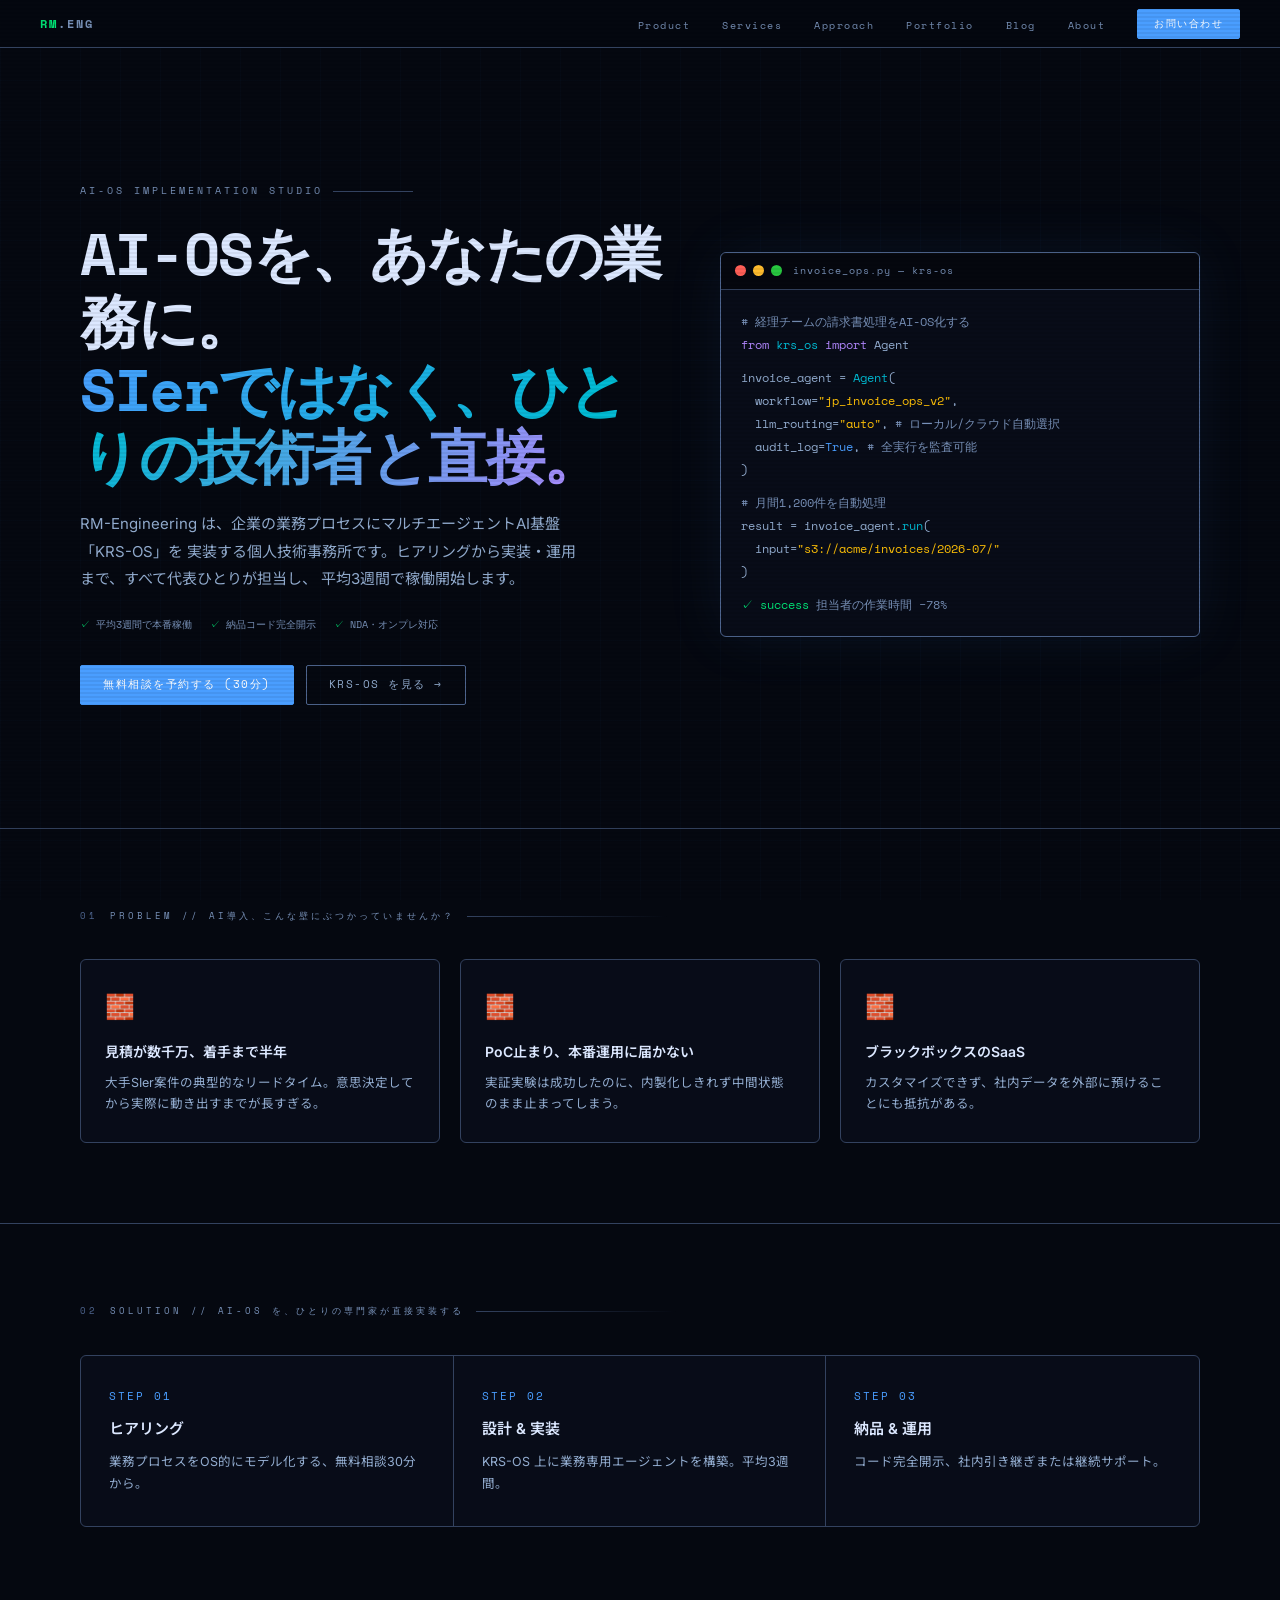
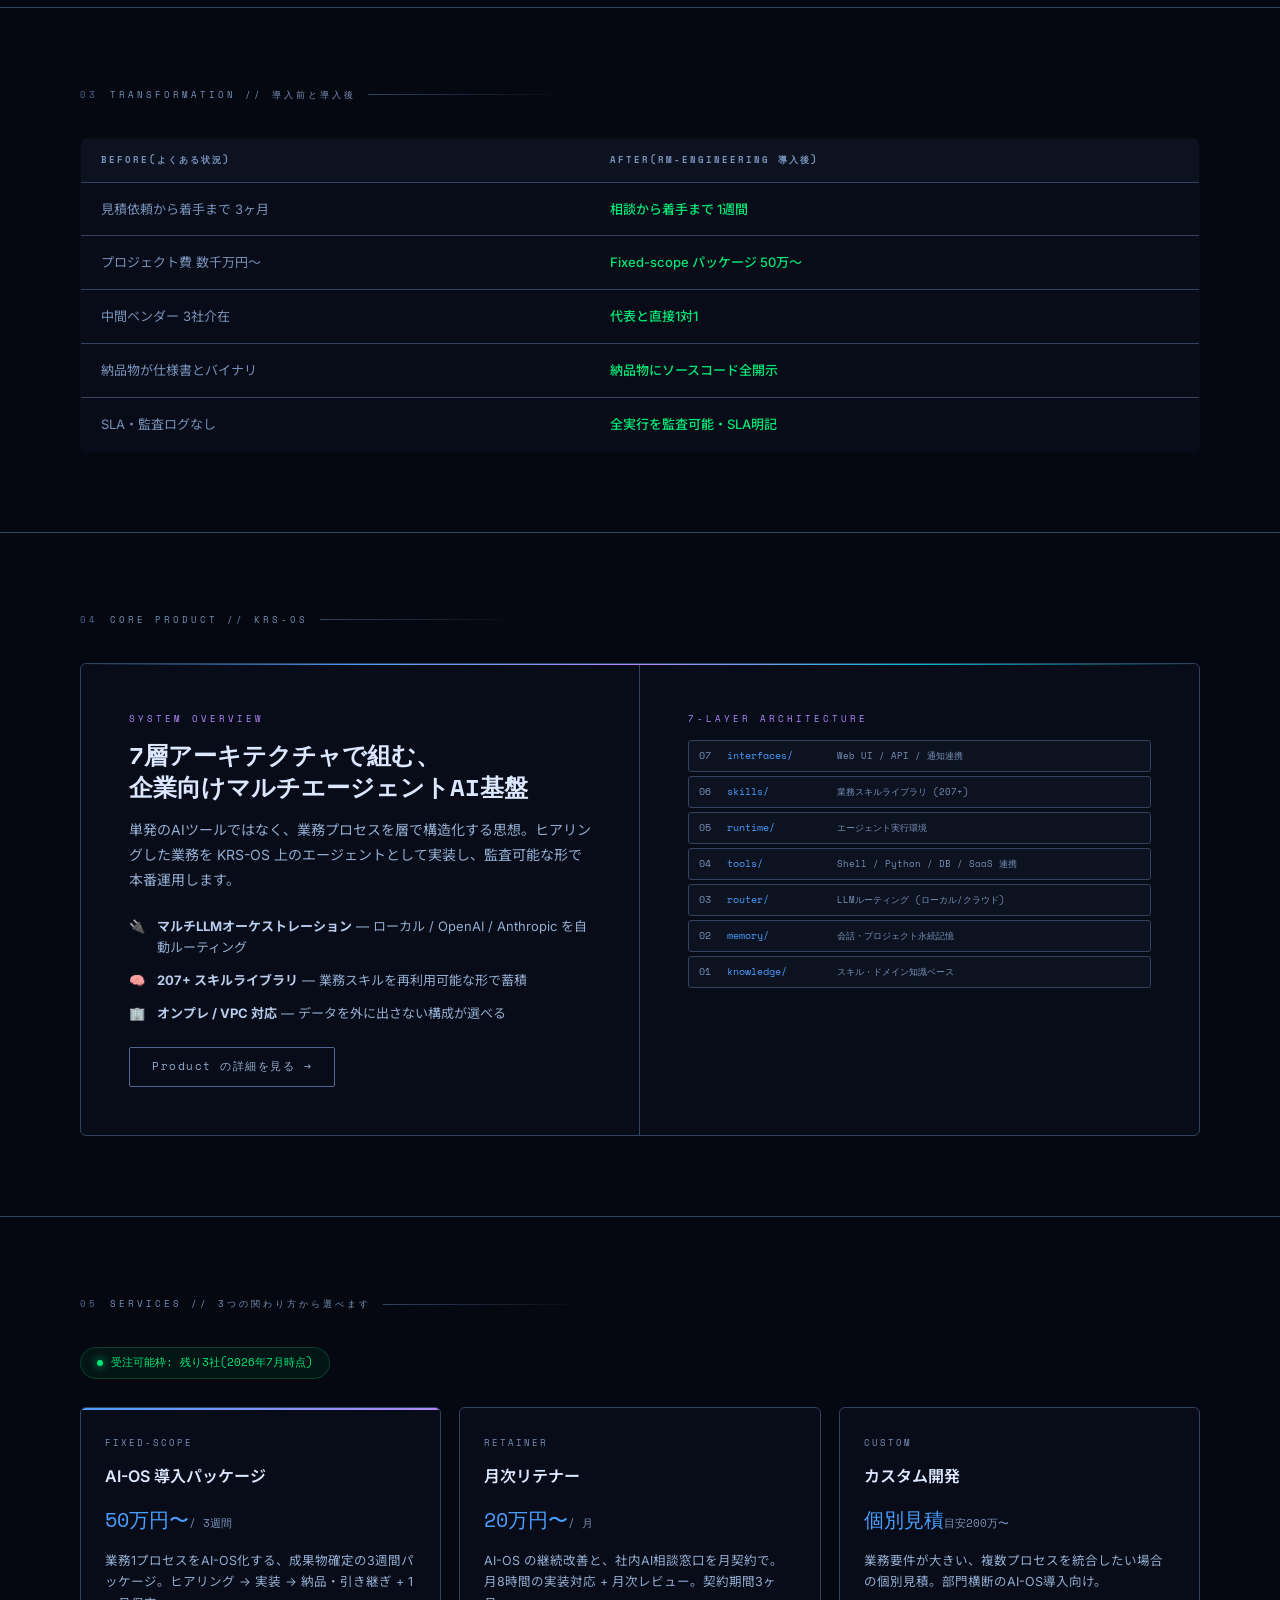
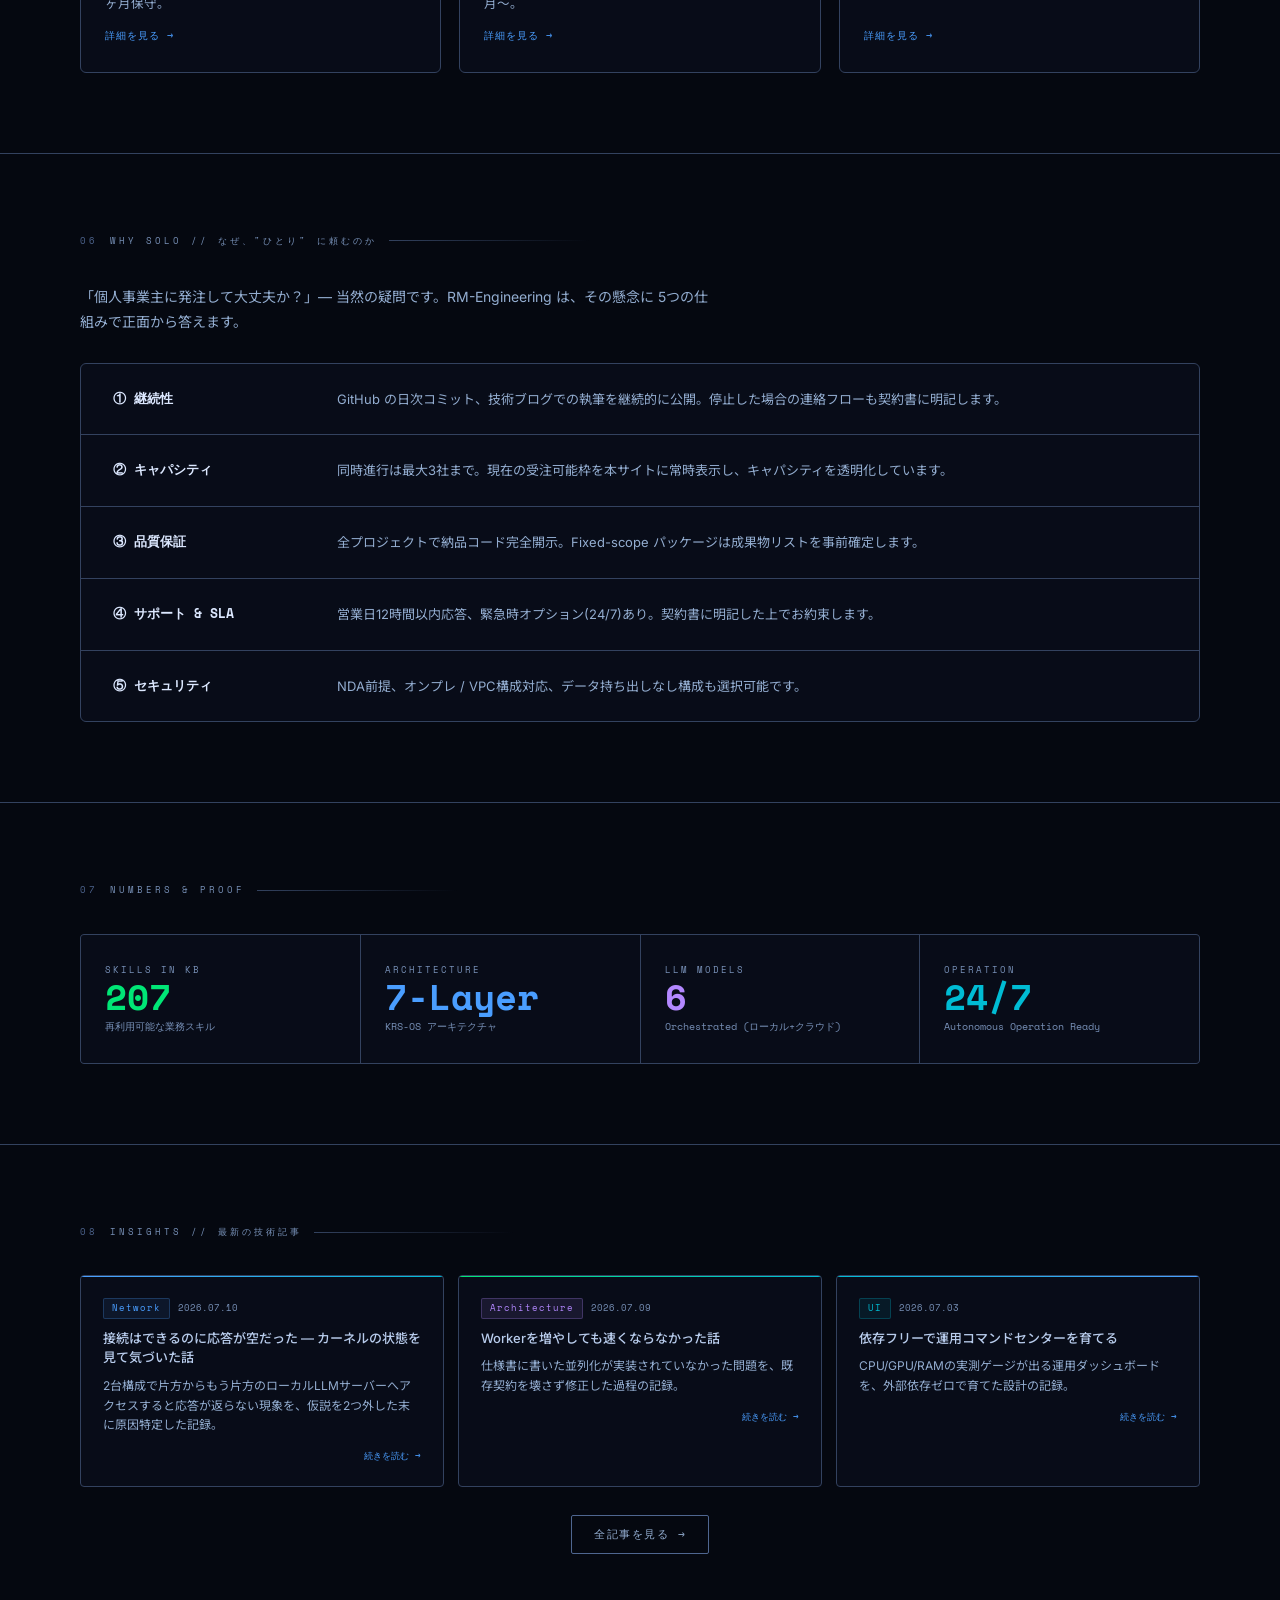
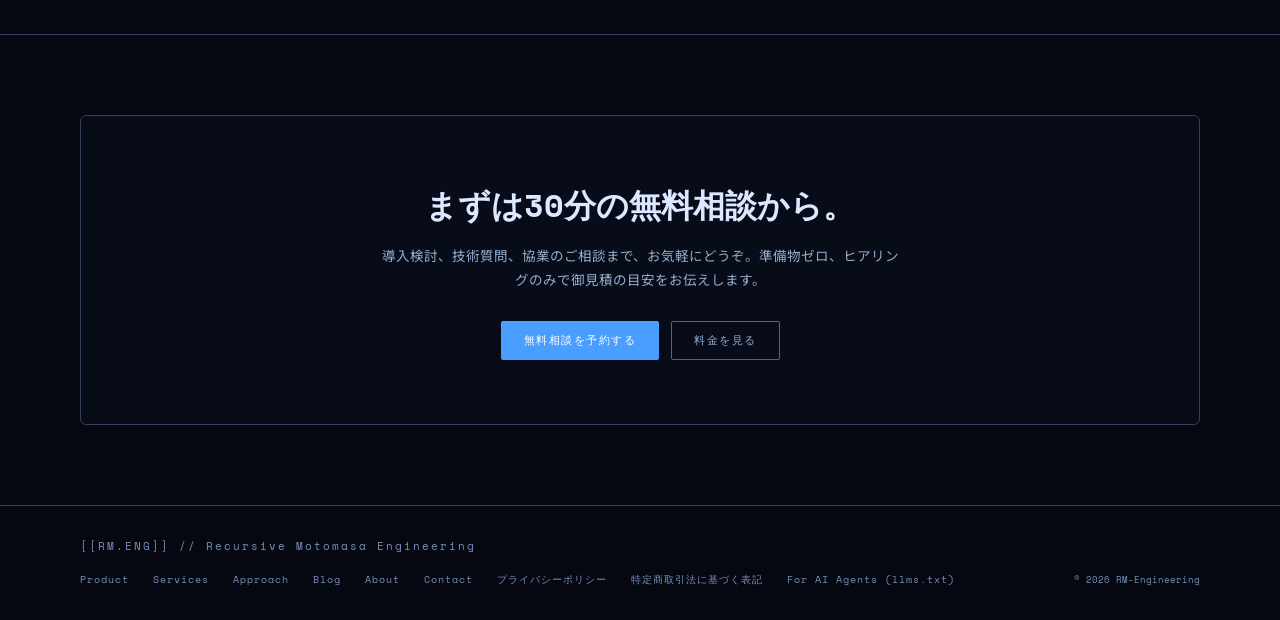
==== index.html @ a0ecfb34 "site: 黄・緑タスク完了 + コントラスト改善(赤=メール開設待ちは保留) - css/site.css: --text3/--text2/--border/--border2 をWCAG AA基" ====
<!DOCTYPE html>
<html lang="ja">
<head>
<meta charset="utf-8">
<meta name="viewport" content="width=device-width, initial-scale=1.0">
<meta name="description" content="RM-Engineering — AI-OS Implementation Studio。SIerに数千万円を払わず、AIエージェント基盤「KRS-OS」を、企業の業務プロセスに直接実装する個人技術事務所。">
<meta name="theme-color" content="#050810">
<meta name="author" content="motomasa-honda">

<!-- Canonical -->
<link rel="canonical" href="https://personal-site-eight-delta.vercel.app/">

<!-- OGP -->
<meta property="og:type" content="website">
<meta property="og:site_name" content="RM-Engineering">
<meta property="og:title" content="RM-Engineering — AI-OSを、あなたの業務に。">
<meta property="og:description" content="SIerではなく、ひとりの技術者と直接。企業向けマルチエージェントAI基盤「KRS-OS」を業務に実装する個人技術事務所。">
<meta property="og:url" content="https://personal-site-eight-delta.vercel.app/">
<meta property="og:image" content="https://personal-site-eight-delta.vercel.app/og.png">
<meta property="og:locale" content="ja_JP">

<!-- Twitter Card -->
<meta name="twitter:card" content="summary_large_image">
<meta name="twitter:title" content="RM-Engineering — AI-OSを、あなたの業務に。">
<meta name="twitter:description" content="SIerに丸投げせず、ひとりの専門家と直接組んでAI-OSを業務に実装する。">
<meta name="twitter:image" content="https://personal-site-eight-delta.vercel.app/og.png">

<!-- JSON-LD -->
<script type="application/ld+json">
{
  "@context": "https://schema.org",
  "@graph": [
    {
      "@type": "ProfessionalService",
      "name": "RM-Engineering",
      "alternateName": "Recursive Motomasa Engineering",
      "url": "https://personal-site-eight-delta.vercel.app/",
      "description": "企業の業務プロセスにマルチエージェントAI基盤「KRS-OS」を実装する個人技術事務所。",
      "areaServed": "JP",
      "sameAs": [
        "https://github.com/motomasa-honda"
      ]
    },
    {
      "@type": "WebSite",
      "url": "https://personal-site-eight-delta.vercel.app/",
      "name": "RM-Engineering",
      "inLanguage": "ja"
    }
  ]
}
</script>

<title>RM-Engineering — AI-OSを、あなたの業務に。</title>
<link rel="preconnect" href="https://fonts.googleapis.com">
<link rel="preconnect" href="https://fonts.gstatic.com" crossorigin>
<link href="https://fonts.googleapis.com/css2?family=Space+Mono:ital,wght@0,400;0,700;1,400&family=Inter:wght@300;400;500;600&family=Noto+Sans+JP:wght@400;500;700&display=swap" rel="stylesheet">

<link rel="stylesheet" href="/css/site.css">
<style>
:root{ --sans: 'Inter', 'Noto Sans JP', sans-serif; }

/* ── BOOT OVERLAY ─────────────────────────── */
#boot{position:fixed;inset:0;z-index:9999;background:var(--bg);
  display:flex;flex-direction:column;justify-content:center;align-items:flex-start;
  padding:60px 80px;font-family:var(--mono);font-size:13px;line-height:2;
  transition:opacity .5s ease}
#boot.hide{opacity:0;pointer-events:none}
.boot-line{color:var(--text3);overflow:hidden;white-space:nowrap;width:0}
.boot-line.ok   > .bl-status{color:var(--green)}
.boot-line.warn > .bl-status{color:var(--amber)}
.bl-label{color:var(--text2)}
.bl-status{margin-left:8px}
#boot-cursor{display:inline-block;width:9px;height:16px;background:var(--green);
  vertical-align:middle;animation:blink .7s step-end infinite}

/* ── HERO ─────────────────────────────────── */
.hero{min-height:92vh;display:grid;grid-template-columns:1fr 480px;
  align-items:center;gap:60px;
  padding:120px 80px 60px;max-width:1400px;margin:0 auto;
  position:relative;z-index:1}
.hero-eyebrow{font-family:var(--mono);font-size:10px;color:var(--text3);
  letter-spacing:3px;text-transform:uppercase;margin-bottom:20px;
  display:flex;align-items:center;gap:10px}
.hero-eyebrow::after{content:'';flex:1;height:1px;background:var(--border);max-width:80px}
.hero-name{font-family:var(--mono);font-size:clamp(32px,4.6vw,62px);font-weight:700;
  line-height:1.15;letter-spacing:-1.5px;color:#dce8ff;margin-bottom:20px}
.hero-name .g{
  background:linear-gradient(120deg,var(--blue) 0%,var(--cyan) 50%,var(--purple) 100%);
  -webkit-background-clip:text;-webkit-text-fill-color:transparent;background-clip:text}
.hero-desc{font-size:15px;color:var(--text2);max-width:500px;line-height:1.85;margin-bottom:24px}
.hero-trustbar{display:flex;gap:18px;flex-wrap:wrap;margin-bottom:32px;
  font-family:var(--mono);font-size:10px;color:var(--text3)}
.hero-trustbar span{color:var(--green)}
.hero-cta{display:flex;gap:12px;flex-wrap:wrap}

/* ── PROBLEM ──────────────────────────────── */
.problem-grid{display:grid;grid-template-columns:repeat(3,1fr);gap:20px}
.problem-card{background:var(--bg1);border:1px solid var(--border);border-radius:var(--radius-lg);
  padding:28px 24px}
.problem-icon{font-size:24px;margin-bottom:14px}
.problem-title{font-size:14px;font-weight:600;color:var(--text-bright);margin-bottom:10px;line-height:1.5}
.problem-desc{font-size:12.5px;color:var(--text2);line-height:1.7}

/* ── SOLUTION STEPS ───────────────────────── */
.steps-wrap{display:grid;grid-template-columns:repeat(3,1fr);gap:0;
  background:var(--bg1);border:1px solid var(--border);border-radius:var(--radius-lg);overflow:hidden}
.step-cell{padding:32px 28px;border-right:1px solid var(--border);position:relative}
.step-cell:last-child{border-right:none}
.step-num{font-family:var(--mono);font-size:11px;color:var(--blue);letter-spacing:2px;margin-bottom:12px}
.step-title{font-size:15px;font-weight:600;color:var(--text-bright);margin-bottom:10px}
.step-desc{font-size:12.5px;color:var(--text2);line-height:1.7}

/* ── TRANSFORMATION TABLE ─────────────────── */
.transform-table{width:100%;border-collapse:collapse;background:var(--bg1);
  border:1px solid var(--border);border-radius:var(--radius-lg);overflow:hidden;font-size:13px}
.transform-table th{font-family:var(--mono);font-size:9px;letter-spacing:2px;text-transform:uppercase;
  color:var(--text3);padding:14px 20px;text-align:left;background:var(--bg2);border-bottom:1px solid var(--border)}
.transform-table td{padding:16px 20px;border-bottom:1px solid var(--border);color:var(--text2);line-height:1.6}
.transform-table tr:last-child td{border-bottom:none}
.transform-table td.after{color:var(--green);font-weight:500}
.transform-table td.before{color:var(--text3)}

/* ── PRODUCT / KRS-OS ─────────────────────── */
.krs-wrapper{background:var(--bg1);border:1px solid var(--border);border-radius:6px;
  overflow:hidden;position:relative}
.krs-wrapper::before{content:'';position:absolute;top:0;left:0;right:0;height:1px;
  background:linear-gradient(90deg,transparent,var(--blue),var(--purple),var(--cyan),transparent)}
.krs-grid{display:grid;grid-template-columns:1fr 1fr;gap:0}
.krs-left{padding:48px;border-right:1px solid var(--border)}
.krs-right{padding:48px}
.krs-eyebrow{font-family:var(--mono);font-size:9px;color:var(--purple);
  letter-spacing:3px;text-transform:uppercase;margin-bottom:14px}
.krs-h{font-size:24px;font-weight:600;color:#dce8ff;line-height:1.3;margin-bottom:14px;
  font-family:var(--mono)}
.krs-desc{font-size:14px;color:var(--text2);line-height:1.8;margin-bottom:24px}
.feature-list{display:flex;flex-direction:column;gap:12px}
.feature-item{display:flex;gap:12px;align-items:flex-start;font-size:13px;color:var(--text2)}
.feature-item .fi{flex-shrink:0}
.feature-item strong{color:var(--text)}
.layer-list{display:flex;flex-direction:column;gap:4px}
.layer-row{display:flex;align-items:center;gap:10px;padding:7px 10px;
  background:var(--bg2);border:1px solid var(--border);border-radius:3px;
  font-family:var(--mono);font-size:10px}
.lr-num{color:var(--text3);width:18px;flex-shrink:0}
.lr-name{color:var(--blue);width:100px;flex-shrink:0}
.lr-desc{color:var(--text3);flex:1;font-size:9px}

/* ── SERVICES CARDS ───────────────────────── */
.services-grid{display:grid;grid-template-columns:repeat(3,1fr);gap:18px}
.svc-card{background:var(--bg1);border:1px solid var(--border);border-radius:var(--radius-lg);
  padding:28px 24px;display:flex;flex-direction:column;gap:14px;position:relative;overflow:hidden}
.svc-card.featured::before{content:'';position:absolute;top:0;left:0;right:0;height:2px;
  background:linear-gradient(90deg,var(--blue),var(--purple))}
.svc-label{font-family:var(--mono);font-size:9px;color:var(--text3);letter-spacing:2px;text-transform:uppercase}
.svc-name{font-size:16px;font-weight:600;color:var(--text-bright)}
.svc-price{font-family:var(--mono);font-size:20px;color:var(--blue)}
.svc-price small{font-size:11px;color:var(--text3)}
.svc-desc{font-size:12.5px;color:var(--text2);line-height:1.7;flex:1}
.svc-link{font-family:var(--mono);font-size:10px;color:var(--blue);letter-spacing:1px}

/* ── CAPACITY BADGE ───────────────────────── */
.capacity-badge{display:inline-flex;align-items:center;gap:8px;
  background:rgba(0,230,118,.06);border:1px solid rgba(0,230,118,.2);border-radius:20px;
  padding:6px 16px;font-family:var(--mono);font-size:11px;color:var(--green);margin-bottom:28px}

/* ── WHY SOLO ─────────────────────────────── */
.whysolo-wrap{background:var(--bg1);border:1px solid var(--border);border-radius:var(--radius-lg);overflow:hidden}
.whysolo-item{display:grid;grid-template-columns:200px 1fr;gap:24px;padding:24px 32px;
  border-bottom:1px solid var(--border)}
.whysolo-item:last-child{border-bottom:none}
.whysolo-title{font-size:13px;font-weight:600;color:var(--text-bright);font-family:var(--mono)}
.whysolo-desc{font-size:13px;color:var(--text2);line-height:1.75}

/* ── STATS (reused) ───────────────────────── */
.stats-grid{display:grid;grid-template-columns:repeat(4,1fr);gap:1px;
  border:1px solid var(--border);border-radius:4px;overflow:hidden;background:var(--border)}
.stat-cell{background:var(--bg1);padding:28px 24px;position:relative}
.stat-n{font-family:var(--mono);font-size:36px;font-weight:700;
  color:var(--acc-color);line-height:1;margin-bottom:4px}
.stat-l{font-family:var(--mono);font-size:9px;color:var(--text3);
  letter-spacing:2px;text-transform:uppercase;margin-bottom:2px}
.stat-s{font-family:var(--mono);font-size:10px;color:var(--text3)}

/* ── BLOG (reused) ────────────────────────── */
.blog-grid{display:grid;grid-template-columns:repeat(3,1fr);gap:14px}
.blog-card{background:var(--bg1);border:1px solid var(--border);border-radius:4px;
  padding:22px;transition:all .12s;display:block;position:relative;overflow:hidden}
.blog-card:hover{border-color:var(--border2);transform:translateY(-2px)}
.blog-card::before{content:'';position:absolute;top:0;left:0;right:0;height:1px;
  background:var(--card-acc,linear-gradient(90deg,var(--blue),var(--purple)))}
.blog-meta{display:flex;align-items:center;gap:8px;margin-bottom:10px;flex-wrap:wrap}
.blog-date{font-family:var(--mono);font-size:9px;color:var(--text3)}
.blog-title{font-size:13px;font-weight:500;color:var(--text);line-height:1.5;margin-bottom:8px}
.blog-excerpt{font-size:12px;color:var(--text2);line-height:1.65;margin-bottom:14px}
.blog-footer{display:flex;justify-content:flex-end;font-family:var(--mono);font-size:9px;color:var(--blue)}

/* ── FINAL CTA ────────────────────────────── */
.final-cta{text-align:center;padding:64px 40px;background:var(--bg1);border:1px solid var(--border);
  border-radius:var(--radius-lg)}
.final-cta h2{font-family:var(--mono);font-size:clamp(22px,3vw,32px);color:var(--text-bright);margin-bottom:14px}
.final-cta p{font-size:13.5px;color:var(--text2);max-width:520px;margin:0 auto 28px;line-height:1.75}
.final-cta .hero-cta{justify-content:center}

/* ── RESPONSIVE ───────────────────────────── */
@media(max-width:1100px){
  .hero{grid-template-columns:1fr;gap:40px;padding:110px 40px 50px}
  .term-card{display:none}
  .krs-grid,.steps-wrap{grid-template-columns:1fr}
  .krs-left,.step-cell{border-right:none;border-bottom:1px solid var(--border)}
  .stats-grid,.problem-grid,.services-grid{grid-template-columns:repeat(2,1fr)}
  .blog-grid{grid-template-columns:1fr}
  .whysolo-item{grid-template-columns:1fr;gap:8px}
  .transform-table{font-size:11.5px}
  .transform-table th,.transform-table td{padding:10px 12px}
}
@media(max-width:640px){
  .stats-grid,.problem-grid,.services-grid{grid-template-columns:1fr}
}
@media(prefers-reduced-motion:reduce){
  #boot{display:none}
}
</style>
</head>
<body>

<div id="boot">
  <div style="font-family:var(--mono);font-size:10px;color:var(--text3);letter-spacing:2px;margin-bottom:24px">
    RM-ENGINEERING — AI-OS IMPLEMENTATION STUDIO
  </div>
  <div id="boot-lines"></div>
  <div style="margin-top:8px"><span id="boot-cursor"></span></div>
</div>

<a class="skip-link" href="#main">Skip to content</a>

<nav aria-label="Primary">
  <a class="nav-logo" href="/" aria-label="RM-Engineering home">RM<em>.ENG</em></a>
  <ul class="nav-links">
    <li><a href="/product.html">Product</a></li>
    <li><a href="/services.html">Services</a></li>
    <li><a href="/approach.html">Approach</a></li>
    <li><a href="/apps.html">Portfolio</a></li>
    <li><a href="/blog.html">Blog</a></li>
    <li><a href="/about.html">About</a></li>
    <li><a href="/contact.html" class="btn btn-primary" style="padding:6px 16px">お問い合わせ</a></li>
  </ul>
  <button class="nav-toggle" data-nav-toggle aria-label="Toggle navigation" aria-expanded="false">≡</button>
</nav>

<main id="main">

<!-- HERO -->
<section class="hero">
  <div class="hero-left">
    <div class="hero-eyebrow">AI-OS Implementation Studio</div>
    <div class="hero-name">
      AI-OSを、あなたの業務に。<br><span class="g">SIerではなく、ひとりの技術者と直接。</span>
    </div>
    <p class="hero-desc">
      RM-Engineering は、企業の業務プロセスにマルチエージェントAI基盤「KRS-OS」を
      実装する個人技術事務所です。ヒアリングから実装・運用まで、すべて代表ひとりが担当し、
      平均3週間で稼働開始します。
    </p>
    <div class="hero-trustbar">
      <div><span>✓</span> 平均3週間で本番稼働</div>
      <div><span>✓</span> 納品コード完全開示</div>
      <div><span>✓</span> NDA・オンプレ対応</div>
    </div>
    <div class="hero-cta">
      <a class="btn btn-primary" href="/contact.html">無料相談を予約する (30分)</a>
      <a class="btn btn-ghost" href="/product.html">KRS-OS を見る →</a>
    </div>
  </div>

  <div class="term-card">
    <div class="term-bar">
      <span class="td td-r"></span>
      <span class="td td-y"></span>
      <span class="td td-g"></span>
      <span class="term-title">invoice_ops.py — krs-os</span>
    </div>
    <div class="term-body">
<span class="t-comment"># 経理チームの請求書処理をAI-OS化する</span>
<br>
<span class="t-kw">from</span> <span class="t-fn">krs_os</span> <span class="t-kw">import</span> Agent
<br>
<span class="t-blank"></span>
invoice_agent = <span class="t-fn">Agent</span>(
<br>
&nbsp;&nbsp;workflow=<span class="t-str">"jp_invoice_ops_v2"</span>,
<br>
&nbsp;&nbsp;llm_routing=<span class="t-str">"auto"</span>,<span class="t-comment">  # ローカル/クラウド自動選択</span>
<br>
&nbsp;&nbsp;audit_log=<span class="t-num">True</span>,<span class="t-comment">      # 全実行を監査可能</span>
<br>
)
<br>
<span class="t-blank"></span>
<span class="t-comment"># 月間1,200件を自動処理</span>
<br>
result = invoice_agent.<span class="t-fn">run</span>(
<br>
&nbsp;&nbsp;input=<span class="t-str">"s3://acme/invoices/2026-07/"</span>
<br>
)
<br>
<span class="t-blank"></span>
<span class="t-ok">✓ success</span> <span class="t-dim">担当者の作業時間 −78%</span>
    </div>
  </div>
</section>

<hr class="divider">

<!-- PROBLEM -->
<section class="section" id="problem">
  <div class="sec-label"><span class="sl-num">01</span> problem // AI導入、こんな壁にぶつかっていませんか？</div>
  <div class="problem-grid">
    <div class="problem-card">
      <div class="problem-icon">🧱</div>
      <div class="problem-title">見積が数千万、着手まで半年</div>
      <div class="problem-desc">大手SIer案件の典型的なリードタイム。意思決定してから実際に動き出すまでが長すぎる。</div>
    </div>
    <div class="problem-card">
      <div class="problem-icon">🧱</div>
      <div class="problem-title">PoC止まり、本番運用に届かない</div>
      <div class="problem-desc">実証実験は成功したのに、内製化しきれず中間状態のまま止まってしまう。</div>
    </div>
    <div class="problem-card">
      <div class="problem-icon">🧱</div>
      <div class="problem-title">ブラックボックスのSaaS</div>
      <div class="problem-desc">カスタマイズできず、社内データを外部に預けることにも抵抗がある。</div>
    </div>
  </div>
</section>

<hr class="divider">

<!-- SOLUTION -->
<section class="section" id="solution">
  <div class="sec-label"><span class="sl-num">02</span> solution // AI-OS を、ひとりの専門家が直接実装する</div>
  <div class="steps-wrap">
    <div class="step-cell">
      <div class="step-num">STEP 01</div>
      <div class="step-title">ヒアリング</div>
      <div class="step-desc">業務プロセスをOS的にモデル化する、無料相談30分から。</div>
    </div>
    <div class="step-cell">
      <div class="step-num">STEP 02</div>
      <div class="step-title">設計 &amp; 実装</div>
      <div class="step-desc">KRS-OS 上に業務専用エージェントを構築。平均3週間。</div>
    </div>
    <div class="step-cell">
      <div class="step-num">STEP 03</div>
      <div class="step-title">納品 &amp; 運用</div>
      <div class="step-desc">コード完全開示、社内引き継ぎまたは継続サポート。</div>
    </div>
  </div>
</section>

<hr class="divider">

<!-- TRANSFORMATION -->
<section class="section" id="transformation">
  <div class="sec-label"><span class="sl-num">03</span> transformation // 導入前と導入後</div>
  <div style="overflow-x:auto">
  <table class="transform-table">
    <thead><tr><th>Before(よくある状況)</th><th>After(RM-Engineering 導入後)</th></tr></thead>
    <tbody>
      <tr><td class="before">見積依頼から着手まで 3ヶ月</td><td class="after">相談から着手まで 1週間</td></tr>
      <tr><td class="before">プロジェクト費 数千万円〜</td><td class="after">Fixed-scope パッケージ 50万〜</td></tr>
      <tr><td class="before">中間ベンダー 3社介在</td><td class="after">代表と直接1対1</td></tr>
      <tr><td class="before">納品物が仕様書とバイナリ</td><td class="after">納品物にソースコード全開示</td></tr>
      <tr><td class="before">SLA・監査ログなし</td><td class="after">全実行を監査可能・SLA明記</td></tr>
    </tbody>
  </table>
  </div>
</section>

<hr class="divider">

<!-- PRODUCT HIGHLIGHT -->
<section class="section" id="krs">
  <div class="sec-label"><span class="sl-num">04</span> core product // KRS-OS</div>
  <div class="krs-wrapper">
    <div class="krs-grid">
      <div class="krs-left">
        <div class="krs-eyebrow">SYSTEM OVERVIEW</div>
        <div class="krs-h">7層アーキテクチャで組む、<br>企業向けマルチエージェントAI基盤</div>
        <p class="krs-desc">
          単発のAIツールではなく、業務プロセスを層で構造化する思想。ヒアリングした業務を
          KRS-OS 上のエージェントとして実装し、監査可能な形で本番運用します。
        </p>
        <div class="feature-list">
          <div class="feature-item"><span class="fi">🔌</span><span><strong>マルチLLMオーケストレーション</strong> — ローカル / OpenAI / Anthropic を自動ルーティング</span></div>
          <div class="feature-item"><span class="fi">🧠</span><span><strong>207+ スキルライブラリ</strong> — 業務スキルを再利用可能な形で蓄積</span></div>
          <div class="feature-item"><span class="fi">🏢</span><span><strong>オンプレ / VPC 対応</strong> — データを外に出さない構成が選べる</span></div>
        </div>
        <div style="margin-top:24px">
          <a class="btn btn-ghost" href="/product.html">Product の詳細を見る →</a>
        </div>
      </div>
      <div class="krs-right">
        <div class="krs-eyebrow">7-LAYER ARCHITECTURE</div>
        <div class="layer-list">
          <div class="layer-row"><span class="lr-num">07</span><span class="lr-name">interfaces/</span><span class="lr-desc">Web UI / API / 通知連携</span></div>
          <div class="layer-row"><span class="lr-num">06</span><span class="lr-name">skills/</span><span class="lr-desc">業務スキルライブラリ (207+)</span></div>
          <div class="layer-row"><span class="lr-num">05</span><span class="lr-name">runtime/</span><span class="lr-desc">エージェント実行環境</span></div>
          <div class="layer-row"><span class="lr-num">04</span><span class="lr-name">tools/</span><span class="lr-desc">Shell / Python / DB / SaaS 連携</span></div>
          <div class="layer-row"><span class="lr-num">03</span><span class="lr-name">router/</span><span class="lr-desc">LLMルーティング (ローカル/クラウド)</span></div>
          <div class="layer-row"><span class="lr-num">02</span><span class="lr-name">memory/</span><span class="lr-desc">会話・プロジェクト永続記憶</span></div>
          <div class="layer-row"><span class="lr-num">01</span><span class="lr-name">knowledge/</span><span class="lr-desc">スキル・ドメイン知識ベース</span></div>
        </div>
      </div>
    </div>
  </div>
</section>

<hr class="divider">

<!-- SERVICES -->
<section class="section" id="services">
  <div class="sec-label"><span class="sl-num">05</span> services // 3つの関わり方から選べます</div>
  <div class="capacity-badge"><span class="pulse" style="width:6px;height:6px;border-radius:50%;background:var(--green)"></span> 受注可能枠: 残り3社(2026年7月時点)</div>
  <div class="services-grid">
    <div class="svc-card featured">
      <div class="svc-label">Fixed-scope</div>
      <div class="svc-name">AI-OS 導入パッケージ</div>
      <div class="svc-price">50万円〜<small>/ 3週間</small></div>
      <div class="svc-desc">業務1プロセスをAI-OS化する、成果物確定の3週間パッケージ。ヒアリング → 実装 → 納品・引き継ぎ + 1ヶ月保守。</div>
      <a class="svc-link" href="/services.html">詳細を見る →</a>
    </div>
    <div class="svc-card">
      <div class="svc-label">Retainer</div>
      <div class="svc-name">月次リテナー</div>
      <div class="svc-price">20万円〜<small>/ 月</small></div>
      <div class="svc-desc">AI-OS の継続改善と、社内AI相談窓口を月契約で。月8時間の実装対応 + 月次レビュー。契約期間3ヶ月〜。</div>
      <a class="svc-link" href="/services.html">詳細を見る →</a>
    </div>
    <div class="svc-card">
      <div class="svc-label">Custom</div>
      <div class="svc-name">カスタム開発</div>
      <div class="svc-price">個別見積<small>目安200万〜</small></div>
      <div class="svc-desc">業務要件が大きい、複数プロセスを統合したい場合の個別見積。部門横断のAI-OS導入向け。</div>
      <a class="svc-link" href="/services.html">詳細を見る →</a>
    </div>
  </div>
</section>

<hr class="divider">

<!-- WHY SOLO -->
<section class="section" id="why-solo">
  <div class="sec-label"><span class="sl-num">06</span> why solo // なぜ、"ひとり" に頼むのか</div>
  <p style="font-size:14px;color:var(--text2);max-width:640px;margin-bottom:28px;line-height:1.8">
    「個人事業主に発注して大丈夫か？」— 当然の疑問です。RM-Engineering は、その懸念に
    5つの仕組みで正面から答えます。
  </p>
  <div class="whysolo-wrap">
    <div class="whysolo-item">
      <div class="whysolo-title">① 継続性</div>
      <div class="whysolo-desc">GitHub の日次コミット、技術ブログでの執筆を継続的に公開。停止した場合の連絡フローも契約書に明記します。</div>
    </div>
    <div class="whysolo-item">
      <div class="whysolo-title">② キャパシティ</div>
      <div class="whysolo-desc">同時進行は最大3社まで。現在の受注可能枠を本サイトに常時表示し、キャパシティを透明化しています。</div>
    </div>
    <div class="whysolo-item">
      <div class="whysolo-title">③ 品質保証</div>
      <div class="whysolo-desc">全プロジェクトで納品コード完全開示。Fixed-scope パッケージは成果物リストを事前確定します。</div>
    </div>
    <div class="whysolo-item">
      <div class="whysolo-title">④ サポート &amp; SLA</div>
      <div class="whysolo-desc">営業日12時間以内応答、緊急時オプション(24/7)あり。契約書に明記した上でお約束します。</div>
    </div>
    <div class="whysolo-item">
      <div class="whysolo-title">⑤ セキュリティ</div>
      <div class="whysolo-desc">NDA前提、オンプレ / VPC構成対応、データ持ち出しなし構成も選択可能です。</div>
    </div>
  </div>
</section>

<hr class="divider">

<!-- PROOF / NUMBERS -->
<section class="section" id="stats">
  <div class="sec-label"><span class="sl-num">07</span> numbers &amp; proof</div>
  <div class="stats-grid">
    <div class="stat-cell" style="--acc-color:var(--green)">
      <div class="stat-l">Skills in KB</div>
      <div class="stat-n">207</div>
      <div class="stat-s">再利用可能な業務スキル</div>
    </div>
    <div class="stat-cell" style="--acc-color:var(--blue)">
      <div class="stat-l">Architecture</div>
      <div class="stat-n">7-Layer</div>
      <div class="stat-s">KRS-OS アーキテクチャ</div>
    </div>
    <div class="stat-cell" style="--acc-color:var(--purple)">
      <div class="stat-l">LLM Models</div>
      <div class="stat-n">6</div>
      <div class="stat-s">Orchestrated (ローカル+クラウド)</div>
    </div>
    <div class="stat-cell" style="--acc-color:var(--cyan)">
      <div class="stat-l">Operation</div>
      <div class="stat-n">24/7</div>
      <div class="stat-s">Autonomous Operation Ready</div>
    </div>
  </div>
</section>

<hr class="divider">

<!-- BLOG -->
<section class="section" id="blog">
  <div class="sec-label"><span class="sl-num">08</span> insights // 最新の技術記事</div>
  <div class="blog-grid">
    <a class="blog-card" href="/post.html?slug=2026-07-10-two-wrong-guesses-before-the-kernel-told-me"
      style="--card-acc:linear-gradient(90deg,var(--blue),var(--cyan))">
      <div class="blog-meta">
        <span class="tag tag-blue">Network</span>
        <span class="blog-date">2026.07.10</span>
      </div>
      <div class="blog-title">接続はできるのに応答が空だった — カーネルの状態を見て気づいた話</div>
      <div class="blog-excerpt">2台構成で片方からもう片方のローカルLLMサーバーへアクセスすると応答が返らない現象を、仮説を2つ外した末に原因特定した記録。</div>
      <div class="blog-footer">続きを読む →</div>
    </a>
    <a class="blog-card" href="/post.html?slug=2026-07-09-more-workers-no-faster"
      style="--card-acc:linear-gradient(90deg,var(--green),var(--cyan))">
      <div class="blog-meta">
        <span class="tag tag-purple">Architecture</span>
        <span class="blog-date">2026.07.09</span>
      </div>
      <div class="blog-title">Workerを増やしても速くならなかった話</div>
      <div class="blog-excerpt">仕様書に書いた並列化が実装されていなかった問題を、既存契約を壊さず修正した過程の記録。</div>
      <div class="blog-footer">続きを読む →</div>
    </a>
    <a class="blog-card" href="/post.html?slug=2026-07-03-growing-a-dependency-free-command-center"
      style="--card-acc:linear-gradient(90deg,var(--cyan),var(--blue))">
      <div class="blog-meta">
        <span class="tag tag-cyan">UI</span>
        <span class="blog-date">2026.07.03</span>
      </div>
      <div class="blog-title">依存フリーで運用コマンドセンターを育てる</div>
      <div class="blog-excerpt">CPU/GPU/RAMの実測ゲージが出る運用ダッシュボードを、外部依存ゼロで育てた設計の記録。</div>
      <div class="blog-footer">続きを読む →</div>
    </a>
  </div>
  <div style="text-align:center;margin-top:28px">
    <a href="/blog.html" class="btn btn-ghost">全記事を見る →</a>
  </div>
</section>

<hr class="divider">

<!-- FINAL CTA -->
<section class="section">
  <div class="final-cta">
    <h2>まずは30分の無料相談から。</h2>
    <p>導入検討、技術質問、協業のご相談まで、お気軽にどうぞ。準備物ゼロ、ヒアリングのみで御見積の目安をお伝えします。</p>
    <div class="hero-cta">
      <a class="btn btn-primary" href="/contact.html">無料相談を予約する</a>
      <a class="btn btn-ghost" href="/services.html">料金を見る</a>
    </div>
  </div>
</section>

</main>

<footer>
  <div class="foot-logo">[[RM.ENG]] // Recursive Motomasa Engineering</div>
  <div class="foot-links">
    <a href="/product.html">Product</a>
    <a href="/services.html">Services</a>
    <a href="/approach.html">Approach</a>
    <a href="/blog.html">Blog</a>
    <a href="/about.html">About</a>
    <a href="/contact.html">Contact</a>
    <a href="/privacy.html">プライバシーポリシー</a>
    <a href="/tokushoho.html">特定商取引法に基づく表記</a>
    <a href="/llms.txt">For AI Agents (llms.txt)</a>
  </div>
  <div class="foot-copy">© 2026 RM-Engineering</div>
</footer>

<script src="/js/main.js" defer></script>
<script>
const BOOT_LINES = [
  { label: 'system',      msg: 'RM-Engineering AI-OS Studio', cls: 'ok', delay: 0   },
  { label: 'router',      msg: 'multi-LLM routing — ready',    cls: 'ok', delay: 180 },
  { label: 'skill_lib',   msg: '207 skills loaded',            cls: 'ok', delay: 360 },
  { label: 'audit_log',   msg: 'enabled — all runs traceable', cls: 'ok', delay: 540 },
  { label: 'capacity',    msg: 'accepting new engagements',    cls: 'ok', delay: 720 },
  { label: 'system',      msg: 'all systems nominal',          cls: 'ok', delay: 900 },
];
const container = document.getElementById('boot-lines');
BOOT_LINES.forEach(({ label, msg, cls, delay }) => {
  setTimeout(() => {
    const div = document.createElement('div');
    div.className = `boot-line ${cls}`;
    div.innerHTML = `<span class="bl-label">[${label.padEnd(12,' ')}]</span><span class="bl-status">${msg}</span>`;
    container.appendChild(div);
    requestAnimationFrame(() => {
      div.style.transition = 'width .35s ease';
      div.style.width = '100%';
    });
  }, delay);
});
setTimeout(() => {
  const boot = document.getElementById('boot');
  boot.classList.add('hide');
  setTimeout(() => boot.style.display = 'none', 600);
}, 1500);
</script>
</body>
</html>
---- css/site.css ----
/* ============================================================
   RM-Engineering — Design System (Site-wide SSOT)
   ============================================================
   設計方針:
   - cyber-terminal テーマを全ページ共通化
   - 配色: blue (#050810) 基調 + 5 アクセントカラー
   - フォント: Inter (sans) + Space Mono (mono)
   - スキャンライン + グリッド bg はサイト全体の前景/背景演出
   ============================================================ */

/* ── DESIGN TOKENS ────────────────────────── */
:root {
  /* Background scale (dark → light) */
  --bg:      #050810;
  --bg1:     #080c18;
  --bg2:     #0c1220;
  --bg3:     #101828;

  /* Borders (raised for visibility — WCAG non-text contrast ~3:1, was ~1.2:1) */
  --border:  #33425f;
  --border2: #4f6690;

  /* Text scale (bright → dim). All three now meet WCAG AA (4.5:1) for normal text
     against --bg; previously --text3 was 2.29:1 (unreadable, was designed as
     decorative-only but got reused as real content color across the site). */
  --text-bright: #dce8ff;
  --text:        #b8ccec;
  --text2:       #93add0;
  --text3:       #7891b8;

  /* Accent palette (5 colors) */
  --green:   #00e676;
  --blue:    #4a9eff;
  --cyan:    #00bcd4;
  --purple:  #b388ff;
  --amber:   #ffc107;
  --red:     #ff5252;

  /* Typography */
  --mono: 'Space Mono', 'SFMono-Regular', Menlo, Consolas, monospace;
  --sans: 'Inter', -apple-system, BlinkMacSystemFont, 'Segoe UI', sans-serif;

  /* Spacing / radius */
  --radius-sm: 2px;
  --radius:    4px;
  --radius-lg: 6px;
  --max-w:     1400px;
}

/* ── RESET ────────────────────────────────── */
*, *::before, *::after { box-sizing: border-box; margin: 0; padding: 0; }
html { scroll-behavior: smooth; }
body {
  background: var(--bg);
  color: var(--text);
  font-family: var(--sans);
  line-height: 1.6;
  overflow-x: hidden;
  -webkit-font-smoothing: antialiased;
  -moz-osx-font-smoothing: grayscale;
  min-height: 100vh;
}

img, svg { max-width: 100%; display: block; }
a { color: inherit; text-decoration: none; }
button { font: inherit; cursor: pointer; }

/* ── FOREGROUND TEXTURES (scanlines + grid) ──── */
body::after {
  content: '';
  position: fixed; inset: 0;
  pointer-events: none;
  z-index: 9000;
  background: repeating-linear-gradient(
    0deg, transparent, transparent 2px,
    rgba(0, 0, 0, .15) 2px, rgba(0, 0, 0, .15) 4px
  );
  opacity: .4;
}
body::before {
  content: '';
  position: fixed; inset: 0;
  pointer-events: none;
  z-index: 0;
  background-image:
    linear-gradient(rgba(74, 158, 255, .025) 1px, transparent 1px),
    linear-gradient(90deg, rgba(74, 158, 255, .025) 1px, transparent 1px);
  background-size: 40px 40px;
}

/* ── NAV (fixed top) ──────────────────────── */
nav {
  position: fixed; top: 0; left: 0; right: 0;
  z-index: 100;
  height: 48px;
  padding: 0 40px;
  display: flex; align-items: center;
  background: rgba(5, 8, 16, .9);
  border-bottom: 1px solid var(--border);
  backdrop-filter: blur(16px);
  -webkit-backdrop-filter: blur(16px);
}
.nav-logo {
  font-family: var(--mono);
  font-size: 12px;
  font-weight: 700;
  color: var(--green);
  margin-right: auto;
  letter-spacing: 2px;
}
.nav-logo em { color: var(--text3); font-style: normal; }

.nav-links { display: flex; gap: 32px; list-style: none; align-items: center; }
.nav-links a {
  font-family: var(--mono);
  font-size: 10px;
  color: var(--text3);
  letter-spacing: 1.5px;
  transition: color .12s;
  padding: 4px 0;
}
.nav-links a:hover,
.nav-links a:focus-visible,
.nav-links a.active { color: var(--text); outline: none; }
.nav-links a.active { color: var(--blue); }

/* CTA button inside nav must win over .nav-links a's color rule (was invisible:
   --text3 text on a --blue button background, since ".nav-links a.active" and
   ".btn-primary" tied in specificity and source order picked the wrong one). */
nav .nav-links a.btn-primary,
nav .nav-links a.btn-primary:hover,
nav .nav-links a.btn-primary.active { color: #fff; }

.nav-pill {
  display: inline-flex; align-items: center; gap: 5px;
  margin-left: 32px;
  background: rgba(0, 230, 118, .06);
  border: 1px solid rgba(0, 230, 118, .18);
  border-radius: 20px;
  padding: 3px 10px 3px 8px;
  font-family: var(--mono);
  font-size: 9px;
  color: var(--green);
  letter-spacing: 1px;
}
.pulse {
  width: 6px; height: 6px;
  border-radius: 50%;
  background: var(--green);
  box-shadow: 0 0 8px var(--green);
  animation: pulse 2.4s ease infinite;
}
.nav-toggle {
  display: none;
  background: none; border: 1px solid var(--border2);
  color: var(--text); font-size: 14px;
  padding: 4px 10px;
  border-radius: var(--radius-sm);
}

/* ── PAGE HERO (sub pages) ────────────────── */
.page-hero {
  padding: 140px 40px 60px;
  max-width: var(--max-w);
  margin: 0 auto;
  position: relative;
  z-index: 1;
}
.page-eyebrow {
  font-family: var(--mono);
  font-size: 10px;
  color: var(--text3);
  letter-spacing: 3px;
  text-transform: uppercase;
  margin-bottom: 20px;
  display: flex; align-items: center; gap: 10px;
}
.page-eyebrow::after {
  content: '';
  flex: 1; height: 1px;
  background: var(--border);
  max-width: 120px;
}
.page-title {
  font-family: var(--mono);
  font-size: clamp(36px, 5vw, 64px);
  font-weight: 700;
  color: var(--text-bright);
  letter-spacing: -2px;
  line-height: 1;
  margin-bottom: 16px;
}
.page-title .g {
  background: linear-gradient(120deg, var(--blue), var(--cyan) 50%, var(--purple));
  -webkit-background-clip: text;
  -webkit-text-fill-color: transparent;
  background-clip: text;
}
.page-desc {
  font-size: 15px;
  color: var(--text2);
  max-width: 640px;
  line-height: 1.75;
}

/* ── SECTION COMMON ───────────────────────── */
.section {
  padding: 80px 80px;
  max-width: var(--max-w);
  margin: 0 auto;
  position: relative;
  z-index: 1;
}
.sec-label {
  font-family: var(--mono);
  font-size: 9px;
  color: var(--text3);
  letter-spacing: 3px;
  text-transform: uppercase;
  margin-bottom: 36px;
  display: flex; align-items: center; gap: 12px;
}
.sec-label .sl-num { color: var(--border2); }
.sec-label::after {
  content: '';
  flex: 1; height: 1px;
  background: linear-gradient(90deg, var(--border), transparent);
  max-width: 200px;
}

.divider {
  border: none;
  border-top: 1px solid var(--border);
  max-width: var(--max-w);
  margin: 0 auto;
  position: relative; z-index: 1;
}

/* ── BUTTONS ──────────────────────────────── */
.btn {
  font-family: var(--mono);
  font-size: 11px;
  padding: 10px 22px;
  border-radius: var(--radius-sm);
  letter-spacing: 1.5px;
  transition: all .12s;
  display: inline-flex; align-items: center; gap: 8px;
  border: 1px solid;
}
.btn:focus-visible {
  outline: 2px solid var(--blue);
  outline-offset: 2px;
}
.btn-primary {
  background: var(--blue);
  color: #fff;
  border-color: var(--blue);
}
.btn-primary:hover {
  background: #6ab8ff;
  box-shadow: 0 0 24px rgba(74, 158, 255, .35);
}
.btn-ghost {
  background: transparent;
  color: var(--text2);
  border-color: var(--border2);
}
.btn-ghost:hover {
  border-color: var(--blue);
  color: var(--text);
}

/* ── FOOTER ───────────────────────────────── */
footer {
  border-top: 1px solid var(--border);
  padding: 32px 80px;
  display: flex;
  align-items: center;
  justify-content: space-between;
  gap: 16px;
  position: relative;
  z-index: 1;
  flex-wrap: wrap;
}
.foot-logo {
  font-family: var(--mono);
  font-size: 11px;
  color: var(--text3);
  letter-spacing: 2px;
}
.foot-links { display: flex; gap: 24px; flex-wrap: wrap; }
.foot-links a {
  font-family: var(--mono);
  font-size: 10px;
  color: var(--text3);
  letter-spacing: 1px;
  transition: color .12s;
}
.foot-links a:hover,
.foot-links a:focus-visible { color: var(--text); outline: none; }
.foot-copy {
  font-family: var(--mono);
  font-size: 9px;
  color: var(--text3);
}

/* ── TERMINAL CARD (shared component) ─────── */
.term-card {
  background: var(--bg1);
  border: 1px solid var(--border2);
  border-radius: var(--radius-lg);
  overflow: hidden;
  font-family: var(--mono);
  font-size: 11.5px;
  box-shadow:
    0 0 60px rgba(74, 158, 255, .08),
    inset 0 1px 0 rgba(255, 255, 255, .03);
}
.term-bar {
  display: flex; align-items: center; gap: 7px;
  padding: 10px 14px;
  background: rgba(0, 0, 0, .4);
  border-bottom: 1px solid var(--border);
}
.td { width: 11px; height: 11px; border-radius: 50%; }
.td-r { background: #ff5f57; }
.td-y { background: #febc2e; }
.td-g { background: #28c840; }
.term-title {
  font-size: 10px;
  color: var(--text3);
  margin-left: 4px;
  letter-spacing: 1px;
}
.term-body { padding: 20px; line-height: 2; color: var(--text2); }

/* Syntax tokens (used inside term-body) */
.t-prompt  { color: var(--text3); }
.t-cmd     { color: var(--green); }
.t-kw      { color: var(--purple); }
.t-fn      { color: var(--cyan); }
.t-str     { color: var(--amber); }
.t-num     { color: var(--blue); }
.t-comment { color: var(--text3); }
.t-ok      { color: var(--green); }
.t-dim     { color: var(--text3); }
.t-err     { color: var(--red); }
.t-blank   { display: block; height: 10px; }

/* ── TAG / BADGE (shared) ─────────────────── */
.tag {
  font-family: var(--mono);
  font-size: 9px;
  padding: 2px 8px;
  border-radius: var(--radius-sm);
  letter-spacing: 1px;
  border: 1px solid var(--border);
  color: var(--text3);
}
.tag-blue   { color: var(--blue);   border-color: rgba(74,158,255,.25);  background: rgba(74,158,255,.08); }
.tag-green  { color: var(--green);  border-color: rgba(0,230,118,.25);   background: rgba(0,230,118,.08); }
.tag-purple { color: var(--purple); border-color: rgba(179,136,255,.25); background: rgba(179,136,255,.1); }
.tag-cyan   { color: var(--cyan);   border-color: rgba(0,188,212,.25);   background: rgba(0,188,212,.08); }
.tag-amber  { color: var(--amber);  border-color: rgba(255,193,7,.25);   background: rgba(255,193,7,.08); }

/* ── ANIMATIONS ───────────────────────────── */
@keyframes pulse {
  0%, 100% { transform: scale(1);  opacity: 1; }
  50%      { transform: scale(.7); opacity: .5; }
}
@keyframes blink {
  0%, 100% { opacity: 1; }
  50%      { opacity: 0; }
}
@keyframes fadeUp {
  from { opacity: 0; transform: translateY(20px); }
  to   { opacity: 1; transform: translateY(0); }
}

/* ── RESPONSIVE ───────────────────────────── */
@media (max-width: 1100px) {
  .section { padding: 60px 40px; }
  .site-footer { padding: 24px 40px; }
  .page-hero { padding: 120px 40px 48px; }
}
@media (max-width: 768px) {
  .nav { padding: 0 20px; }
  .nav-pill { display: none; }
  .nav-links { gap: 18px; }
  .section { padding: 48px 20px; }
  .site-footer {
    padding: 24px 20px;
    flex-direction: column;
    text-align: center;
  }
  .page-hero { padding: 100px 20px 40px; }
}
@media (max-width: 480px) {
  .nav-links a { font-size: 9px; }
}

/* ── A11Y ────────────────────────────────── */
@media (prefers-reduced-motion: reduce) {
  *, *::before, *::after {
    animation-duration: .01ms !important;
    animation-iteration-count: 1 !important;
    transition-duration: .01ms !important;
    scroll-behavior: auto !important;
  }
}

/* Skip link */
.skip-link {
  position: absolute;
  left: -9999px;
  top: 0;
  z-index: 200;
  background: var(--bg1);
  color: var(--blue);
  padding: 8px 16px;
  font-family: var(--mono);
  font-size: 11px;
  border: 1px solid var(--blue);
  border-radius: var(--radius-sm);
}
.skip-link:focus {
  left: 16px;
  top: 8px;
  outline: 2px solid var(--blue);
}

/* Visually-hidden but accessible */
.sr-only {
  position: absolute;
  width: 1px; height: 1px;
  padding: 0; margin: -1px;
  overflow: hidden;
  clip: rect(0, 0, 0, 0);
  white-space: nowrap;
  border: 0;
}
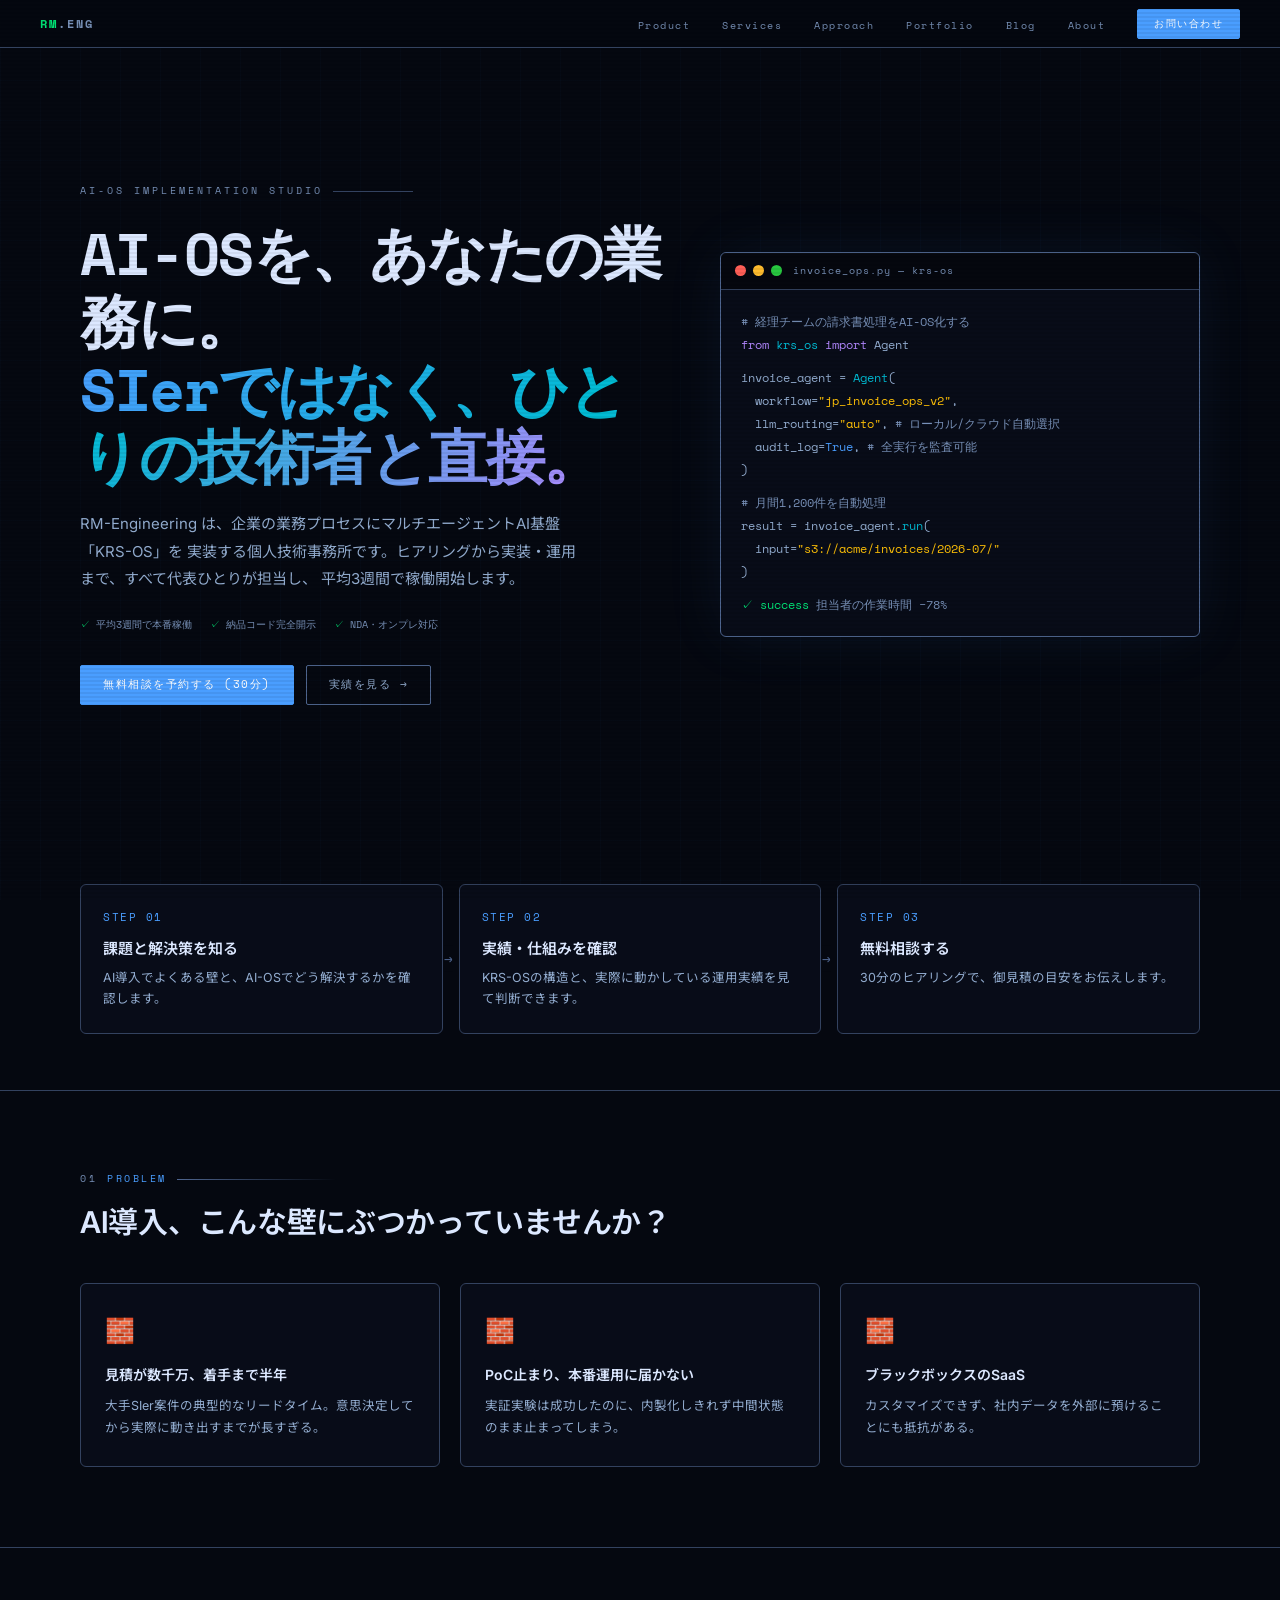
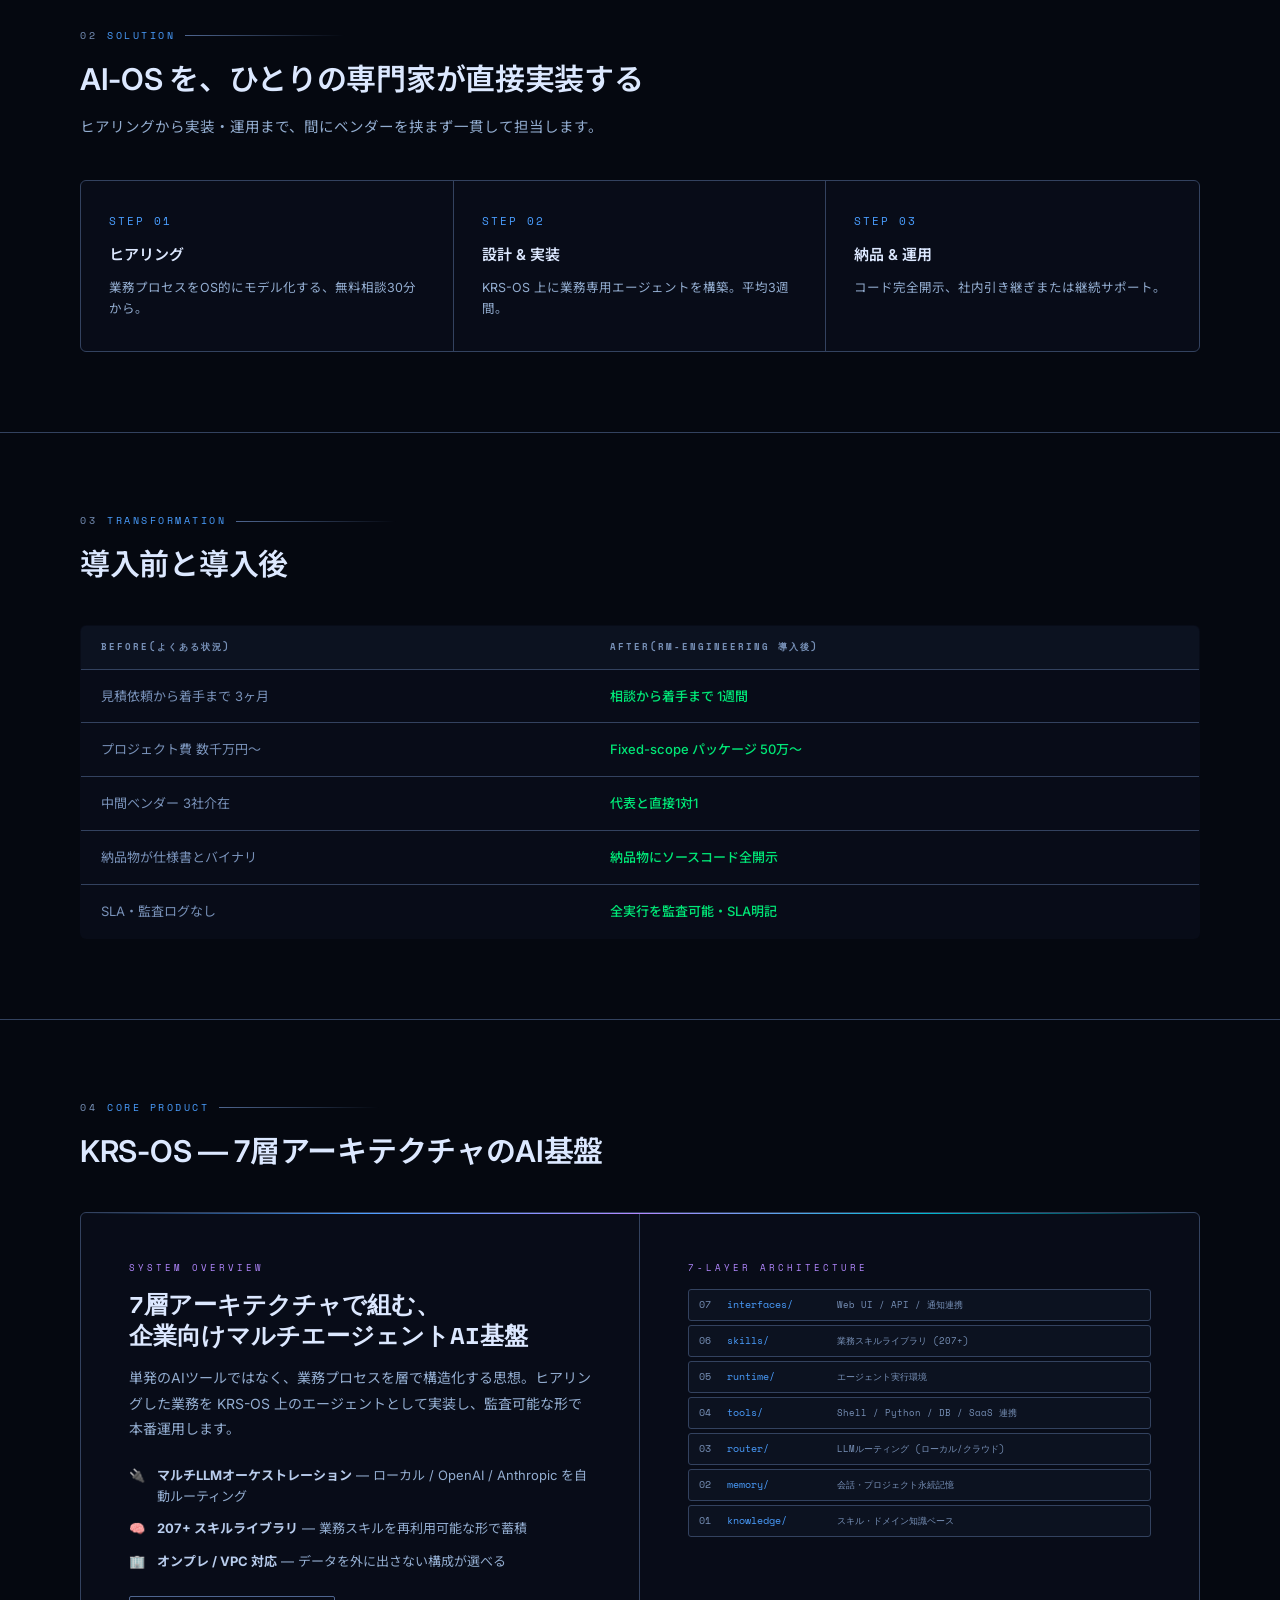
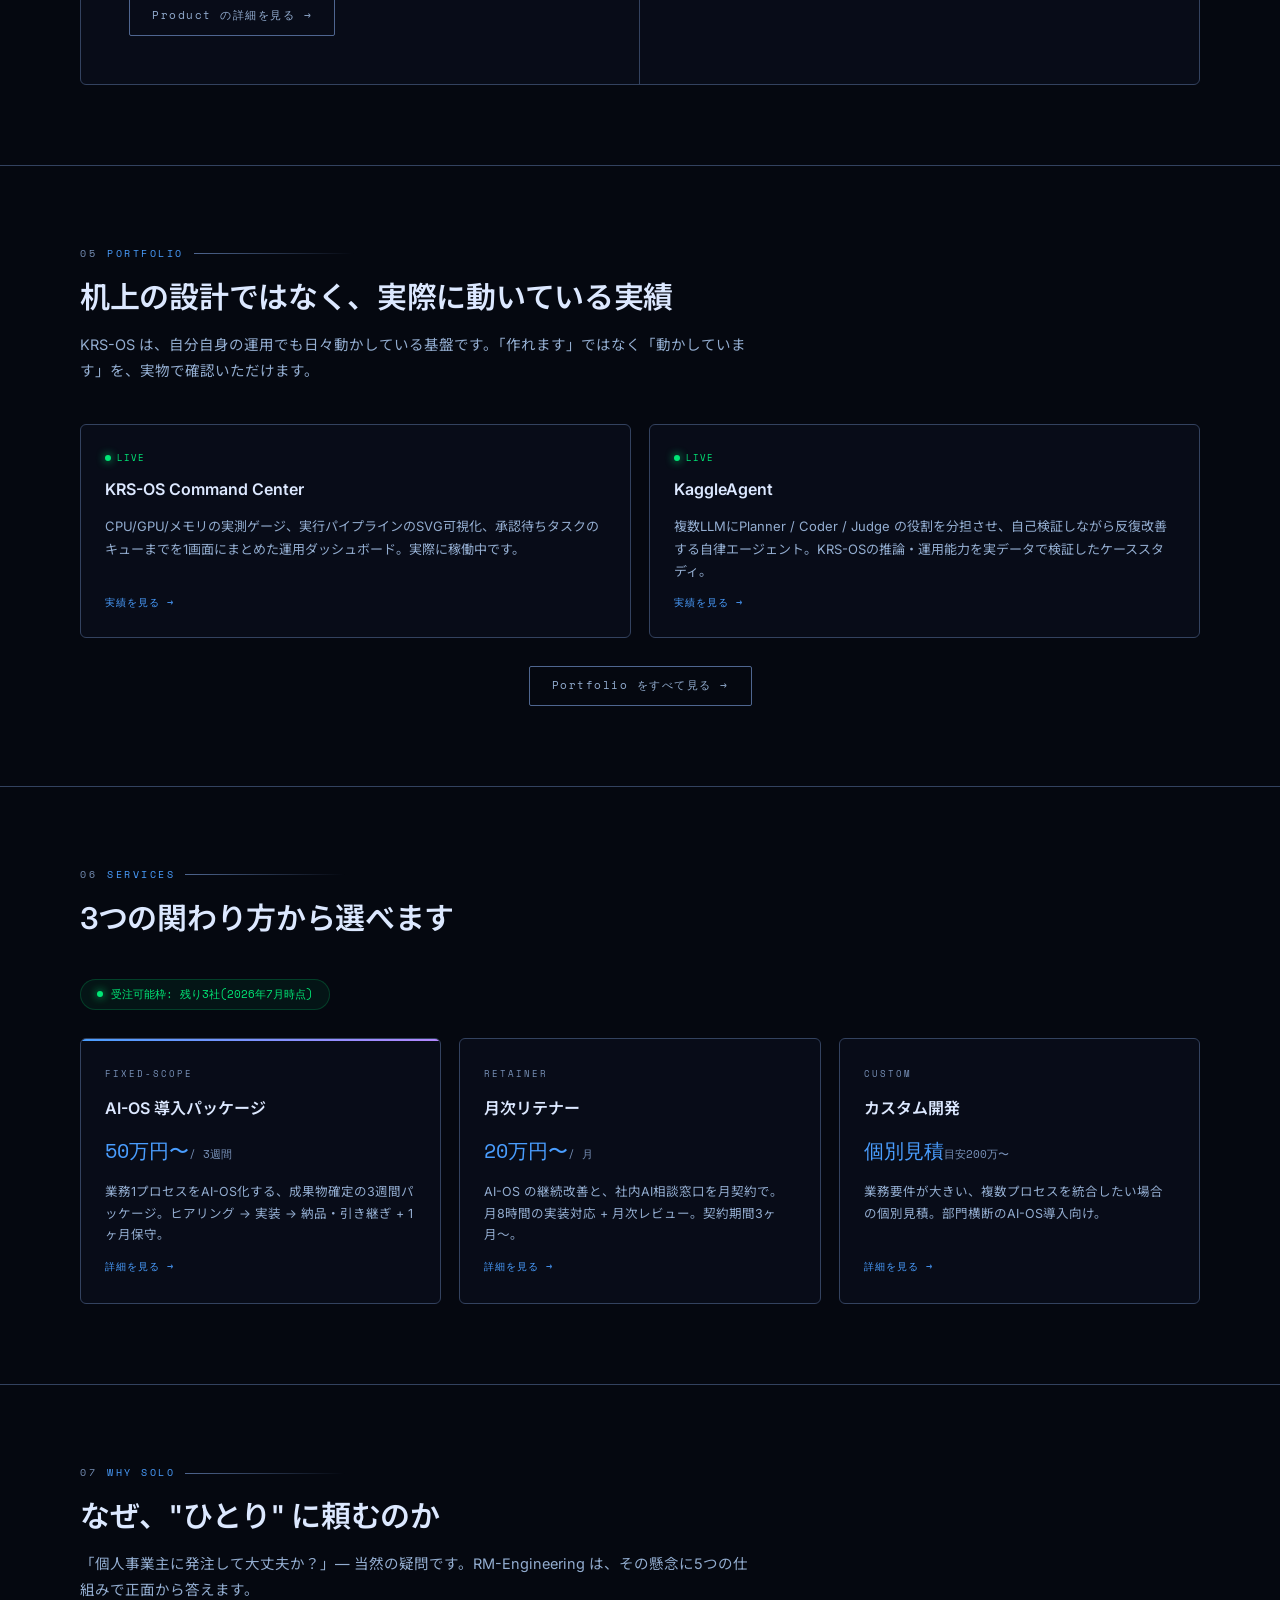
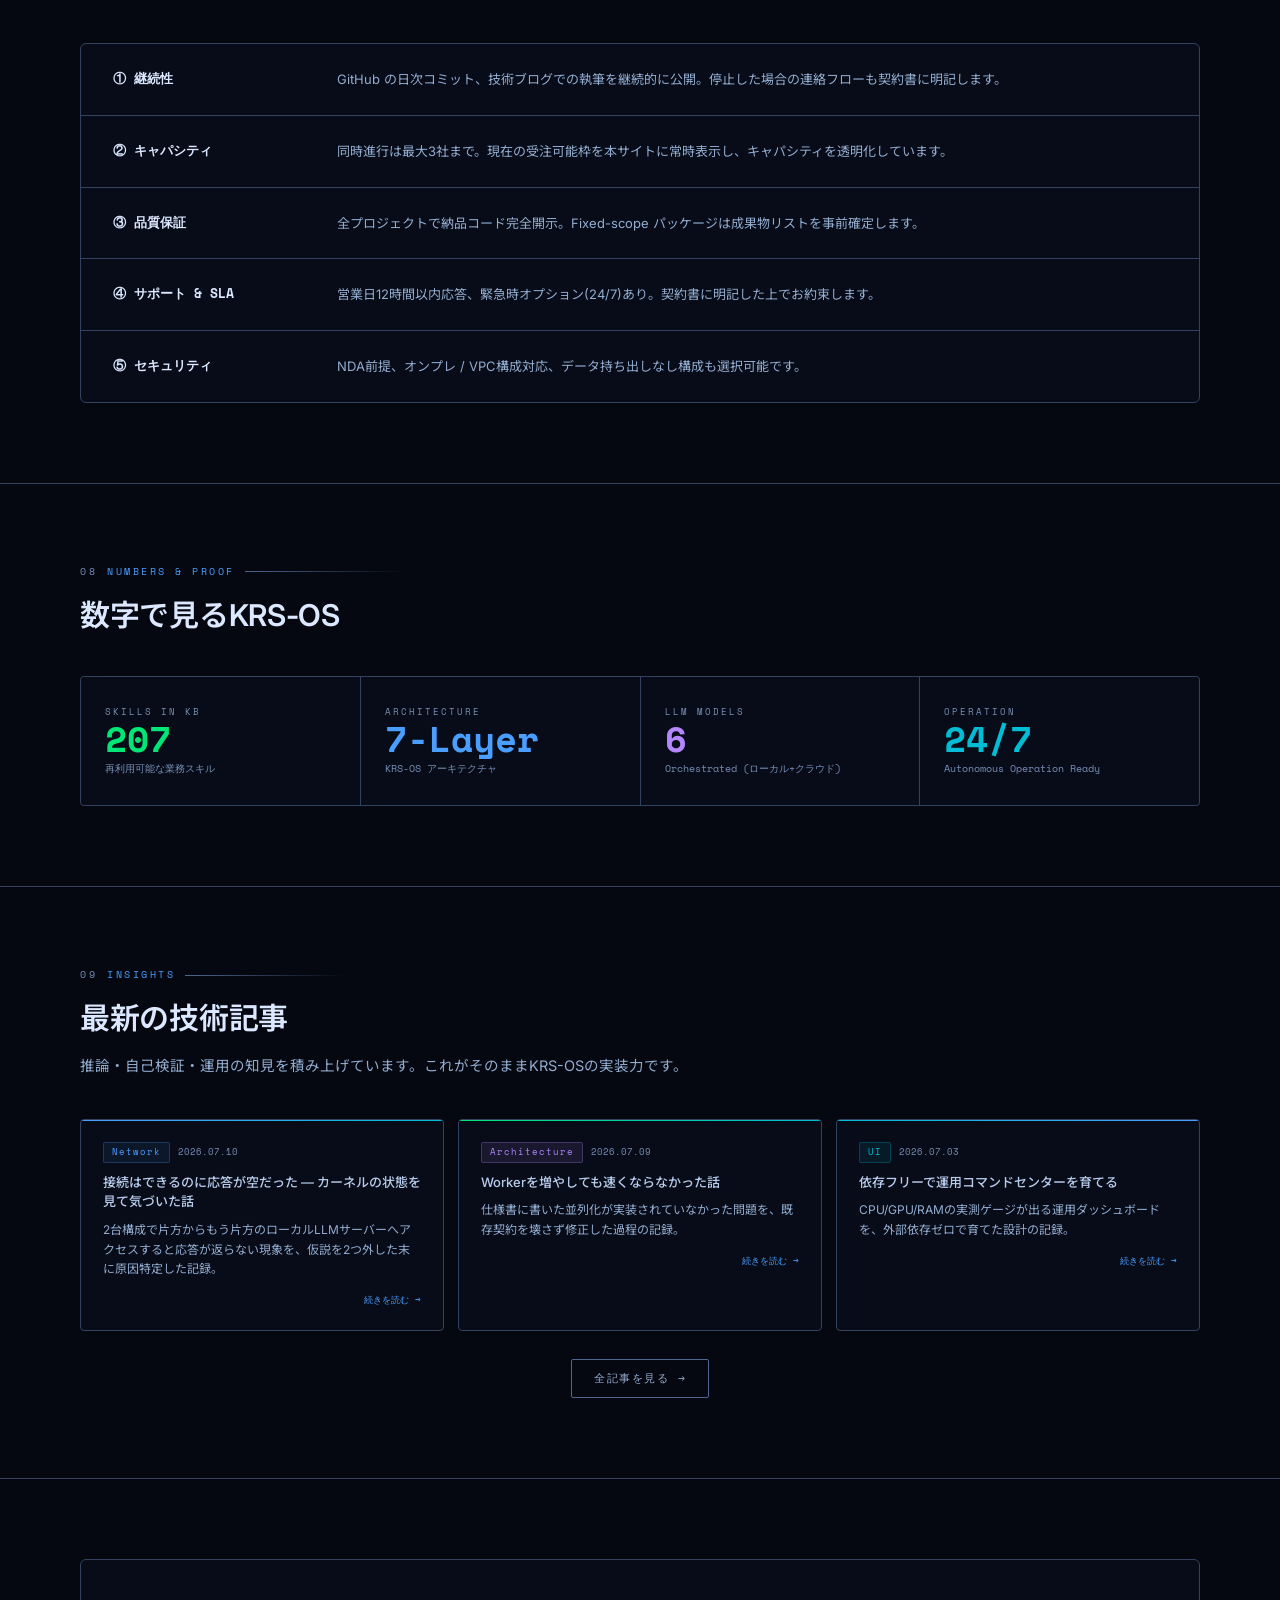
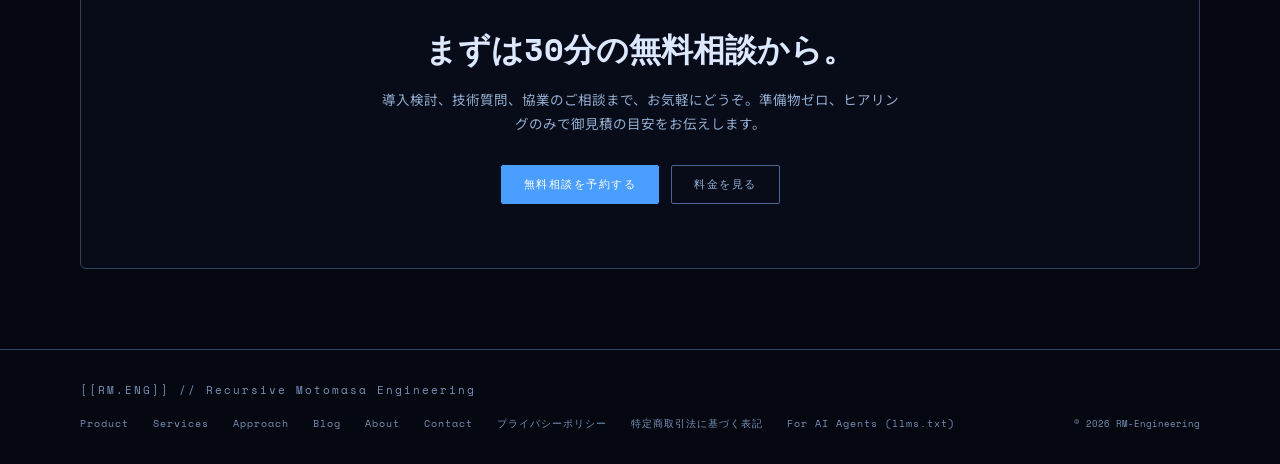
==== commit a89ff306: "site: セクション見出しを読みやすく刷新 + 動線(閲覧→実績→問い合わせ)を強化 見出しの可読性: - 旧 .sec-label は日本語の見出し文を9pxのモノ文字に押し込んでいて読めなかった" ====
--- a/index.html
+++ b/index.html
@@ -269,7 +269,7 @@
     </div>
     <div class="hero-cta">
       <a class="btn btn-primary" href="/contact.html">無料相談を予約する (30分)</a>
-      <a class="btn btn-ghost" href="/product.html">KRS-OS を見る →</a>
+      <a class="btn btn-ghost" href="/apps.html">実績を見る →</a>
     </div>
   </div>
 
@@ -311,11 +311,35 @@
   </div>
 </section>
 
+<!-- JOURNEY STEPPER -->
+<div class="journey" style="margin:56px auto 56px">
+  <div class="journey-step">
+    <span class="js-arrow">→</span>
+    <div class="js-num">STEP 01</div>
+    <div class="js-title">課題と解決策を知る</div>
+    <div class="js-desc">AI導入でよくある壁と、AI-OSでどう解決するかを確認します。</div>
+  </div>
+  <div class="journey-step">
+    <span class="js-arrow">→</span>
+    <div class="js-num">STEP 02</div>
+    <div class="js-title">実績・仕組みを確認</div>
+    <div class="js-desc">KRS-OSの構造と、実際に動かしている運用実績を見て判断できます。</div>
+  </div>
+  <div class="journey-step">
+    <div class="js-num">STEP 03</div>
+    <div class="js-title">無料相談する</div>
+    <div class="js-desc">30分のヒアリングで、御見積の目安をお伝えします。</div>
+  </div>
+</div>
+
 <hr class="divider">
 
 <!-- PROBLEM -->
 <section class="section" id="problem">
-  <div class="sec-label"><span class="sl-num">01</span> problem // AI導入、こんな壁にぶつかっていませんか？</div>
+  <div class="sec-head">
+    <div class="sec-eyebrow"><span class="sl-num">01</span> PROBLEM</div>
+    <h2 class="sec-title">AI導入、こんな壁にぶつかっていませんか？</h2>
+  </div>
   <div class="problem-grid">
     <div class="problem-card">
       <div class="problem-icon">🧱</div>
@@ -339,7 +363,11 @@
 
 <!-- SOLUTION -->
 <section class="section" id="solution">
-  <div class="sec-label"><span class="sl-num">02</span> solution // AI-OS を、ひとりの専門家が直接実装する</div>
+  <div class="sec-head">
+    <div class="sec-eyebrow"><span class="sl-num">02</span> SOLUTION</div>
+    <h2 class="sec-title">AI-OS を、ひとりの専門家が直接実装する</h2>
+    <p class="sec-sub">ヒアリングから実装・運用まで、間にベンダーを挟まず一貫して担当します。</p>
+  </div>
   <div class="steps-wrap">
     <div class="step-cell">
       <div class="step-num">STEP 01</div>
@@ -363,7 +391,10 @@
 
 <!-- TRANSFORMATION -->
 <section class="section" id="transformation">
-  <div class="sec-label"><span class="sl-num">03</span> transformation // 導入前と導入後</div>
+  <div class="sec-head">
+    <div class="sec-eyebrow"><span class="sl-num">03</span> TRANSFORMATION</div>
+    <h2 class="sec-title">導入前と導入後</h2>
+  </div>
   <div style="overflow-x:auto">
   <table class="transform-table">
     <thead><tr><th>Before(よくある状況)</th><th>After(RM-Engineering 導入後)</th></tr></thead>
@@ -382,7 +413,10 @@
 
 <!-- PRODUCT HIGHLIGHT -->
 <section class="section" id="krs">
-  <div class="sec-label"><span class="sl-num">04</span> core product // KRS-OS</div>
+  <div class="sec-head">
+    <div class="sec-eyebrow"><span class="sl-num">04</span> CORE PRODUCT</div>
+    <h2 class="sec-title">KRS-OS — 7層アーキテクチャのAI基盤</h2>
+  </div>
   <div class="krs-wrapper">
     <div class="krs-grid">
       <div class="krs-left">
@@ -419,9 +453,40 @@
 
 <hr class="divider">
 
+<!-- PORTFOLIO / 実績 PREVIEW -->
+<section class="section" id="portfolio-preview">
+  <div class="sec-head">
+    <div class="sec-eyebrow"><span class="sl-num">05</span> PORTFOLIO</div>
+    <h2 class="sec-title">机上の設計ではなく、実際に動いている実績</h2>
+    <p class="sec-sub">KRS-OS は、自分自身の運用でも日々動かしている基盤です。「作れます」ではなく「動かしています」を、実物で確認いただけます。</p>
+  </div>
+  <div class="proof-preview">
+    <a class="proof-card" href="/apps.html">
+      <span class="pc-tag"><span class="pulse" style="width:6px;height:6px;border-radius:50%;background:var(--green)"></span> LIVE</span>
+      <div class="pc-title">KRS-OS Command Center</div>
+      <div class="pc-desc">CPU/GPU/メモリの実測ゲージ、実行パイプラインのSVG可視化、承認待ちタスクのキューまでを1画面にまとめた運用ダッシュボード。実際に稼働中です。</div>
+      <span class="pc-link">実績を見る →</span>
+    </a>
+    <a class="proof-card" href="/apps.html">
+      <span class="pc-tag"><span class="pulse" style="width:6px;height:6px;border-radius:50%;background:var(--green)"></span> LIVE</span>
+      <div class="pc-title">KaggleAgent</div>
+      <div class="pc-desc">複数LLMにPlanner / Coder / Judge の役割を分担させ、自己検証しながら反復改善する自律エージェント。KRS-OSの推論・運用能力を実データで検証したケーススタディ。</div>
+      <span class="pc-link">実績を見る →</span>
+    </a>
+  </div>
+  <div style="text-align:center;margin-top:28px">
+    <a href="/apps.html" class="btn btn-ghost">Portfolio をすべて見る →</a>
+  </div>
+</section>
+
+<hr class="divider">
+
 <!-- SERVICES -->
 <section class="section" id="services">
-  <div class="sec-label"><span class="sl-num">05</span> services // 3つの関わり方から選べます</div>
+  <div class="sec-head">
+    <div class="sec-eyebrow"><span class="sl-num">06</span> SERVICES</div>
+    <h2 class="sec-title">3つの関わり方から選べます</h2>
+  </div>
   <div class="capacity-badge"><span class="pulse" style="width:6px;height:6px;border-radius:50%;background:var(--green)"></span> 受注可能枠: 残り3社(2026年7月時点)</div>
   <div class="services-grid">
     <div class="svc-card featured">
@@ -452,11 +517,11 @@
 
 <!-- WHY SOLO -->
 <section class="section" id="why-solo">
-  <div class="sec-label"><span class="sl-num">06</span> why solo // なぜ、"ひとり" に頼むのか</div>
-  <p style="font-size:14px;color:var(--text2);max-width:640px;margin-bottom:28px;line-height:1.8">
-    「個人事業主に発注して大丈夫か？」— 当然の疑問です。RM-Engineering は、その懸念に
-    5つの仕組みで正面から答えます。
-  </p>
+  <div class="sec-head">
+    <div class="sec-eyebrow"><span class="sl-num">07</span> WHY SOLO</div>
+    <h2 class="sec-title">なぜ、"ひとり" に頼むのか</h2>
+    <p class="sec-sub">「個人事業主に発注して大丈夫か？」— 当然の疑問です。RM-Engineering は、その懸念に5つの仕組みで正面から答えます。</p>
+  </div>
   <div class="whysolo-wrap">
     <div class="whysolo-item">
       <div class="whysolo-title">① 継続性</div>
@@ -485,7 +550,10 @@
 
 <!-- PROOF / NUMBERS -->
 <section class="section" id="stats">
-  <div class="sec-label"><span class="sl-num">07</span> numbers &amp; proof</div>
+  <div class="sec-head">
+    <div class="sec-eyebrow"><span class="sl-num">08</span> NUMBERS &amp; PROOF</div>
+    <h2 class="sec-title">数字で見るKRS-OS</h2>
+  </div>
   <div class="stats-grid">
     <div class="stat-cell" style="--acc-color:var(--green)">
       <div class="stat-l">Skills in KB</div>
@@ -514,7 +582,11 @@
 
 <!-- BLOG -->
 <section class="section" id="blog">
-  <div class="sec-label"><span class="sl-num">08</span> insights // 最新の技術記事</div>
+  <div class="sec-head">
+    <div class="sec-eyebrow"><span class="sl-num">09</span> INSIGHTS</div>
+    <h2 class="sec-title">最新の技術記事</h2>
+    <p class="sec-sub">推論・自己検証・運用の知見を積み上げています。これがそのままKRS-OSの実装力です。</p>
+  </div>
   <div class="blog-grid">
     <a class="blog-card" href="/post.html?slug=2026-07-10-two-wrong-guesses-before-the-kernel-told-me"
       style="--card-acc:linear-gradient(90deg,var(--blue),var(--cyan))">
--- a/css/site.css
+++ b/css/site.css
@@ -228,6 +228,95 @@
   max-width: 200px;
 }
 
+/* ── SECTION HEADER (readable two-part) ─────
+   .sec-eyebrow = small mono tag (英字ラベル), .sec-title = 大きく読める日本語見出し.
+   旧 .sec-label は日本語の文章を 9px に押し込んでいて読みにくかったため分離。 */
+.sec-head { margin-bottom: 40px; }
+.sec-eyebrow {
+  font-family: var(--mono);
+  font-size: 10px;
+  color: var(--blue);
+  letter-spacing: 2.5px;
+  text-transform: uppercase;
+  display: flex; align-items: center; gap: 10px;
+  margin-bottom: 14px;
+}
+.sec-eyebrow .sl-num { color: var(--text3); }
+.sec-eyebrow::after {
+  content: '';
+  flex: 1; height: 1px;
+  background: linear-gradient(90deg, var(--border2), transparent);
+  max-width: 160px;
+}
+.sec-title {
+  font-family: var(--sans);
+  font-size: clamp(22px, 3vw, 30px);
+  font-weight: 600;
+  color: var(--text-bright);
+  line-height: 1.4;
+  letter-spacing: -.3px;
+}
+.sec-sub {
+  font-size: 14.5px;
+  color: var(--text2);
+  line-height: 1.8;
+  max-width: 680px;
+  margin-top: 14px;
+}
+
+/* ── JOURNEY STEPPER ──────────────────────── */
+.journey {
+  display: grid;
+  grid-template-columns: repeat(3, 1fr);
+  gap: 16px;
+  max-width: var(--max-w);
+  margin: 0 auto;
+  padding: 0 80px;
+  position: relative;
+  z-index: 1;
+}
+.journey-step {
+  background: var(--bg1);
+  border: 1px solid var(--border);
+  border-radius: var(--radius-lg);
+  padding: 24px 22px;
+  position: relative;
+}
+.journey-step .js-num {
+  font-family: var(--mono);
+  font-size: 11px;
+  color: var(--blue);
+  letter-spacing: 1.5px;
+  margin-bottom: 10px;
+}
+.journey-step .js-title {
+  font-size: 15px; font-weight: 600; color: var(--text-bright);
+  margin-bottom: 6px;
+}
+.journey-step .js-desc { font-size: 12.5px; color: var(--text2); line-height: 1.7; }
+.journey-step .js-arrow {
+  position: absolute; right: -11px; top: 50%; transform: translateY(-50%);
+  color: var(--border2); font-family: var(--mono); font-size: 14px; z-index: 2;
+  background: var(--bg); padding: 2px 0;
+}
+
+/* ── PROOF / PORTFOLIO PREVIEW (homepage) ──── */
+.proof-preview { display: grid; grid-template-columns: 1fr 1fr; gap: 18px; }
+.proof-card {
+  background: var(--bg1); border: 1px solid var(--border);
+  border-radius: var(--radius-lg); padding: 26px 24px;
+  display: flex; flex-direction: column; gap: 12px;
+  transition: border-color .12s, transform .12s;
+}
+.proof-card:hover { border-color: var(--border2); transform: translateY(-2px); }
+.proof-card .pc-tag {
+  display: inline-flex; align-items: center; gap: 6px;
+  font-family: var(--mono); font-size: 9px; color: var(--green); letter-spacing: 1px;
+}
+.proof-card .pc-title { font-size: 16px; font-weight: 600; color: var(--text-bright); }
+.proof-card .pc-desc { font-size: 13px; color: var(--text2); line-height: 1.75; flex: 1; }
+.proof-card .pc-link { font-family: var(--mono); font-size: 10px; color: var(--blue); letter-spacing: 1px; }
+
 .divider {
   border: none;
   border-top: 1px solid var(--border);
@@ -382,12 +471,19 @@
   .section { padding: 60px 40px; }
   .site-footer { padding: 24px 40px; }
   .page-hero { padding: 120px 40px 48px; }
+  .journey { padding: 0 40px; }
+}
+@media (max-width: 900px) {
+  .journey { grid-template-columns: 1fr; }
+  .journey-step .js-arrow { display: none; }
+  .proof-preview { grid-template-columns: 1fr; }
 }
 @media (max-width: 768px) {
   .nav { padding: 0 20px; }
   .nav-pill { display: none; }
   .nav-links { gap: 18px; }
   .section { padding: 48px 20px; }
+  .journey { padding: 0 20px; }
   .site-footer {
     padding: 24px 20px;
     flex-direction: column;
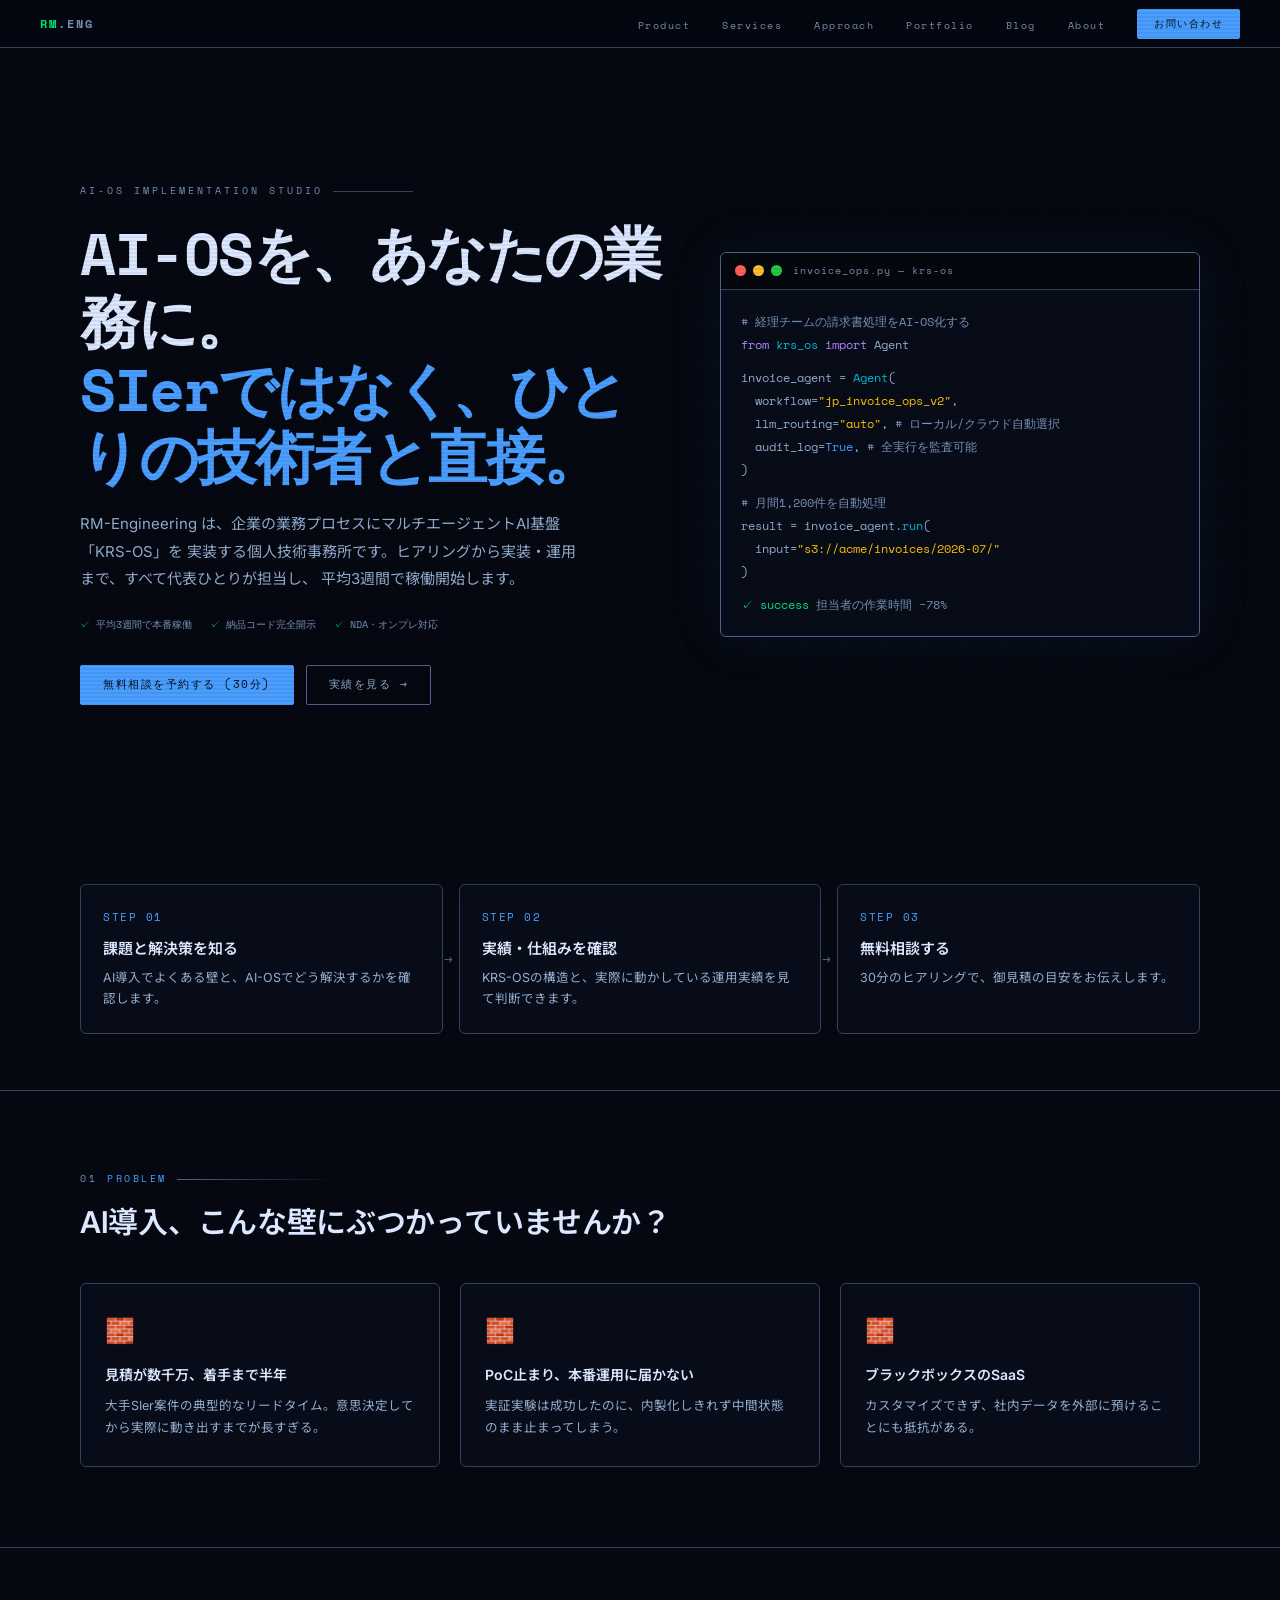
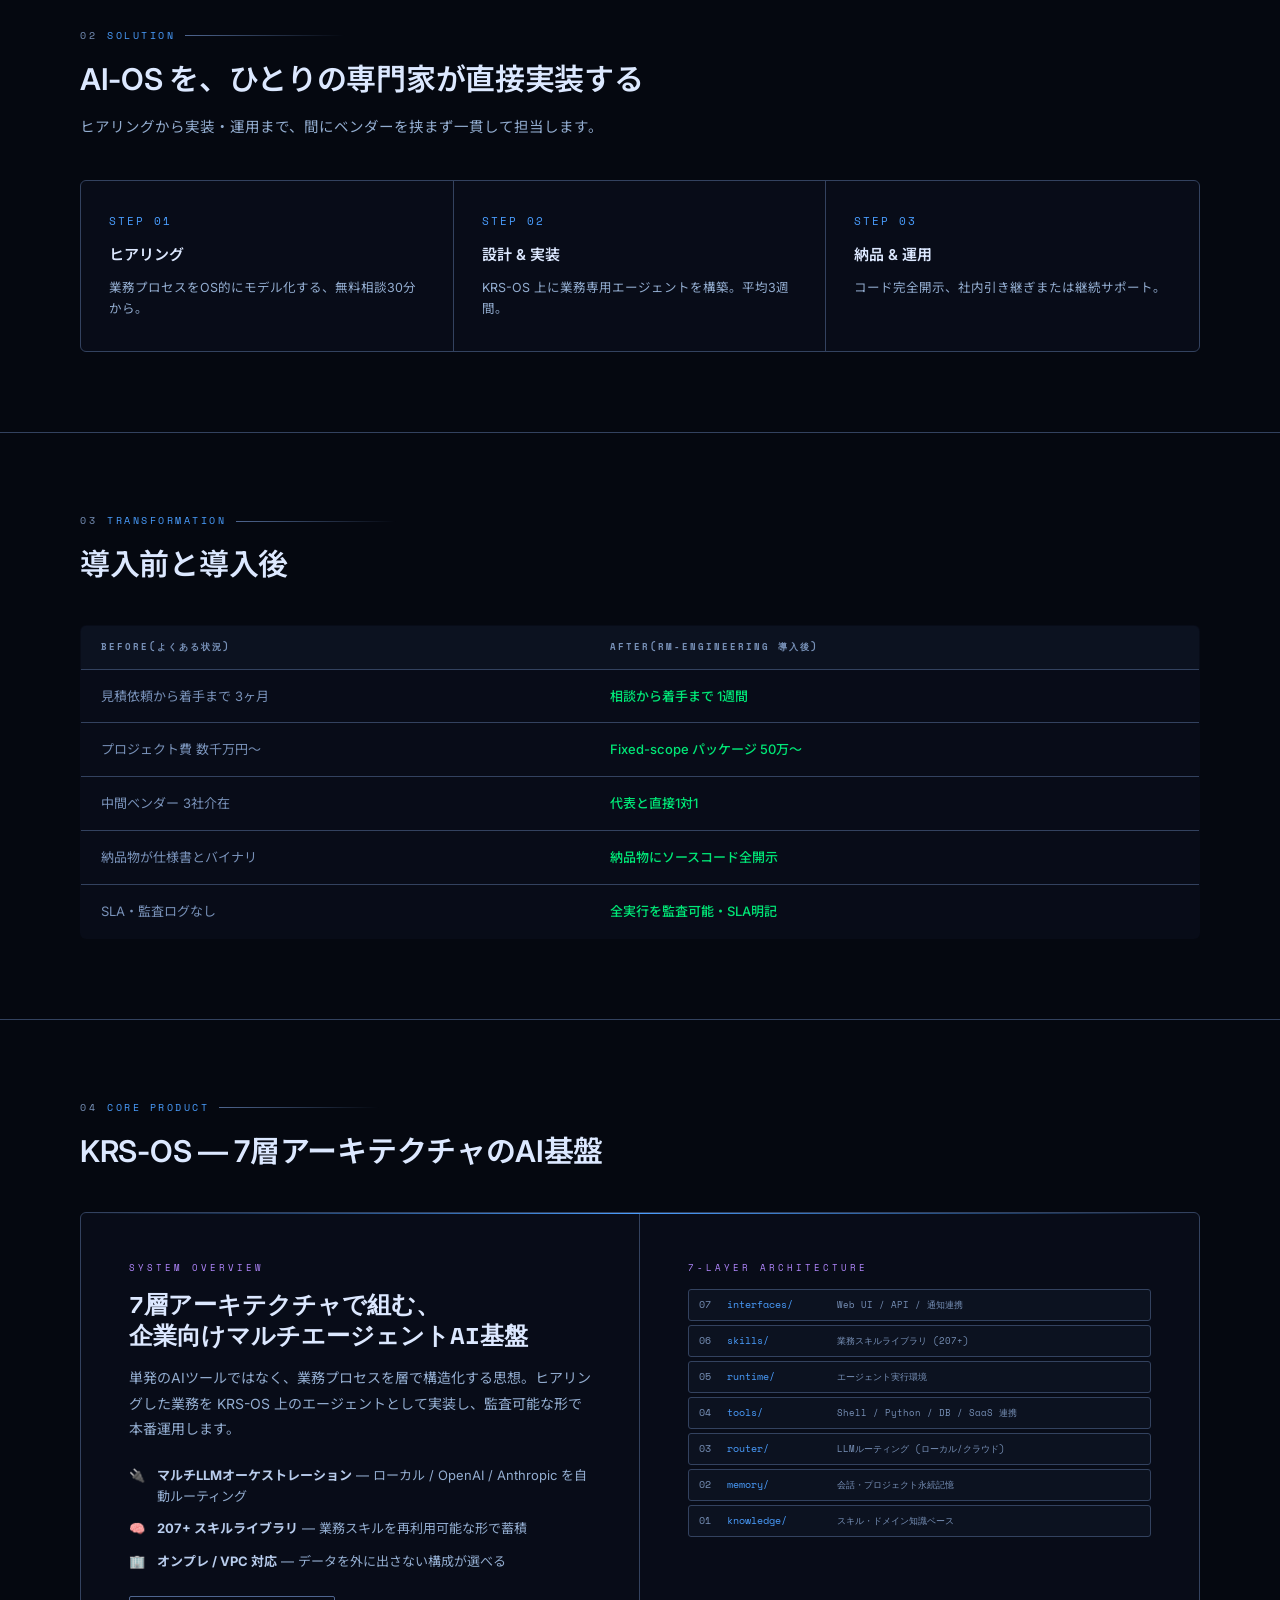
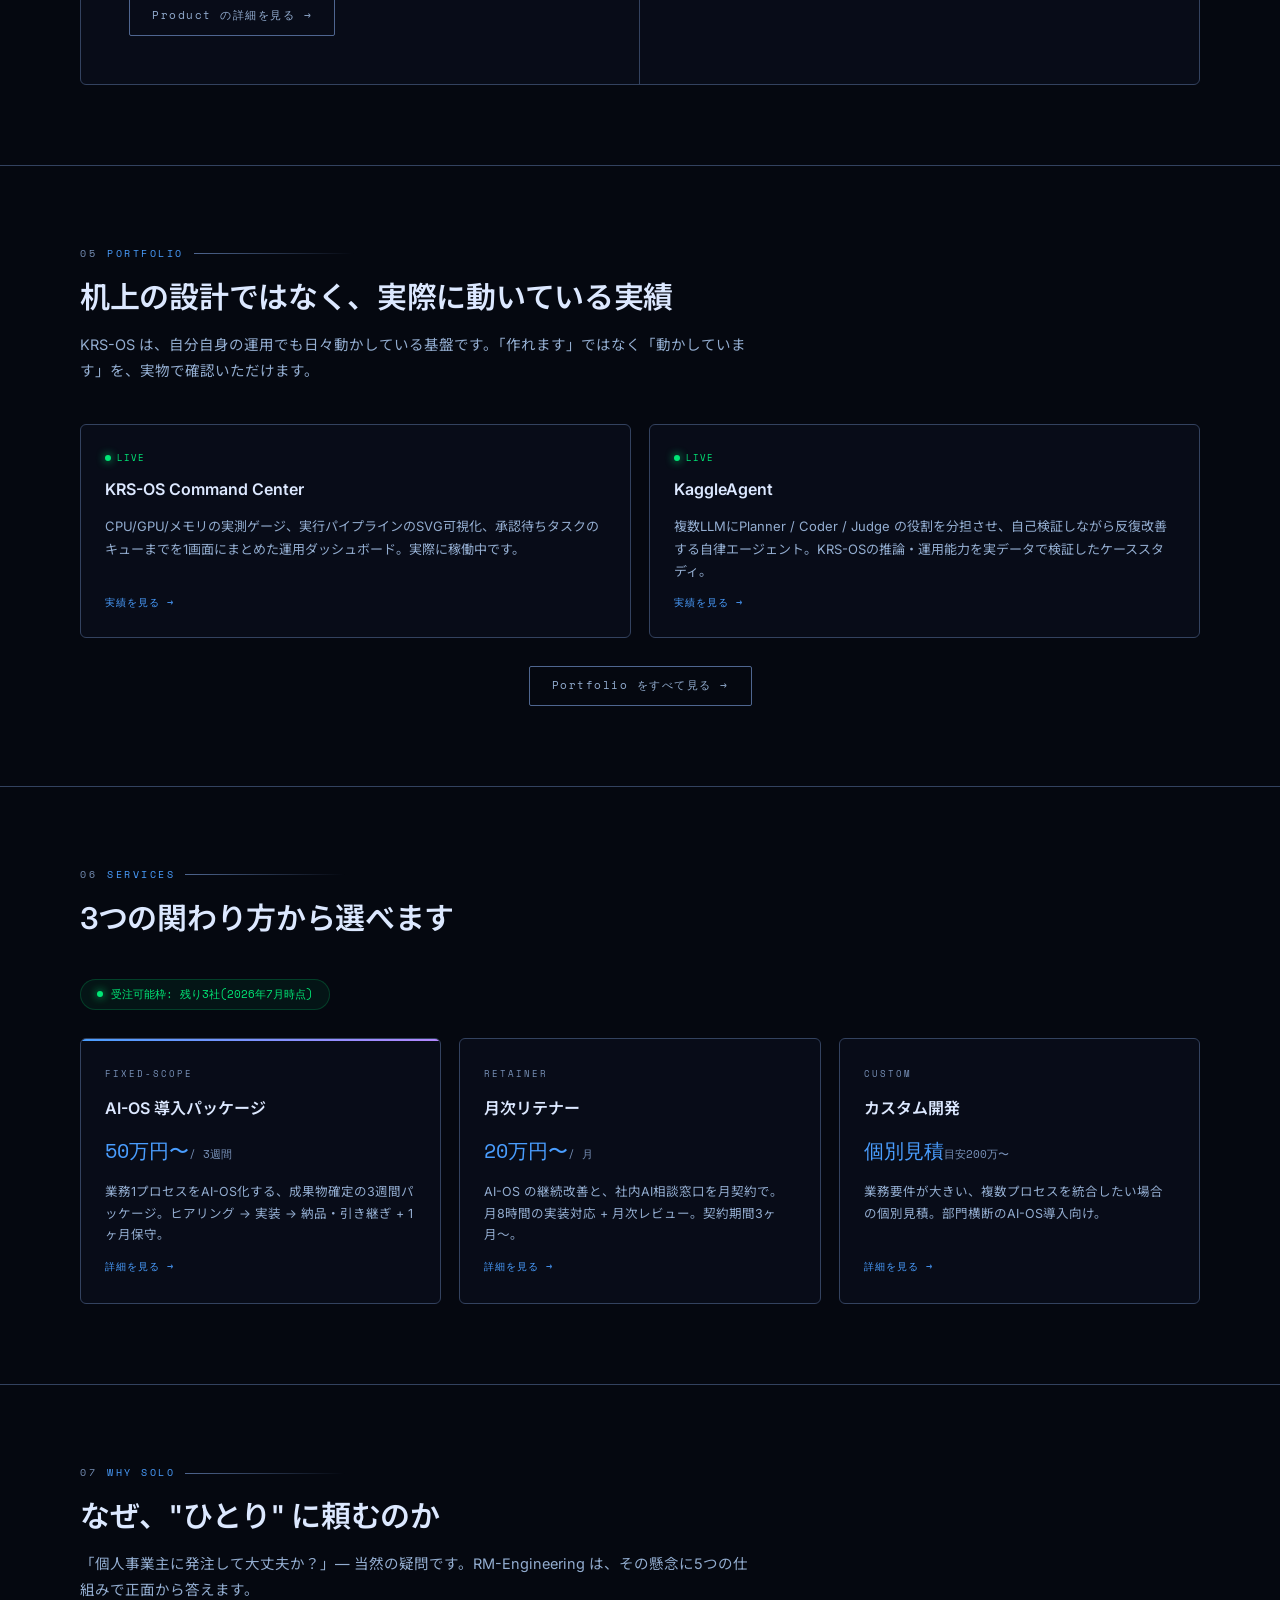
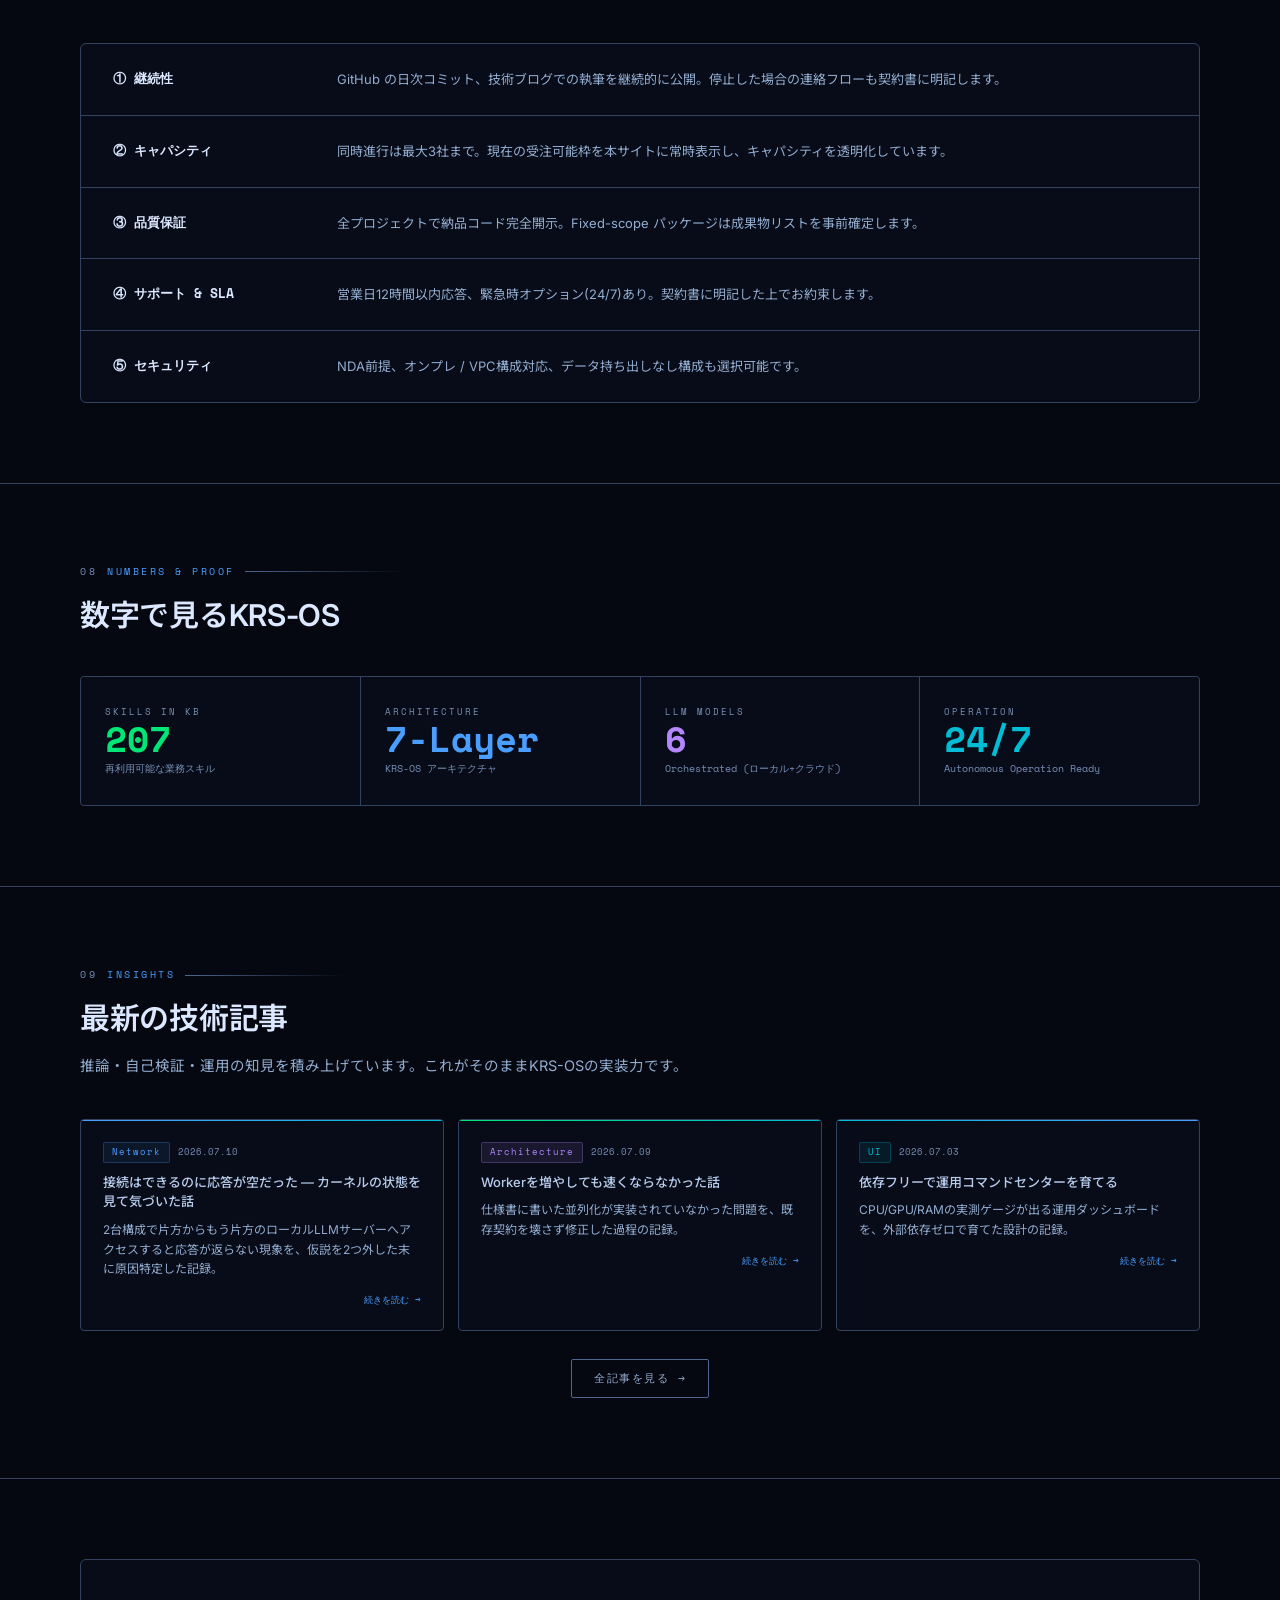
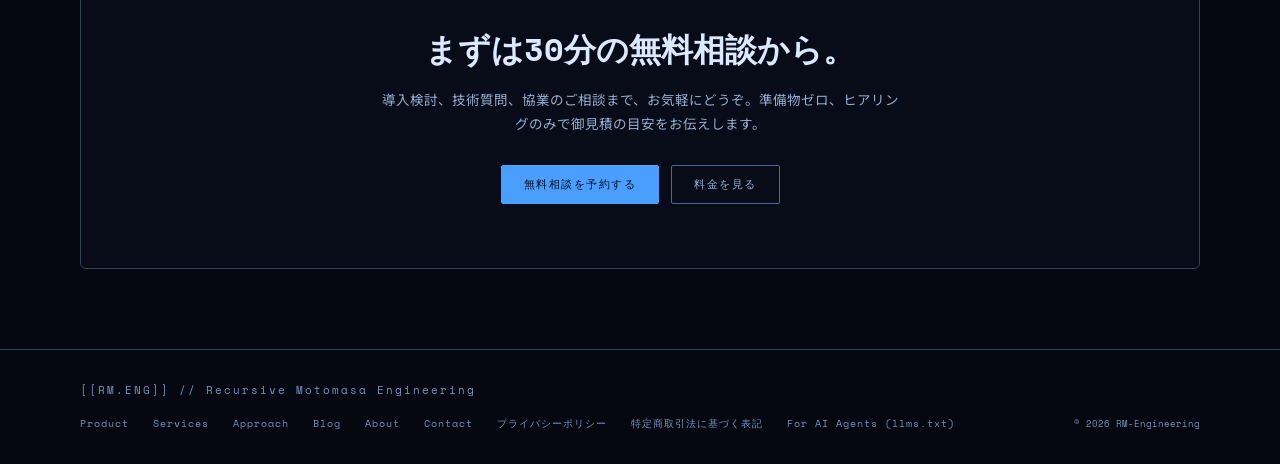
==== commit ac709702: "fix(ui): Hallmark監査に基づくデザイン是正（グラデ文字除去・コントラスト・モバイルナビ修復） Hallmarkの58ゲートslopテストで検出した違反と、その過程で見つかった 実バグを" ====
--- a/index.html
+++ b/index.html
@@ -84,10 +84,11 @@
   display:flex;align-items:center;gap:10px}
 .hero-eyebrow::after{content:'';flex:1;height:1px;background:var(--border);max-width:80px}
 .hero-name{font-family:var(--mono);font-size:clamp(32px,4.6vw,62px);font-weight:700;
-  line-height:1.15;letter-spacing:-1.5px;color:#dce8ff;margin-bottom:20px}
-.hero-name .g{
-  background:linear-gradient(120deg,var(--blue) 0%,var(--cyan) 50%,var(--purple) 100%);
-  -webkit-background-clip:text;-webkit-text-fill-color:transparent;background-clip:text}
+  line-height:1.15;letter-spacing:-1.5px;color:var(--text-bright);margin-bottom:20px;
+  overflow-wrap:anywhere;min-width:0}
+/* グラデーション文字は使わない（可読性低下＋典型的なAI生成の指紋）。
+   強調は単色アクセントで出す。 */
+.hero-name .g{color:var(--blue)}
 .hero-desc{font-size:15px;color:var(--text2);max-width:500px;line-height:1.85;margin-bottom:24px}
 .hero-trustbar{display:flex;gap:18px;flex-wrap:wrap;margin-bottom:32px;
   font-family:var(--mono);font-size:10px;color:var(--text3)}
@@ -124,8 +125,9 @@
 /* ── PRODUCT / KRS-OS ─────────────────────── */
 .krs-wrapper{background:var(--bg1);border:1px solid var(--border);border-radius:6px;
   overflow:hidden;position:relative}
+/* 多色レインボー罫は装飾過多。主アクセント1色のフェードに絞る。 */
 .krs-wrapper::before{content:'';position:absolute;top:0;left:0;right:0;height:1px;
-  background:linear-gradient(90deg,transparent,var(--blue),var(--purple),var(--cyan),transparent)}
+  background:linear-gradient(90deg,transparent,var(--blue),transparent)}
 .krs-grid{display:grid;grid-template-columns:1fr 1fr;gap:0}
 .krs-left{padding:48px;border-right:1px solid var(--border)}
 .krs-right{padding:48px}
--- a/css/site.css
+++ b/css/site.css
@@ -28,7 +28,12 @@
   --text2:       #93add0;
   --text3:       #7891b8;
 
-  /* Accent palette (5 colors) */
+  /* Accent palette.
+     役割を明確に分ける（多色使いは "AIっぽさ" の主因なので用途を固定する）:
+     - blue  = 主アクセント（リンク・CTA・強調）
+     - green = 副アクセント（稼働中/ライブ等の状態、ターミナルのプロンプト）
+     - amber / red = 状態色専用（警告・エラー）。装飾には使わない
+     - cyan / purple = シンタックスハイライトとタグの識別のみ。装飾グラデ禁止 */
   --green:   #00e676;
   --blue:    #4a9eff;
   --cyan:    #00bcd4;
@@ -36,6 +41,11 @@
   --amber:   #ffc107;
   --red:     #ff5252;
 
+  /* blue の状態バリエーション + アクセント上のテキスト色 */
+  --blue-bright: #6ab8ff;
+  --blue-deep:   #2b7fe0;
+  --on-accent:   #041022;
+
   /* Typography */
   --mono: 'Space Mono', 'SFMono-Regular', Menlo, Consolas, monospace;
   --sans: 'Inter', -apple-system, BlinkMacSystemFont, 'Segoe UI', sans-serif;
@@ -49,13 +59,15 @@
 
 /* ── RESET ────────────────────────────────── */
 *, *::before, *::after { box-sizing: border-box; margin: 0; padding: 0; }
-html { scroll-behavior: smooth; }
+/* overflow-x は hidden ではなく clip。hidden は子孫の position: sticky /
+   fixed を壊すが、clip は壊さない。html と body の両方に必要。 */
+html { scroll-behavior: smooth; overflow-x: clip; }
 body {
   background: var(--bg);
   color: var(--text);
   font-family: var(--sans);
   line-height: 1.6;
-  overflow-x: hidden;
+  overflow-x: clip;
   -webkit-font-smoothing: antialiased;
   -moz-osx-font-smoothing: grayscale;
   min-height: 100vh;
@@ -126,10 +138,12 @@
 
 /* CTA button inside nav must win over .nav-links a's color rule (was invisible:
    --text3 text on a --blue button background, since ".nav-links a.active" and
-   ".btn-primary" tied in specificity and source order picked the wrong one). */
+   ".btn-primary" tied in specificity and source order picked the wrong one).
+   白文字は --blue に対して 2.75:1 しかなくWCAG AA(4.5:1)を満たさなかったため、
+   --on-accent（濃紺インク, 6.9:1）に変更。 */
 nav .nav-links a.btn-primary,
 nav .nav-links a.btn-primary:hover,
-nav .nav-links a.btn-primary.active { color: #fff; }
+nav .nav-links a.btn-primary.active { color: var(--on-accent); }
 
 .nav-pill {
   display: inline-flex; align-items: center; gap: 5px;
@@ -190,12 +204,9 @@
   line-height: 1;
   margin-bottom: 16px;
 }
-.page-title .g {
-  background: linear-gradient(120deg, var(--blue), var(--cyan) 50%, var(--purple));
-  -webkit-background-clip: text;
-  -webkit-text-fill-color: transparent;
-  background-clip: text;
-}
+/* 強調は単色アクセントで出す。グラデーション文字は可読性を落とすうえ、
+   青→シアン→紫は最も典型的な "AI生成" の指紋なので使わない。 */
+.page-title .g { color: var(--blue); }
 .page-desc {
   font-size: 15px;
   color: var(--text2);
@@ -332,32 +343,39 @@
   padding: 10px 22px;
   border-radius: var(--radius-sm);
   letter-spacing: 1.5px;
-  transition: all .12s;
+  /* transition: all は禁止（意図しないプロパティまで拾う）。対象を明示する。 */
+  transition: background-color .12s, border-color .12s, color .12s;
   display: inline-flex; align-items: center; gap: 8px;
   border: 1px solid;
-}
+  white-space: nowrap; /* CTAラベルは絶対に2行に折り返さない */
+}
+/* フォーカスリングは即時表示（トランジションさせない） */
 .btn:focus-visible {
   outline: 2px solid var(--blue);
   outline-offset: 2px;
+  transition: none;
+}
+.btn:disabled,
+.btn[aria-disabled="true"] {
+  opacity: .55;
+  cursor: not-allowed;
+  box-shadow: none;
 }
 .btn-primary {
   background: var(--blue);
-  color: #fff;
+  color: var(--on-accent);
   border-color: var(--blue);
 }
-.btn-primary:hover {
-  background: #6ab8ff;
-  box-shadow: 0 0 24px rgba(74, 158, 255, .35);
-}
+/* hover効果は1つだけ（色の変化のみ）。グローを重ねると装飾過多になる。 */
+.btn-primary:hover:not(:disabled) { background: var(--blue-bright); border-color: var(--blue-bright); }
+.btn-primary:active:not(:disabled) { background: var(--blue-deep); border-color: var(--blue-deep); }
 .btn-ghost {
   background: transparent;
   color: var(--text2);
   border-color: var(--border2);
 }
-.btn-ghost:hover {
-  border-color: var(--blue);
-  color: var(--text);
-}
+.btn-ghost:hover:not(:disabled) { border-color: var(--blue); color: var(--text); }
+.btn-ghost:active:not(:disabled) { border-color: var(--blue-deep); color: var(--text-bright); }
 
 /* ── FOOTER ───────────────────────────────── */
 footer {
@@ -479,9 +497,30 @@
   .proof-preview { grid-template-columns: 1fr; }
 }
 @media (max-width: 768px) {
-  .nav { padding: 0 20px; }
+  /* セレクタは `.nav` ではなく要素 `nav`（class="nav" は存在しないため旧ルールは死んでいた） */
+  nav { padding: 0 20px; }
   .nav-pill { display: none; }
-  .nav-links { gap: 18px; }
+
+  /* モバイルはドロワーに畳む。
+     従来は gap と font-size を縮めるだけで畳んでおらず、狭い画面ではリンクが
+     はみ出して overflow-x: clip に切り取られ、操作不能になっていた。 */
+  .nav-toggle { display: inline-block; margin-left: auto; }
+  .nav-links {
+    display: none;
+    position: absolute;
+    top: 48px; left: 0; right: 0;
+    flex-direction: column;
+    align-items: stretch;
+    gap: 0;
+    padding: 4px 20px 14px;
+    background: var(--bg1);
+    border-bottom: 1px solid var(--border);
+  }
+  .nav-links.open { display: flex; }
+  .nav-links li { border-top: 1px solid var(--border); }
+  .nav-links a { display: block; font-size: 12px; padding: 12px 0; letter-spacing: 1px; }
+  .nav-links a.btn-primary { text-align: center; margin-top: 10px; padding: 12px 22px; }
+
   .section { padding: 48px 20px; }
   .journey { padding: 0 20px; }
   .site-footer {
@@ -490,9 +529,6 @@
     text-align: center;
   }
   .page-hero { padding: 100px 20px 40px; }
-}
-@media (max-width: 480px) {
-  .nav-links a { font-size: 9px; }
 }
 
 /* ── A11Y ────────────────────────────────── */
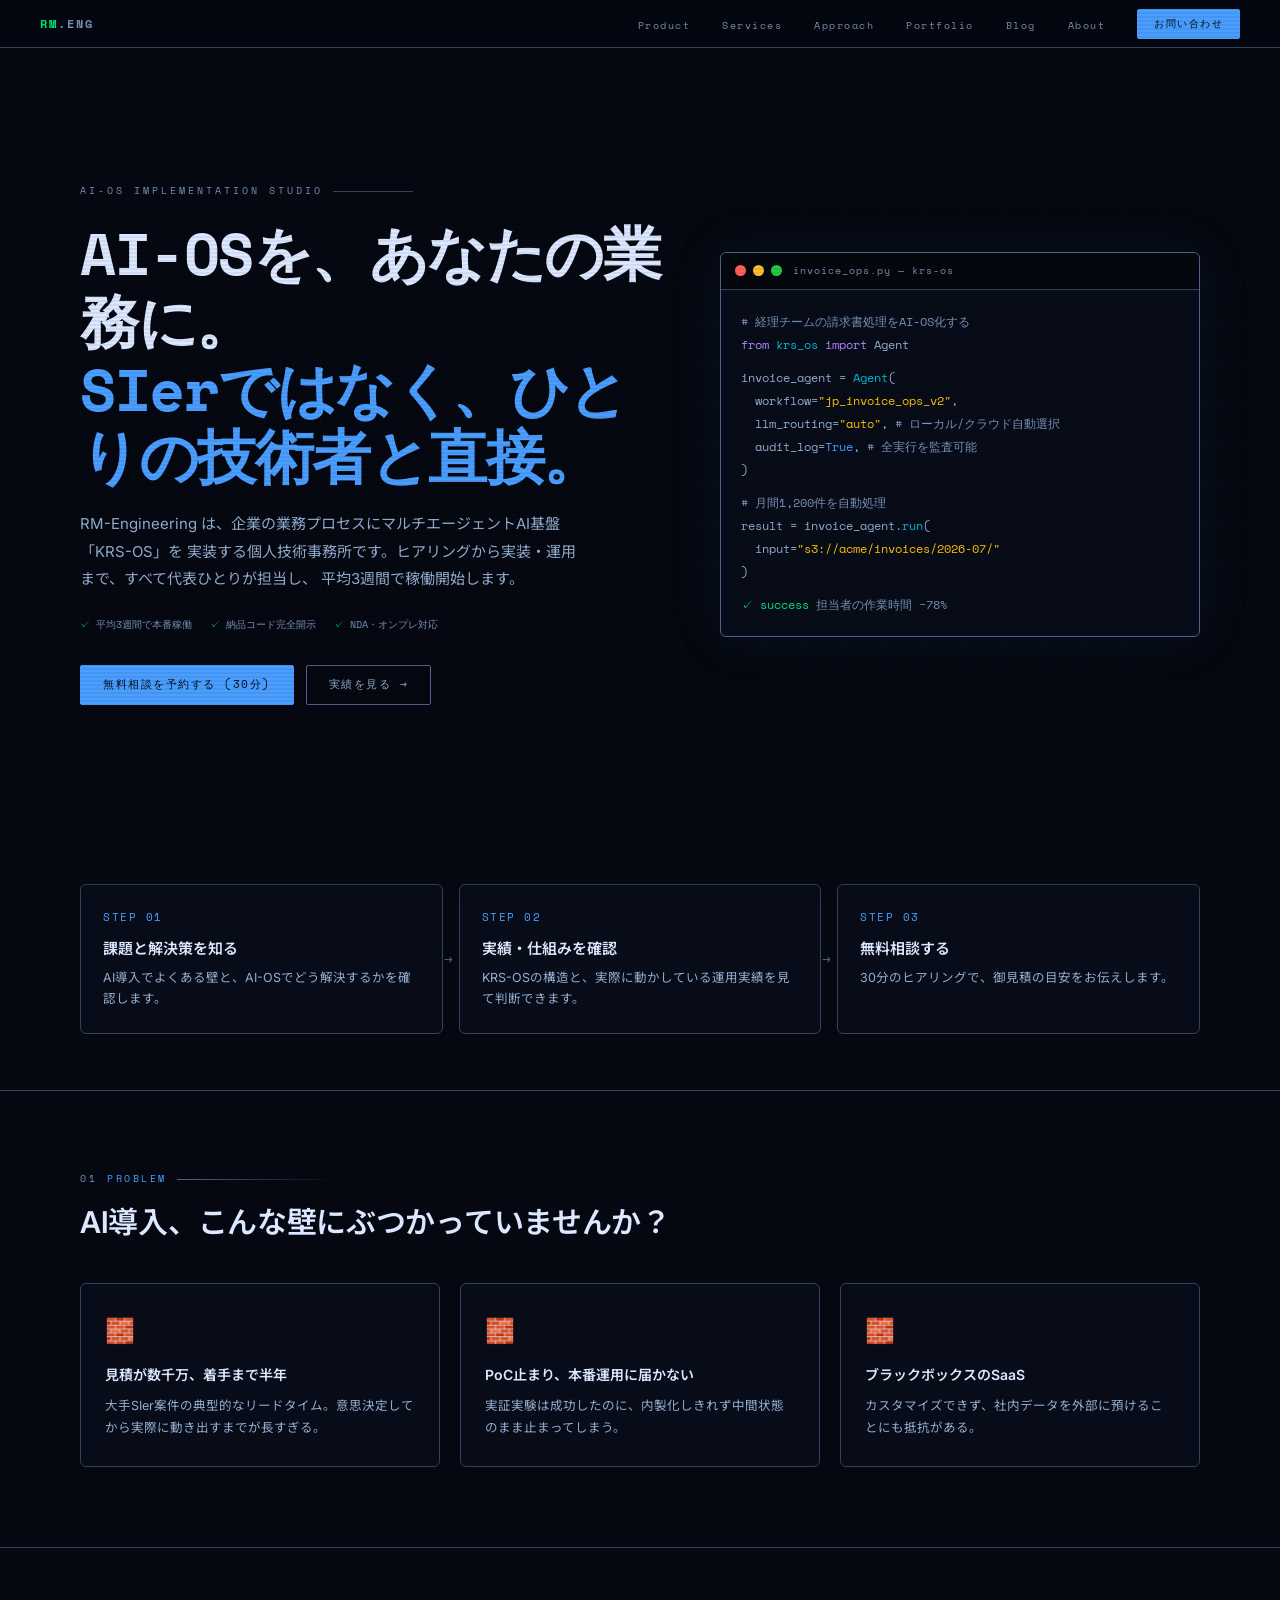
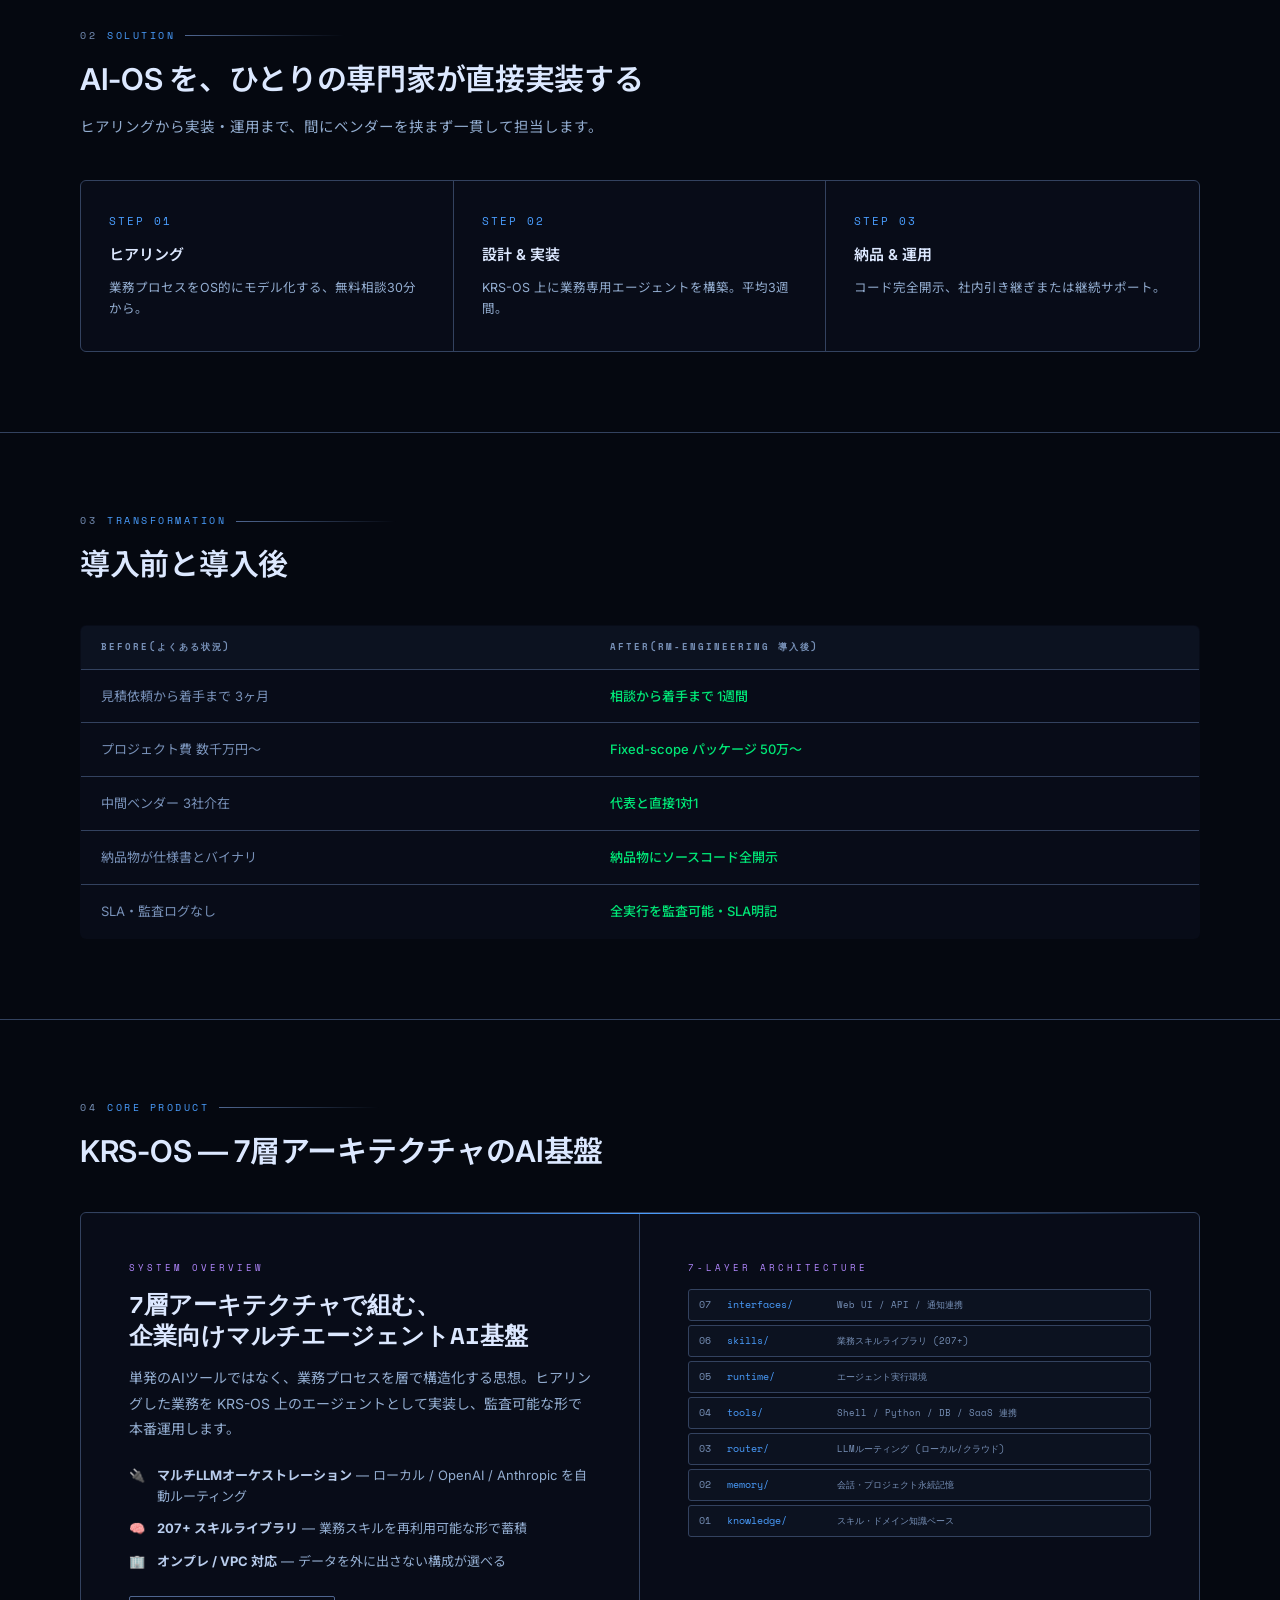
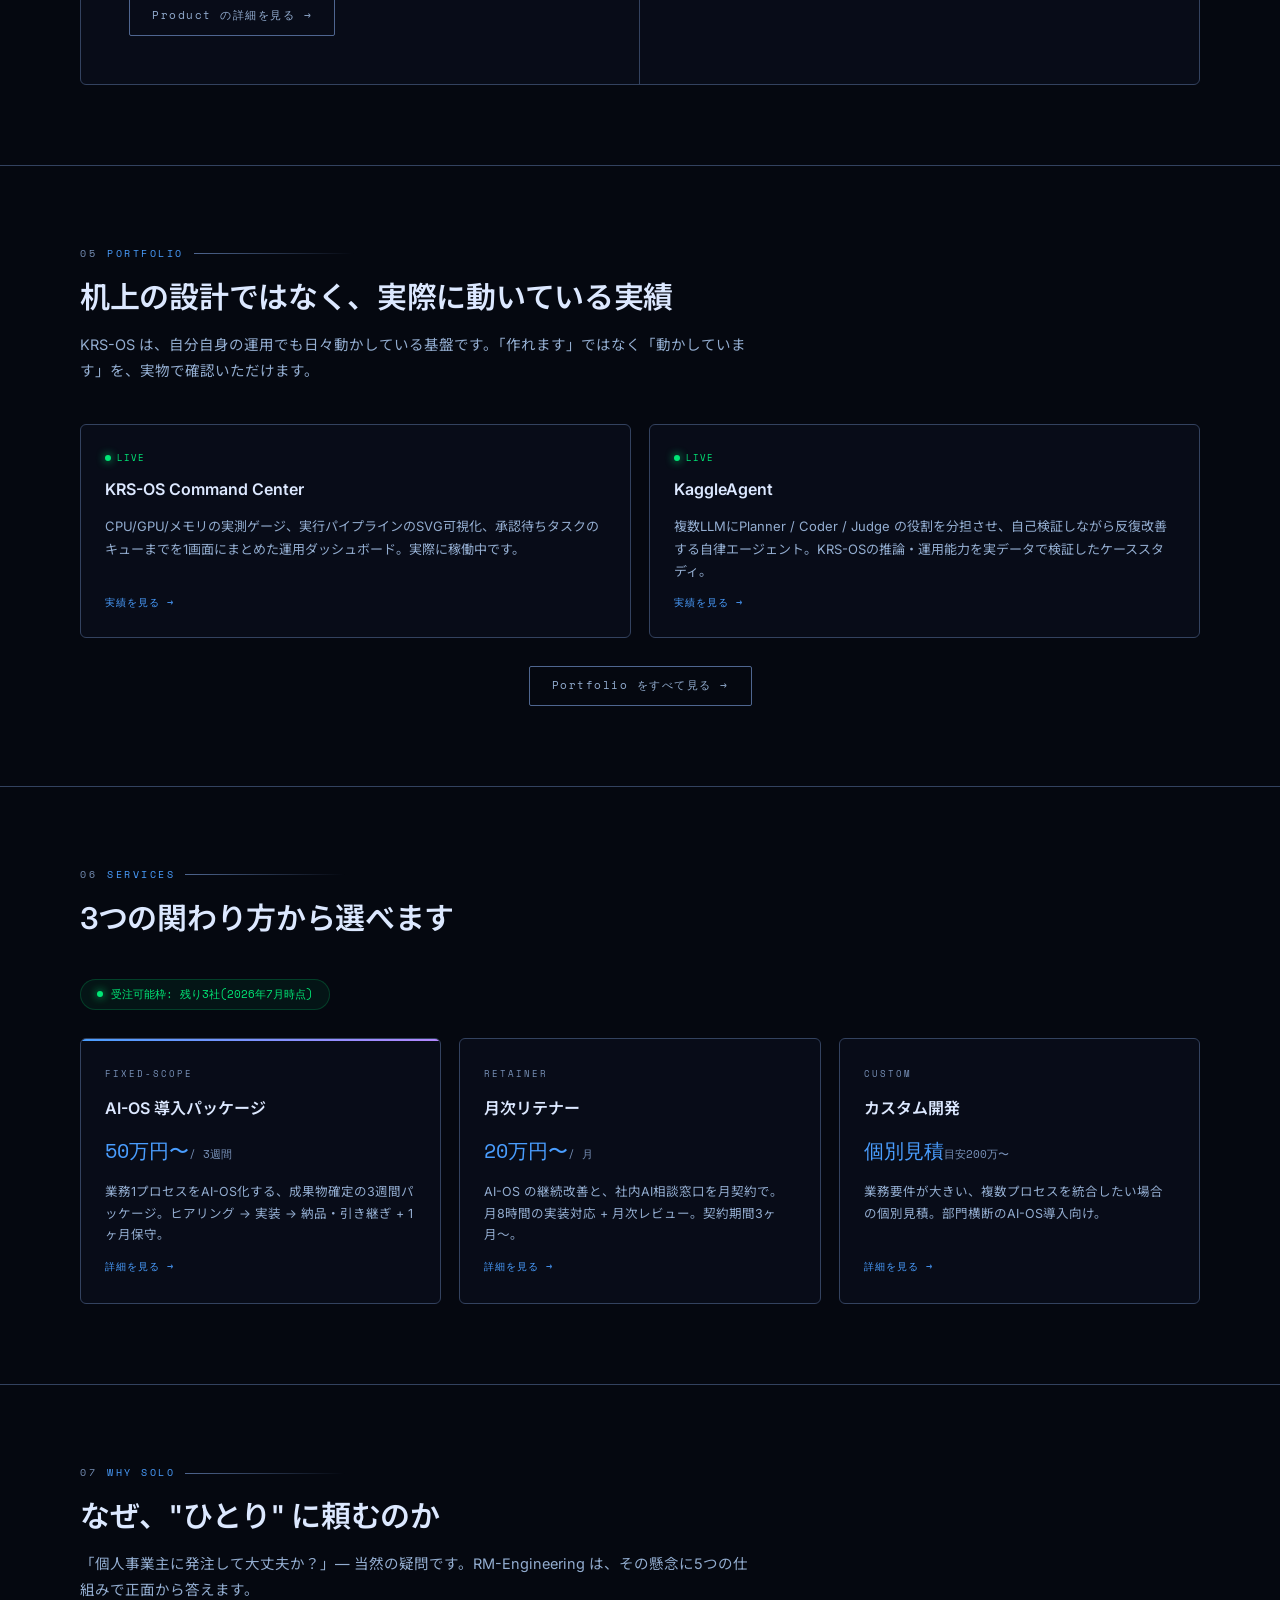
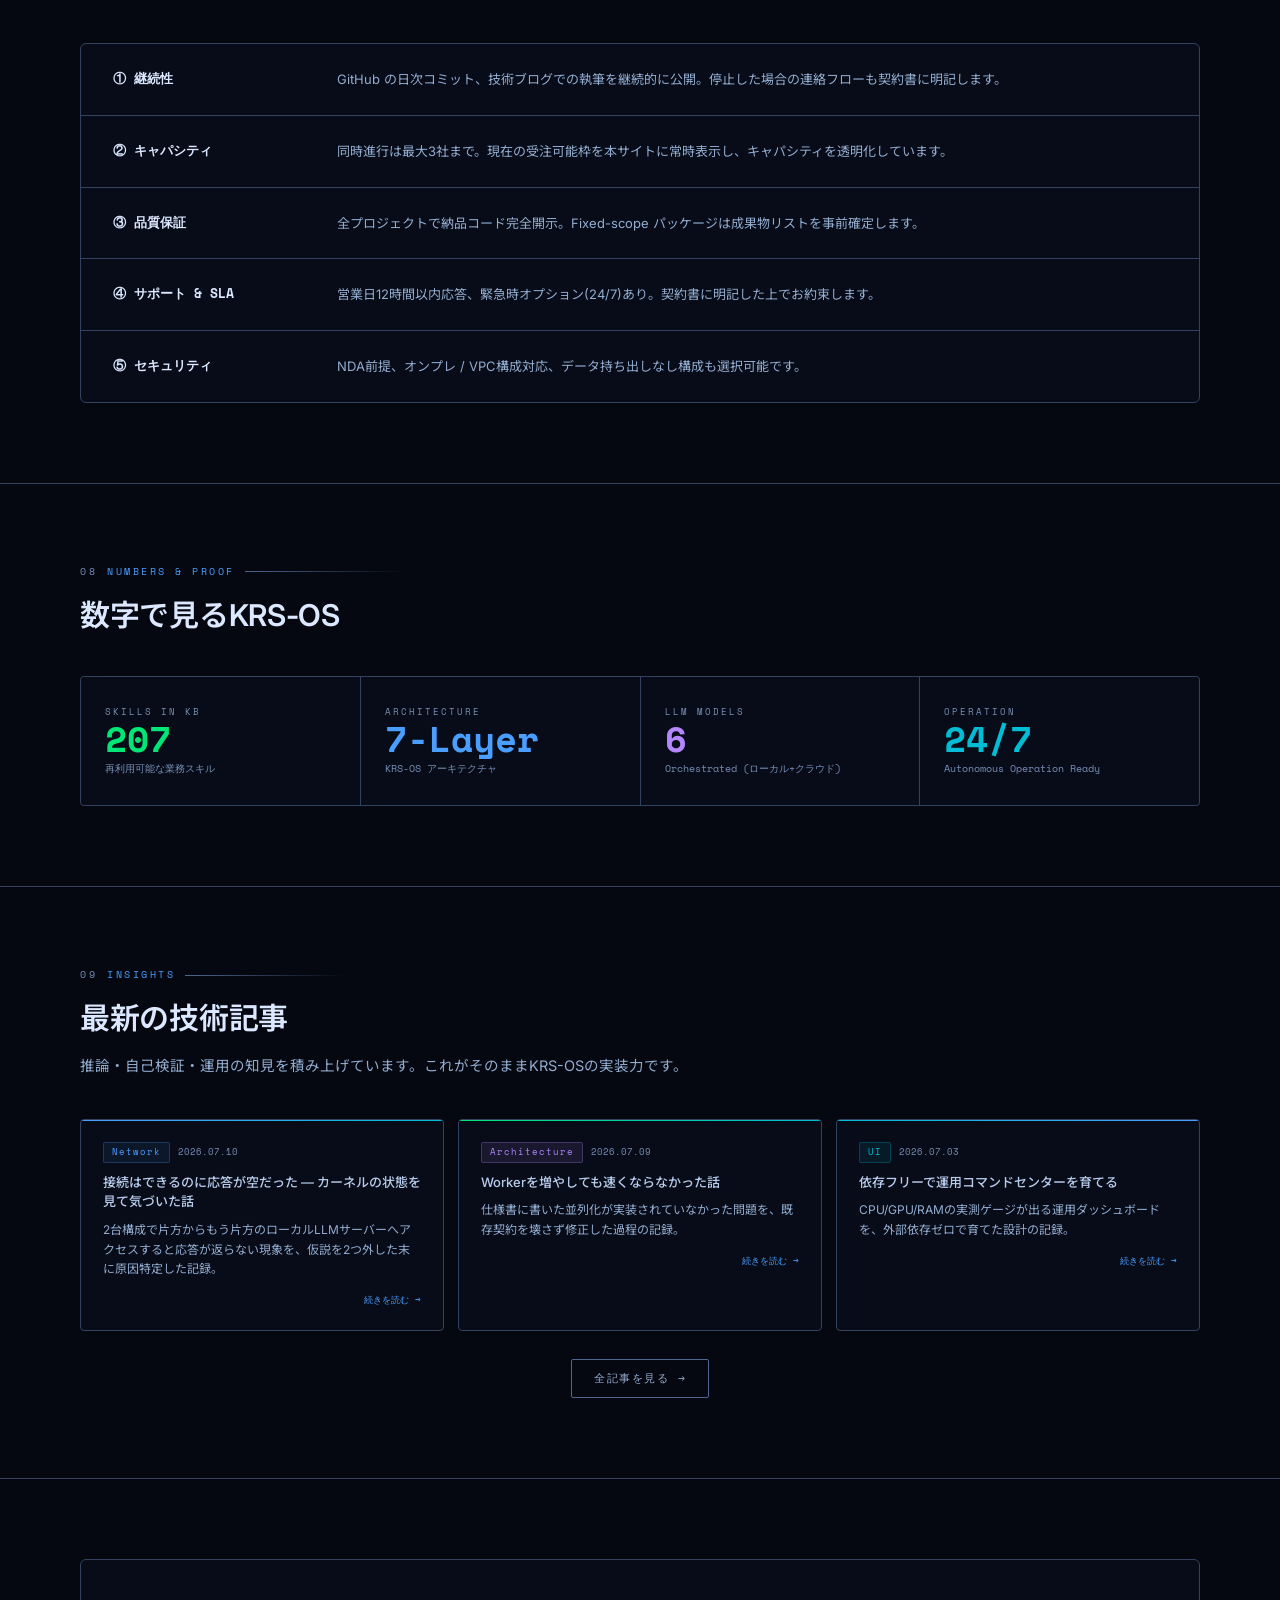
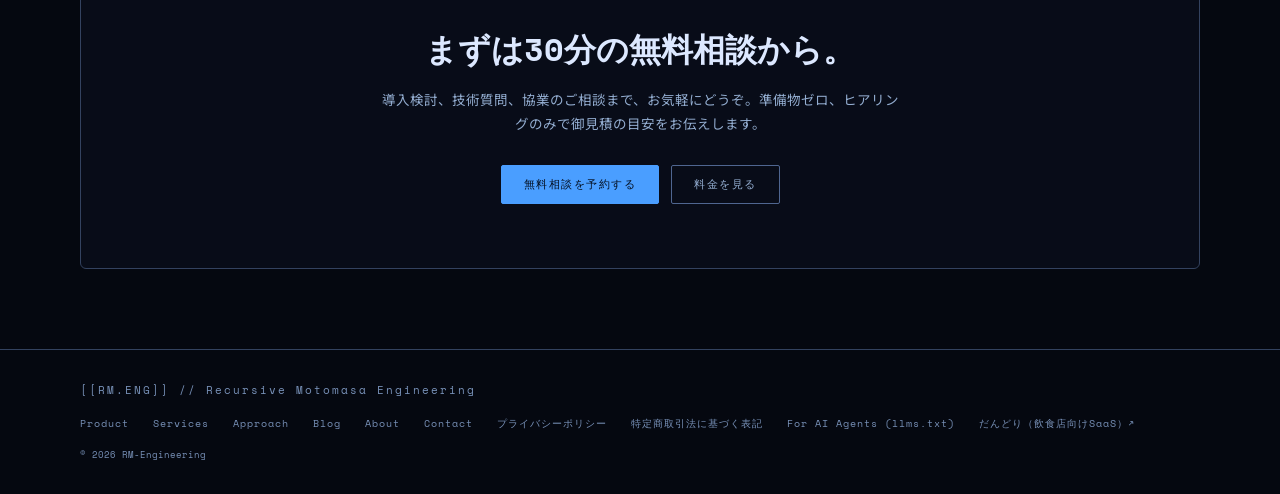
==== commit a5af66d1: "feat: フッターに「だんどり」（飲食店向けSaaS）への相互リンクを追加 restaurant-ops-mvp側で開発した飲食店向けSaaS「だんどり」を https://dandori.rm-e" ====
--- a/index.html
+++ b/index.html
@@ -654,6 +654,7 @@
     <a href="/privacy.html">プライバシーポリシー</a>
     <a href="/tokushoho.html">特定商取引法に基づく表記</a>
     <a href="/llms.txt">For AI Agents (llms.txt)</a>
+    <a href="https://dandori.rm-engineering.jp/" target="_blank" rel="noopener">だんどり（飲食店向けSaaS）↗</a>
   </div>
   <div class="foot-copy">© 2026 RM-Engineering</div>
 </footer>
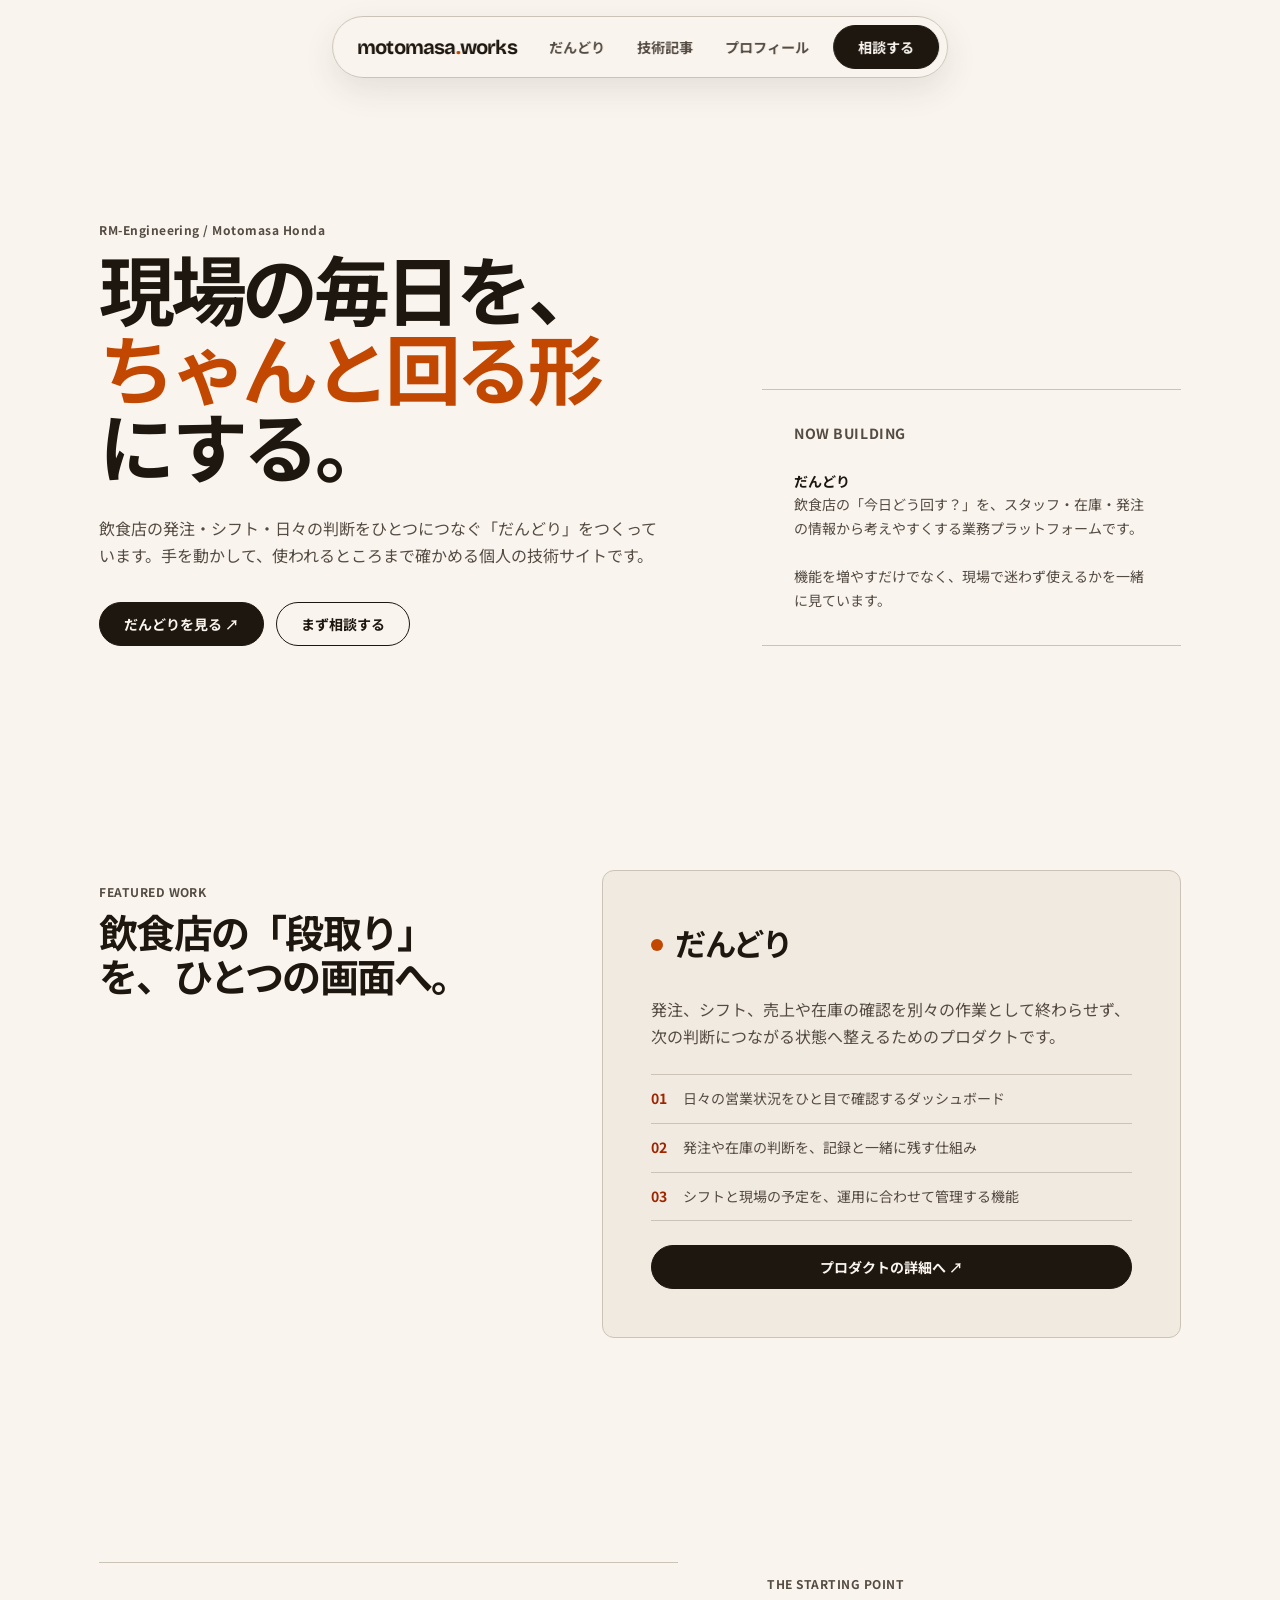
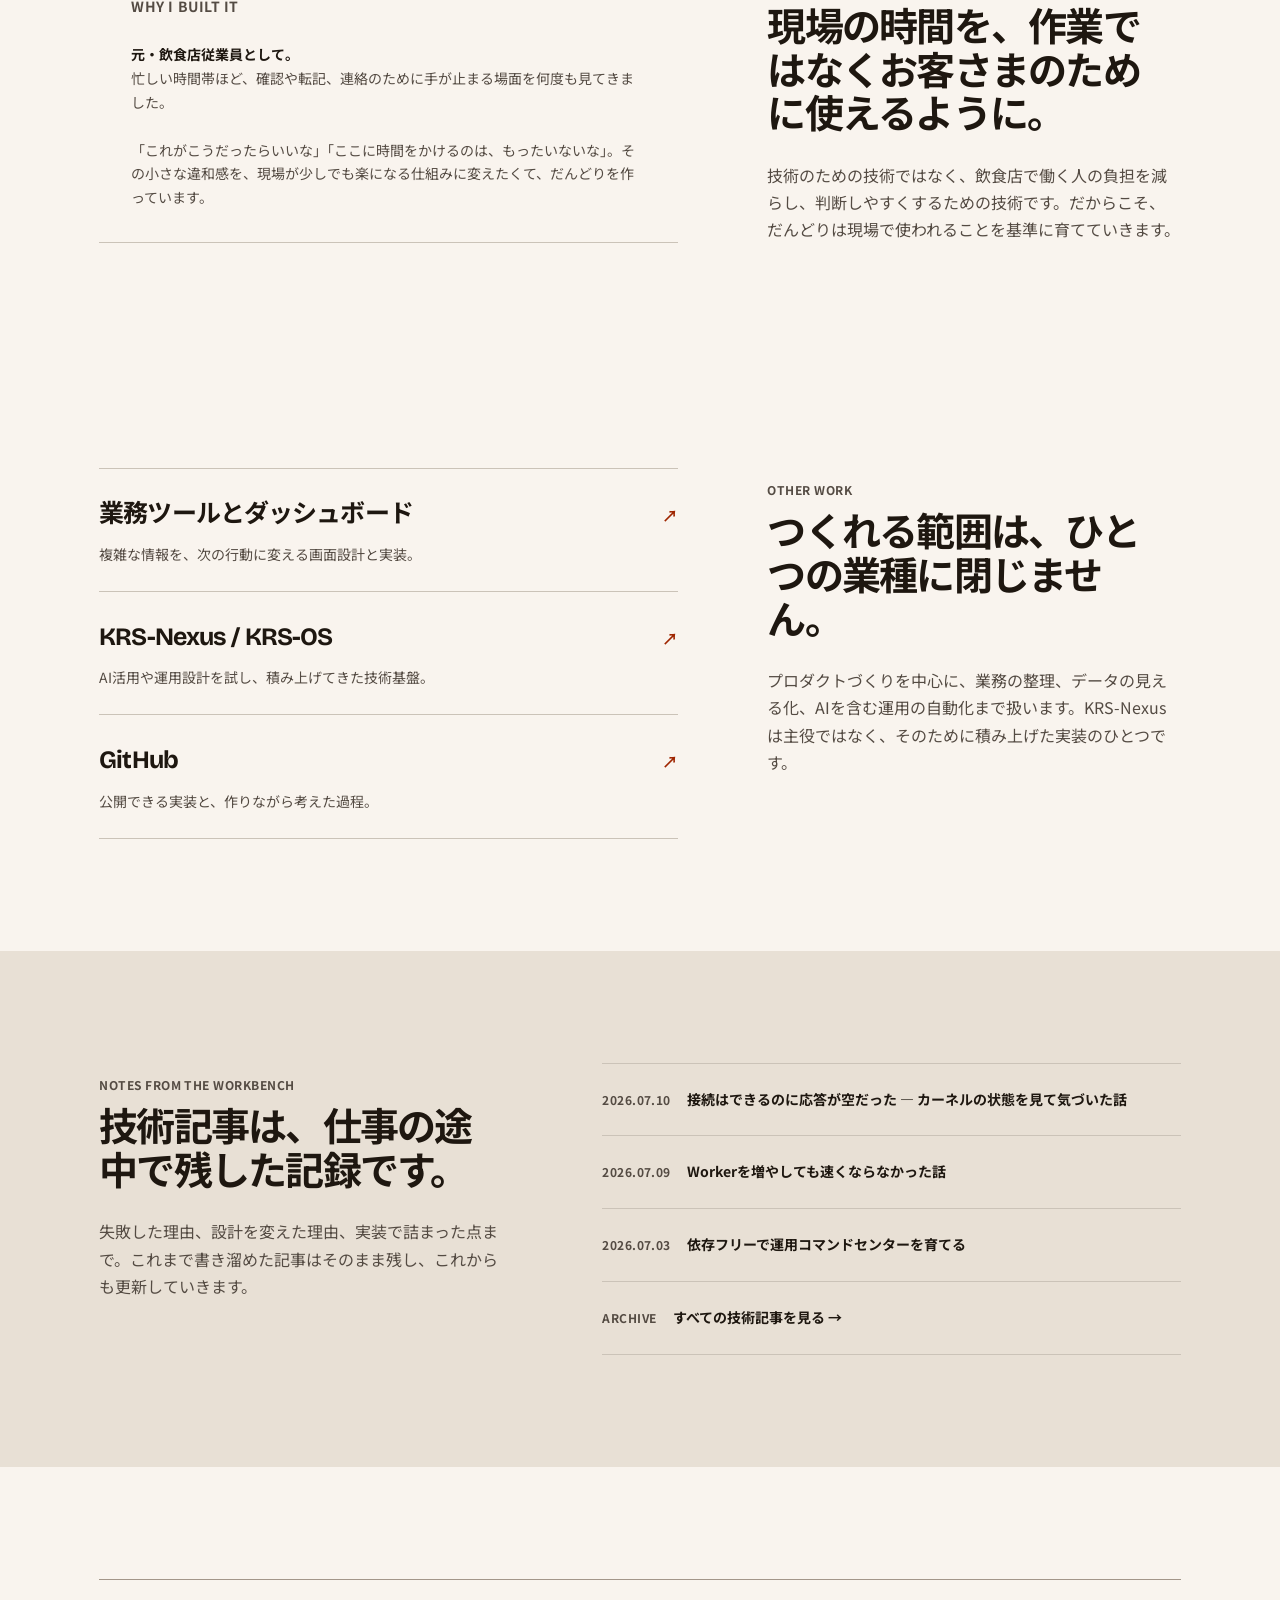
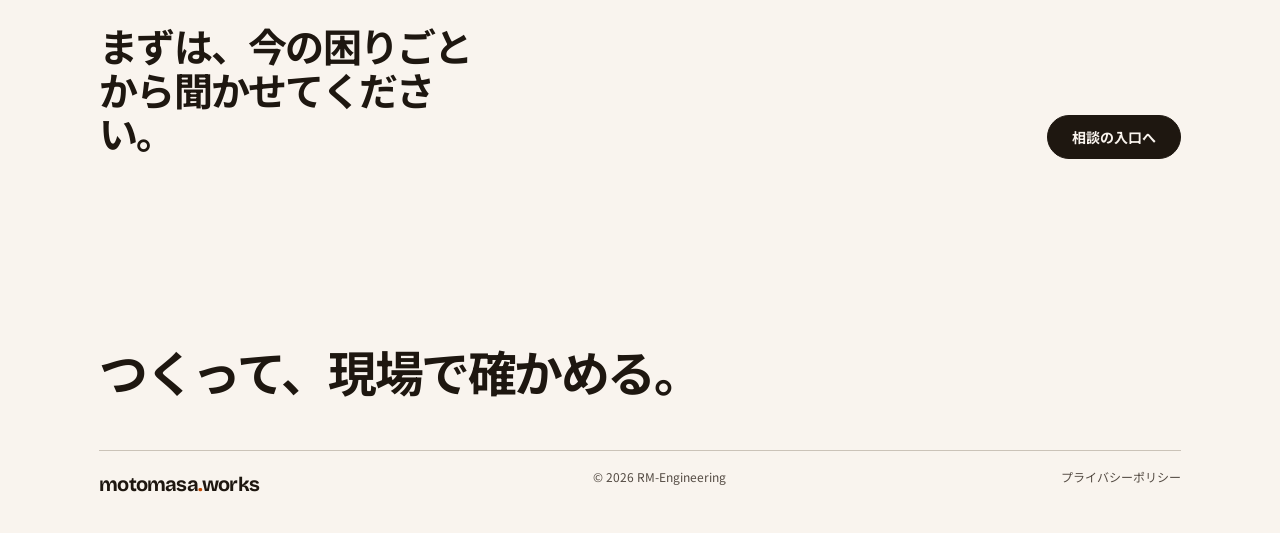
==== commit 67295d70: "feat: refocus personal site on dandori" ====
--- a/index.html
+++ b/index.html
@@ -3,8 +3,8 @@
 <head>
 <meta charset="utf-8">
 <meta name="viewport" content="width=device-width, initial-scale=1.0">
-<meta name="description" content="RM-Engineering — AI-OS Implementation Studio。SIerに数千万円を払わず、AIエージェント基盤「KRS-OS」を、企業の業務プロセスに直接実装する個人技術事務所。">
-<meta name="theme-color" content="#050810">
+<meta name="description" content="Motomasa Honda の個人技術サイト。飲食店の毎日を整える「だんどり」と、業務ツール・AI活用の実装記録を公開しています。">
+<meta name="theme-color" content="#faf6ed">
 <meta name="author" content="motomasa-honda">
 
 <!-- Canonical -->
@@ -13,17 +13,15 @@
 <!-- OGP -->
 <meta property="og:type" content="website">
 <meta property="og:site_name" content="RM-Engineering">
-<meta property="og:title" content="RM-Engineering — AI-OSを、あなたの業務に。">
-<meta property="og:description" content="SIerではなく、ひとりの技術者と直接。企業向けマルチエージェントAI基盤「KRS-OS」を業務に実装する個人技術事務所。">
+<meta property="og:title" content="Motomasa Honda — つくって、現場で確かめる。">
+<meta property="og:description" content="飲食店の毎日を整える「だんどり」と、業務ツール・AI活用の実装記録。">
 <meta property="og:url" content="https://personal-site-eight-delta.vercel.app/">
-<meta property="og:image" content="https://personal-site-eight-delta.vercel.app/og.png">
 <meta property="og:locale" content="ja_JP">
 
 <!-- Twitter Card -->
 <meta name="twitter:card" content="summary_large_image">
-<meta name="twitter:title" content="RM-Engineering — AI-OSを、あなたの業務に。">
-<meta name="twitter:description" content="SIerに丸投げせず、ひとりの専門家と直接組んでAI-OSを業務に実装する。">
-<meta name="twitter:image" content="https://personal-site-eight-delta.vercel.app/og.png">
+<meta name="twitter:title" content="Motomasa Honda — つくって、現場で確かめる。">
+<meta name="twitter:description" content="飲食店の毎日を整える「だんどり」と、業務ツール・AI活用の実装記録。">
 
 <!-- JSON-LD -->
 <script type="application/ld+json">
@@ -31,11 +29,10 @@
   "@context": "https://schema.org",
   "@graph": [
     {
-      "@type": "ProfessionalService",
-      "name": "RM-Engineering",
-      "alternateName": "Recursive Motomasa Engineering",
+      "@type": "Person",
+      "name": "Motomasa Honda",
       "url": "https://personal-site-eight-delta.vercel.app/",
-      "description": "企業の業務プロセスにマルチエージェントAI基盤「KRS-OS」を実装する個人技術事務所。",
+      "description": "飲食店向け業務プラットフォーム「だんどり」と、業務ツール・AI活用の実装記録を公開する個人技術サイト。",
       "areaServed": "JP",
       "sameAs": [
         "https://github.com/motomasa-honda"
@@ -44,20 +41,20 @@
     {
       "@type": "WebSite",
       "url": "https://personal-site-eight-delta.vercel.app/",
-      "name": "RM-Engineering",
+      "name": "motomasa.works",
       "inLanguage": "ja"
     }
   ]
 }
 </script>
 
-<title>RM-Engineering — AI-OSを、あなたの業務に。</title>
+<title>Motomasa Honda — つくって、現場で確かめる。</title>
 <link rel="preconnect" href="https://fonts.googleapis.com">
 <link rel="preconnect" href="https://fonts.gstatic.com" crossorigin>
-<link href="https://fonts.googleapis.com/css2?family=Space+Mono:ital,wght@0,400;0,700;1,400&family=Inter:wght@300;400;500;600&family=Noto+Sans+JP:wght@400;500;700&display=swap" rel="stylesheet">
-
-<link rel="stylesheet" href="/css/site.css">
-<style>
+<link href="https://fonts.googleapis.com/css2?family=Bricolage+Grotesque:opsz,wdth,wght@12..96,75..100,400..800&family=IBM+Plex+Mono:wght@400;500&family=Noto+Sans+JP:wght@400;700&display=swap" rel="stylesheet">
+
+<link rel="stylesheet" href="/css/home.css">
+<style media="not all">
 :root{ --sans: 'Inter', 'Noto Sans JP', sans-serif; }
 
 /* ── BOOT OVERLAY ─────────────────────────── */
@@ -224,7 +221,7 @@
 }
 </style>
 </head>
-<body>
+<body class="home-v2">
 
 <div id="boot">
   <div style="font-family:var(--mono);font-size:10px;color:var(--text3);letter-spacing:2px;margin-bottom:24px">
@@ -234,7 +231,7 @@
   <div style="margin-top:8px"><span id="boot-cursor"></span></div>
 </div>
 
-<a class="skip-link" href="#main">Skip to content</a>
+<a class="skip-link legacy-skip" href="#main">Skip to content</a>
 
 <nav aria-label="Primary">
   <a class="nav-logo" href="/" aria-label="RM-Engineering home">RM<em>.ENG</em></a>
@@ -654,9 +651,116 @@
     <a href="/privacy.html">プライバシーポリシー</a>
     <a href="/tokushoho.html">特定商取引法に基づく表記</a>
     <a href="/llms.txt">For AI Agents (llms.txt)</a>
-    <a href="https://dandori.rm-engineering.jp/" target="_blank" rel="noopener">だんどり（飲食店向けSaaS）↗</a>
+    <a href="https://dandori-lp.vercel.app/" target="_blank" rel="noopener">だんどり（飲食店向けSaaS）↗</a>
   </div>
   <div class="foot-copy">© 2026 RM-Engineering</div>
+</footer>
+
+<a class="skip-link" href="#new-main">本文へ移動</a>
+
+<nav class="site-nav" aria-label="Primary">
+  <a class="wordmark" href="/" aria-label="Motomasa Honda home">motomasa<span>.</span>works</a>
+  <ul class="nav-links">
+    <li><a href="https://dandori-lp.vercel.app/" target="_blank" rel="noopener">だんどり</a></li>
+    <li><a href="/blog.html">技術記事</a></li>
+    <li><a href="/about.html">プロフィール</a></li>
+    <li><a href="/contact.html" class="nav-cta">相談する</a></li>
+  </ul>
+  <button class="nav-toggle" data-nav-toggle aria-label="メニューを開く" aria-expanded="false">Menu</button>
+</nav>
+
+<main id="new-main">
+  <section class="hero" aria-labelledby="hero-title">
+    <div>
+      <p class="hero-kicker">RM-Engineering / Motomasa Honda</p>
+      <h1 id="hero-title">現場の毎日を、<span>ちゃんと回る形</span>にする。</h1>
+      <p class="hero-copy">飲食店の発注・シフト・日々の判断をひとつにつなぐ「だんどり」をつくっています。手を動かして、使われるところまで確かめる個人の技術サイトです。</p>
+      <div class="hero-actions">
+        <a class="button-primary" href="https://dandori-lp.vercel.app/" target="_blank" rel="noopener">だんどりを見る ↗</a>
+        <a class="button-secondary" href="/contact.html">まず相談する</a>
+      </div>
+    </div>
+    <aside class="hero-note" aria-label="このサイトについて">
+      <p class="project-label">NOW BUILDING</p>
+      <p><strong>だんどり</strong><br>飲食店の「今日どう回す？」を、スタッフ・在庫・発注の情報から考えやすくする業務プラットフォームです。</p>
+      <p>機能を増やすだけでなく、現場で迷わず使えるかを一緒に見ています。</p>
+    </aside>
+  </section>
+
+  <section class="page-section split-section" aria-labelledby="dandori-title">
+    <div>
+      <p class="section-kicker">FEATURED WORK</p>
+      <h2 class="section-heading" id="dandori-title">飲食店の「段取り」を、ひとつの画面へ。</h2>
+    </div>
+    <div class="dandori-sheet">
+      <div class="dandori-mark"><span class="dandori-dot" aria-hidden="true"></span>だんどり</div>
+      <p>発注、シフト、売上や在庫の確認を別々の作業として終わらせず、次の判断につながる状態へ整えるためのプロダクトです。</p>
+      <ul class="dandori-list">
+        <li><span>01</span>日々の営業状況をひと目で確認するダッシュボード</li>
+        <li><span>02</span>発注や在庫の判断を、記録と一緒に残す仕組み</li>
+        <li><span>03</span>シフトと現場の予定を、運用に合わせて管理する機能</li>
+      </ul>
+      <a class="button-primary" href="https://dandori-lp.vercel.app/" target="_blank" rel="noopener">プロダクトの詳細へ ↗</a>
+    </div>
+  </section>
+
+  <section class="page-section split-section reverse" aria-labelledby="why-dandori-title">
+    <div class="hero-note">
+      <p class="project-label">WHY I BUILT IT</p>
+      <p><strong>元・飲食店従業員として。</strong><br>忙しい時間帯ほど、確認や転記、連絡のために手が止まる場面を何度も見てきました。</p>
+      <p>「これがこうだったらいいな」「ここに時間をかけるのは、もったいないな」。その小さな違和感を、現場が少しでも楽になる仕組みに変えたくて、だんどりを作っています。</p>
+    </div>
+    <div>
+      <p class="section-kicker">THE STARTING POINT</p>
+      <h2 class="section-heading" id="why-dandori-title">現場の時間を、作業ではなくお客さまのために使えるように。</h2>
+      <p class="section-copy">技術のための技術ではなく、飲食店で働く人の負担を減らし、判断しやすくするための技術です。だからこそ、だんどりは現場で使われることを基準に育てていきます。</p>
+    </div>
+  </section>
+
+  <section class="page-section split-section reverse" aria-labelledby="work-title">
+    <div class="work-list">
+      <a class="work-item" href="/apps.html"><span><span class="work-title">業務ツールとダッシュボード</span><span class="work-detail">複雑な情報を、次の行動に変える画面設計と実装。</span></span><span class="work-arrow">↗</span></a>
+      <a class="work-item" href="/product.html"><span><span class="work-title">KRS-Nexus / KRS-OS</span><span class="work-detail">AI活用や運用設計を試し、積み上げてきた技術基盤。</span></span><span class="work-arrow">↗</span></a>
+      <a class="work-item" href="https://github.com/motomasa-honda" target="_blank" rel="noopener"><span><span class="work-title">GitHub</span><span class="work-detail">公開できる実装と、作りながら考えた過程。</span></span><span class="work-arrow">↗</span></a>
+    </div>
+    <div>
+      <p class="section-kicker">OTHER WORK</p>
+      <h2 class="section-heading" id="work-title">つくれる範囲は、ひとつの業種に閉じません。</h2>
+      <p class="section-copy">プロダクトづくりを中心に、業務の整理、データの見える化、AIを含む運用の自動化まで扱います。KRS-Nexus は主役ではなく、そのために積み上げた実装のひとつです。</p>
+    </div>
+  </section>
+
+  <section class="archive" aria-labelledby="archive-title">
+    <div class="page-section archive-grid">
+      <div>
+        <p class="section-kicker">NOTES FROM THE WORKBENCH</p>
+        <h2 class="section-heading" id="archive-title">技術記事は、仕事の途中で残した記録です。</h2>
+        <p class="section-copy">失敗した理由、設計を変えた理由、実装で詰まった点まで。これまで書き溜めた記事はそのまま残し、これからも更新していきます。</p>
+      </div>
+      <div class="archive-links">
+        <a class="archive-link" href="/post.html?slug=2026-07-10-two-wrong-guesses-before-the-kernel-told-me"><span class="archive-meta">2026.07.10</span><strong>接続はできるのに応答が空だった — カーネルの状態を見て気づいた話</strong></a>
+        <a class="archive-link" href="/post.html?slug=2026-07-09-more-workers-no-faster"><span class="archive-meta">2026.07.09</span><strong>Workerを増やしても速くならなかった話</strong></a>
+        <a class="archive-link" href="/post.html?slug=2026-07-03-growing-a-dependency-free-command-center"><span class="archive-meta">2026.07.03</span><strong>依存フリーで運用コマンドセンターを育てる</strong></a>
+        <a class="archive-link" href="/blog.html"><span class="archive-meta">ARCHIVE</span><strong>すべての技術記事を見る →</strong></a>
+      </div>
+    </div>
+  </section>
+
+  <section class="contact-band" aria-labelledby="contact-title">
+    <div class="contact-band-inner">
+      <h2 id="contact-title">まずは、今の困りごとから聞かせてください。</h2>
+      <a class="button-primary" href="/contact.html">相談の入口へ</a>
+    </div>
+  </section>
+</main>
+
+<footer class="site-footer">
+  <p class="footer-line">つくって、現場で確かめる。</p>
+  <div class="footer-meta">
+    <span class="wordmark">motomasa<span>.</span>works</span>
+    <span>© 2026 RM-Engineering</span>
+    <a href="/privacy.html">プライバシーポリシー</a>
+  </div>
 </footer>
 
 <script src="/js/main.js" defer></script>
--- a/css/home.css
+++ b/css/home.css
@@ -0,0 +1,75 @@
+/* Hallmark · genre: modern-minimal · macrostructure: Split Studio · theme: Coral · tone: editorial-utilitarian · anchor hue: warm coral · enrichment: none · nav: N5 · footer: Ft5
+ * audience: 飲食店・小規模事業者と協業先 · use: だんどりを見る／相談する
+ * knobs: H2 ratio=7/5, right-side=proof column, divider=negative space · Ft5 sentence=38ch, wordmark=under, rule=hairline
+ * Hallmark · pre-emit critique: P5 H4 E5 S5 R5 V4 */
+@import url("/tokens.css");
+html, body { overflow-x: clip; }
+* { box-sizing: border-box; }
+body { margin: 0; background: var(--color-paper); color: var(--color-ink); font-family: var(--font-body); font-size: var(--text-base); line-height: 1.7; -webkit-font-smoothing: antialiased; }
+body.home-v2 > nav:not(.site-nav), body.home-v2 > main#main, body.home-v2 > footer:not(.site-footer), body.home-v2 #boot { display: none; }
+body.home-v2 .legacy-skip { display: none; }
+a { color: inherit; }
+.skip-link { position: fixed; inset: var(--space-sm) auto auto var(--space-sm); z-index: 30; padding: var(--space-sm) var(--space-md); background: var(--color-ink); color: var(--color-on-ink); transform: translateY(-160%); }
+.skip-link:focus { transform: translateY(0); }
+.site-nav { position: fixed; inset: var(--space-md) auto auto 50%; z-index: 20; display: flex; align-items: center; gap: var(--space-lg); width: max-content; max-width: calc(100% - var(--space-xl)); padding: var(--space-xs) var(--space-xs) var(--space-xs) var(--space-lg); border: var(--rule-hair) solid var(--color-rule); border-radius: var(--radius-pill); background: color-mix(in oklch, var(--color-paper) 90%, transparent); box-shadow: var(--shadow-nav); backdrop-filter: blur(1rem) saturate(110%); transform: translateX(-50%); }
+.wordmark { color: var(--color-ink); font-family: var(--font-display); font-size: var(--text-md); font-weight: 700; letter-spacing: -0.04em; text-decoration: none; white-space: nowrap; }
+.wordmark span, .hero h1 span { color: var(--color-accent); }
+.nav-links { display: flex; align-items: center; gap: var(--space-md); margin: 0; padding: 0; list-style: none; }
+.nav-links a, .nav-toggle { color: var(--color-ink-muted); font-family: var(--font-body); font-size: var(--text-sm); font-weight: 700; text-decoration: none; white-space: nowrap; }
+.nav-links a:not(.nav-cta) { padding: var(--space-xs); }
+.nav-links a:hover, .nav-links a:focus-visible, .nav-links a.active { color: var(--color-accent-strong); }
+.nav-cta, .button-primary, .button-secondary { display: inline-flex; align-items: center; justify-content: center; min-height: var(--control-height); padding: var(--space-sm) var(--space-lg); border: var(--rule-hair) solid var(--color-ink); border-radius: var(--radius-pill); font-family: var(--font-body); font-size: var(--text-sm); font-weight: 700; line-height: 1; text-decoration: none; white-space: nowrap; transition: background-color var(--dur-short) var(--ease-out), color var(--dur-short) var(--ease-out), transform var(--dur-short) var(--ease-out), border-color var(--dur-short) var(--ease-out); }
+.nav-cta, .button-primary { background: var(--color-ink); color: var(--color-on-ink); }
+.nav-links a.nav-cta { color: var(--color-on-ink); }
+.button-secondary { background: transparent; color: var(--color-ink); }
+.nav-cta:hover, .button-primary:hover { background: var(--color-accent-strong); border-color: var(--color-accent-strong); color: var(--color-on-ink); }
+.nav-links a.nav-cta:hover, .nav-links a.nav-cta:focus-visible { color: var(--color-on-ink); }
+.button-secondary:hover { border-color: var(--color-accent-strong); color: var(--color-accent-strong); }
+.nav-cta:active, .button-primary:active, .button-secondary:active { transform: translateY(1px); }
+.nav-cta:focus-visible, .button-primary:focus-visible, .button-secondary:focus-visible, .nav-links a:focus-visible, .nav-toggle:focus-visible { outline: 3px solid var(--color-focus); outline-offset: 3px; }
+.nav-cta[aria-disabled="true"], .button-primary[aria-disabled="true"], .button-secondary[aria-disabled="true"] { cursor: not-allowed; opacity: 0.55; pointer-events: none; }
+.nav-toggle { display: none; min-width: var(--control-height); min-height: var(--control-height); border: 0; background: transparent; cursor: pointer; }
+.hero { display: grid; grid-template-columns: minmax(0, 7fr) minmax(0, 5fr); gap: clamp(var(--space-xl), 6vw, var(--space-4xl)); align-items: end; max-width: var(--page-width); min-height: 43rem; margin: 0 auto; padding: var(--space-hero-top) var(--page-gutter) var(--space-4xl); }
+.hero-kicker, .section-kicker, .project-label, .archive-meta { color: var(--color-ink-muted); font-family: var(--font-body); font-size: var(--text-xs); font-weight: 700; letter-spacing: 0.04em; }
+.hero h1, .section-heading, .footer-line { overflow-wrap: anywhere; min-width: 0; }
+.hero h1 { max-width: 11ch; margin: var(--space-md) 0 var(--space-lg); font-family: var(--font-display); font-size: var(--text-display); font-weight: 700; letter-spacing: -0.06em; line-height: 1.03; }
+.hero-copy { max-width: 35rem; margin: 0; color: var(--color-ink-muted); }
+.hero-actions { display: flex; flex-wrap: wrap; gap: var(--space-sm); margin-top: var(--space-xl); }
+.hero-note { display: grid; gap: var(--space-lg); padding: var(--space-xl); border-block: var(--rule-hair) solid var(--color-rule); }
+.hero-note p { margin: 0; color: var(--color-ink-muted); font-size: var(--text-sm); }
+.hero-note strong { color: var(--color-ink); }
+.page-section { max-width: var(--page-width); margin: 0 auto; padding: var(--space-4xl) var(--page-gutter); }
+.split-section { display: grid; grid-template-columns: minmax(0, 5fr) minmax(0, 7fr); gap: clamp(var(--space-xl), 7vw, var(--space-4xl)); align-items: start; }
+.split-section.reverse { grid-template-columns: minmax(0, 7fr) minmax(0, 5fr); }
+.section-heading { max-width: 15ch; margin: var(--space-sm) 0 0; font-family: var(--font-display); font-size: var(--text-2xl); font-weight: 700; letter-spacing: -0.045em; line-height: 1.12; }
+.section-copy { margin: var(--space-lg) 0 0; color: var(--color-ink-muted); }
+.dandori-sheet { display: grid; gap: var(--space-lg); padding: clamp(var(--space-xl), 4vw, var(--space-2xl)); background: var(--color-paper-raised); border: var(--rule-hair) solid var(--color-rule); border-radius: var(--radius-md); }
+.dandori-mark { display: flex; align-items: center; gap: var(--space-sm); color: var(--color-ink); font-family: var(--font-display); font-size: var(--text-xl); font-weight: 700; letter-spacing: -0.05em; }
+.dandori-dot { width: 0.75rem; height: 0.75rem; border-radius: 50%; background: var(--color-accent); }
+.dandori-sheet p { max-width: 38rem; margin: 0; color: var(--color-ink-muted); }
+.dandori-list { display: grid; gap: 0; margin: 0; padding: 0; list-style: none; border-top: var(--rule-hair) solid var(--color-rule); }
+.dandori-list li { display: grid; grid-template-columns: 1.25rem 1fr; gap: var(--space-sm); padding: var(--space-sm) 0; border-bottom: var(--rule-hair) solid var(--color-rule); color: var(--color-ink-muted); font-size: var(--text-sm); }
+.dandori-list span { color: var(--color-accent-strong); font-family: var(--font-body); font-weight: 700; }
+.work-list { display: grid; gap: 0; border-top: var(--rule-hair) solid var(--color-rule); }
+.work-item { display: grid; grid-template-columns: minmax(0, 1fr) auto; gap: var(--space-lg); align-items: baseline; padding: var(--space-lg) 0; border-bottom: var(--rule-hair) solid var(--color-rule); text-decoration: none; }
+.work-item:hover .work-title, .work-item:focus-visible .work-title { color: var(--color-accent-strong); }
+.work-title { font-family: var(--font-display); font-size: var(--text-lg); font-weight: 700; letter-spacing: -0.035em; transition: color var(--dur-short) var(--ease-out); }
+.work-detail { display: block; margin-top: var(--space-xs); color: var(--color-ink-muted); font-size: var(--text-sm); }
+.work-arrow { color: var(--color-accent-strong); font-family: var(--font-body); font-weight: 700; }
+.archive { background: var(--color-paper-soft); }
+.archive-grid { display: grid; grid-template-columns: minmax(0, 5fr) minmax(0, 7fr); gap: clamp(var(--space-xl), 7vw, var(--space-4xl)); }
+.archive-links { display: grid; gap: 0; border-top: var(--rule-hair) solid var(--color-rule); }
+.archive-link { display: grid; grid-template-columns: auto minmax(0, 1fr); gap: var(--space-md); align-items: baseline; padding: var(--space-lg) 0; border-bottom: var(--rule-hair) solid var(--color-rule); color: var(--color-ink); text-decoration: none; }
+.archive-link:hover, .archive-link:focus-visible { color: var(--color-accent-strong); }
+.archive-link strong { font-size: var(--text-sm); }
+.contact-band { max-width: var(--page-width); margin: 0 auto; padding: var(--space-4xl) var(--page-gutter); }
+.contact-band-inner { display: flex; flex-wrap: wrap; align-items: end; justify-content: space-between; gap: var(--space-xl); padding-top: var(--space-2xl); border-top: var(--rule-hair) solid var(--color-rule-strong); }
+.contact-band h2 { max-width: 16ch; margin: 0; font-family: var(--font-display); font-size: var(--text-2xl); font-weight: 700; letter-spacing: -0.045em; line-height: 1.12; }
+.site-footer { max-width: var(--page-width); margin: 0 auto; padding: var(--space-3xl) var(--page-gutter) var(--space-xl); }
+.footer-line { max-width: 20ch; margin: 0 0 var(--space-2xl); font-family: var(--font-display); font-size: clamp(var(--text-xl), 4vw, var(--text-3xl)); font-weight: 700; letter-spacing: -0.05em; line-height: 1.05; }
+.footer-meta { display: flex; flex-wrap: wrap; justify-content: space-between; gap: var(--space-md); padding-top: var(--space-md); border-top: var(--rule-hair) solid var(--color-rule); color: var(--color-ink-muted); font-size: var(--text-xs); }
+.footer-meta a { color: inherit; text-decoration: none; white-space: nowrap; }
+.footer-meta a:hover, .footer-meta a:focus-visible { color: var(--color-accent-strong); }
+@media (max-width: 48rem) { .site-nav { gap: var(--space-sm); padding-left: var(--space-md); } .nav-links { position: absolute; top: calc(100% + var(--space-xs)); right: 0; display: none; width: min(20rem, calc(100vw - var(--space-xl))); padding: var(--space-sm); border: var(--rule-hair) solid var(--color-rule); border-radius: var(--radius-md); background: var(--color-paper); box-shadow: var(--shadow-nav); } .nav-links.open { display: grid; } .nav-links a:not(.nav-cta) { display: flex; align-items: center; min-height: var(--control-height); } .nav-toggle { display: inline-grid; place-items: center; } .hero, .split-section, .split-section.reverse, .archive-grid { grid-template-columns: minmax(0, 1fr); } .hero { min-height: auto; padding-top: var(--space-3xl); } .hero-note { margin-top: var(--space-xl); } }
+@media (max-width: 25rem) { .site-nav { width: calc(100% - var(--space-xl)); justify-content: space-between; } .wordmark { font-size: var(--text-base); } .hero-actions, .contact-band-inner { align-items: stretch; } .hero-actions .button-primary, .hero-actions .button-secondary, .contact-band .button-primary { width: 100%; } }
+@media (prefers-reduced-motion: reduce) { *, *::before, *::after { scroll-behavior: auto !important; transition-duration: 0ms !important; } }
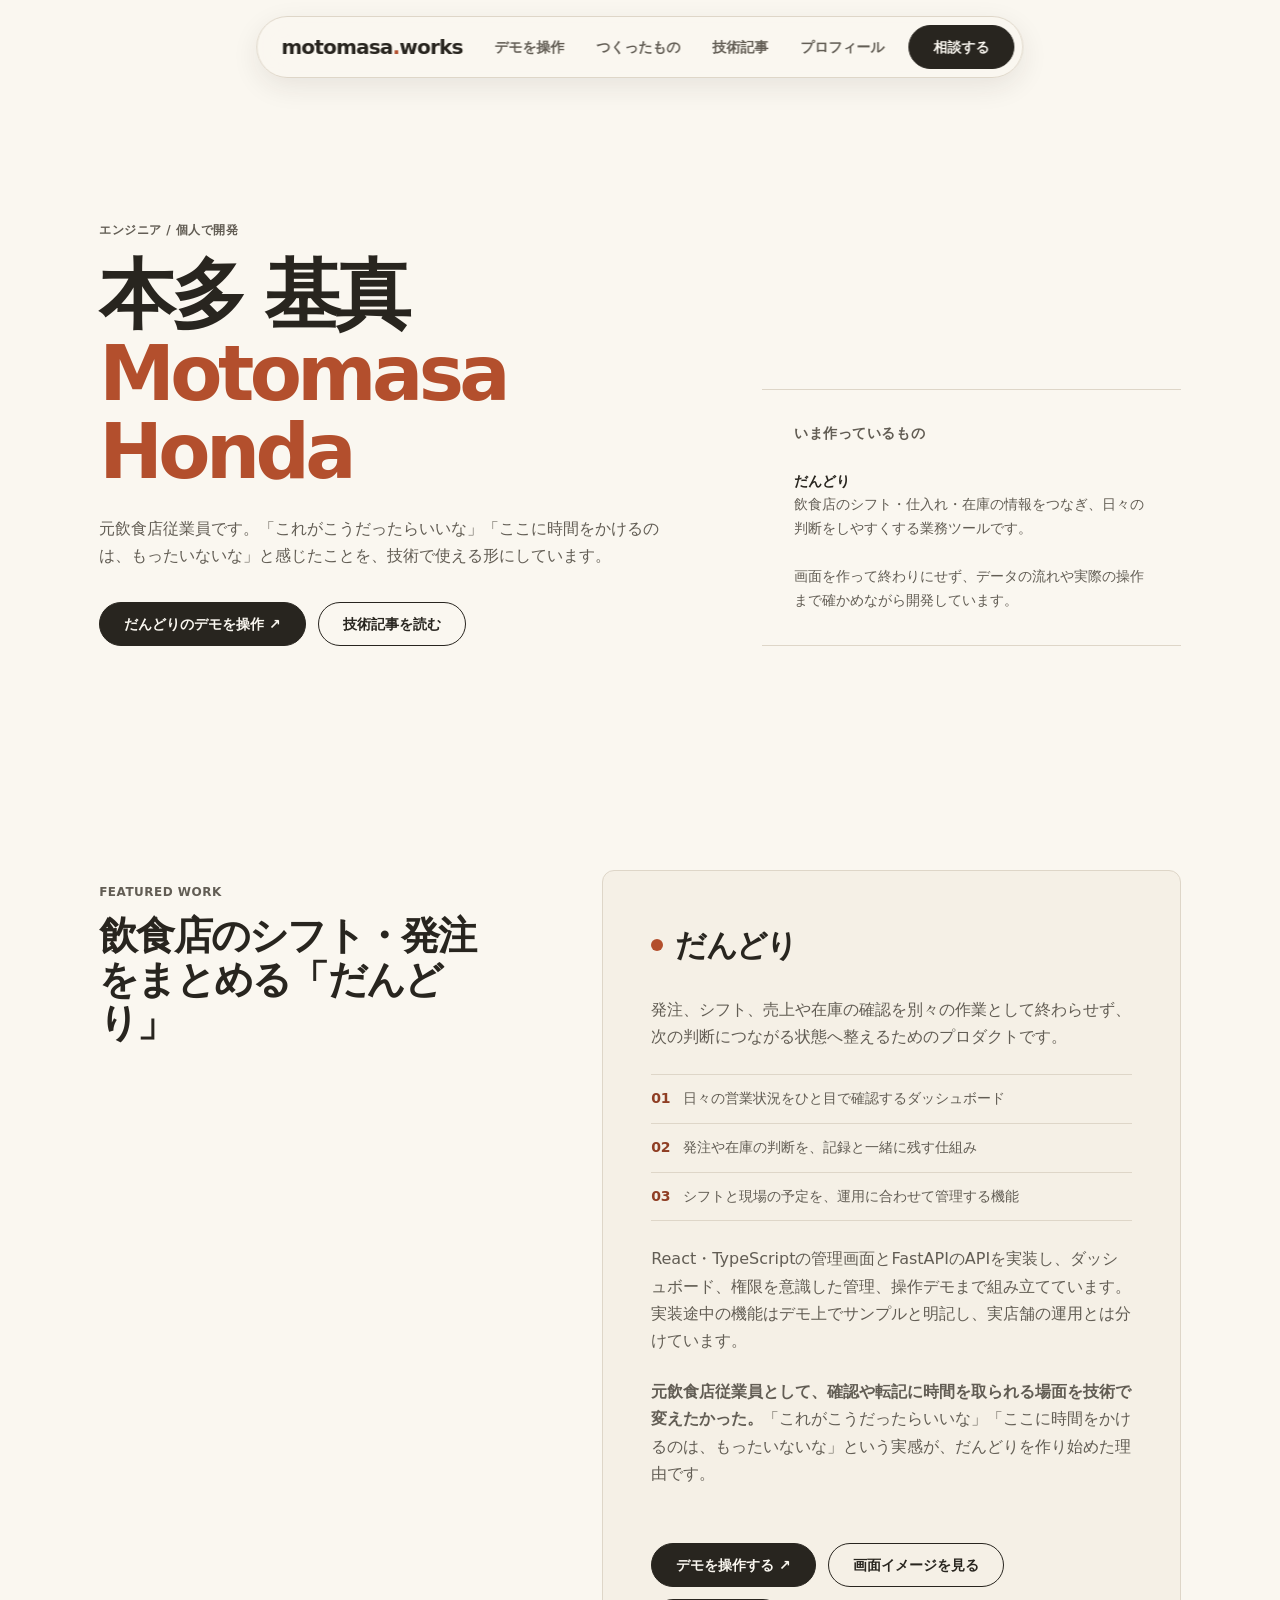
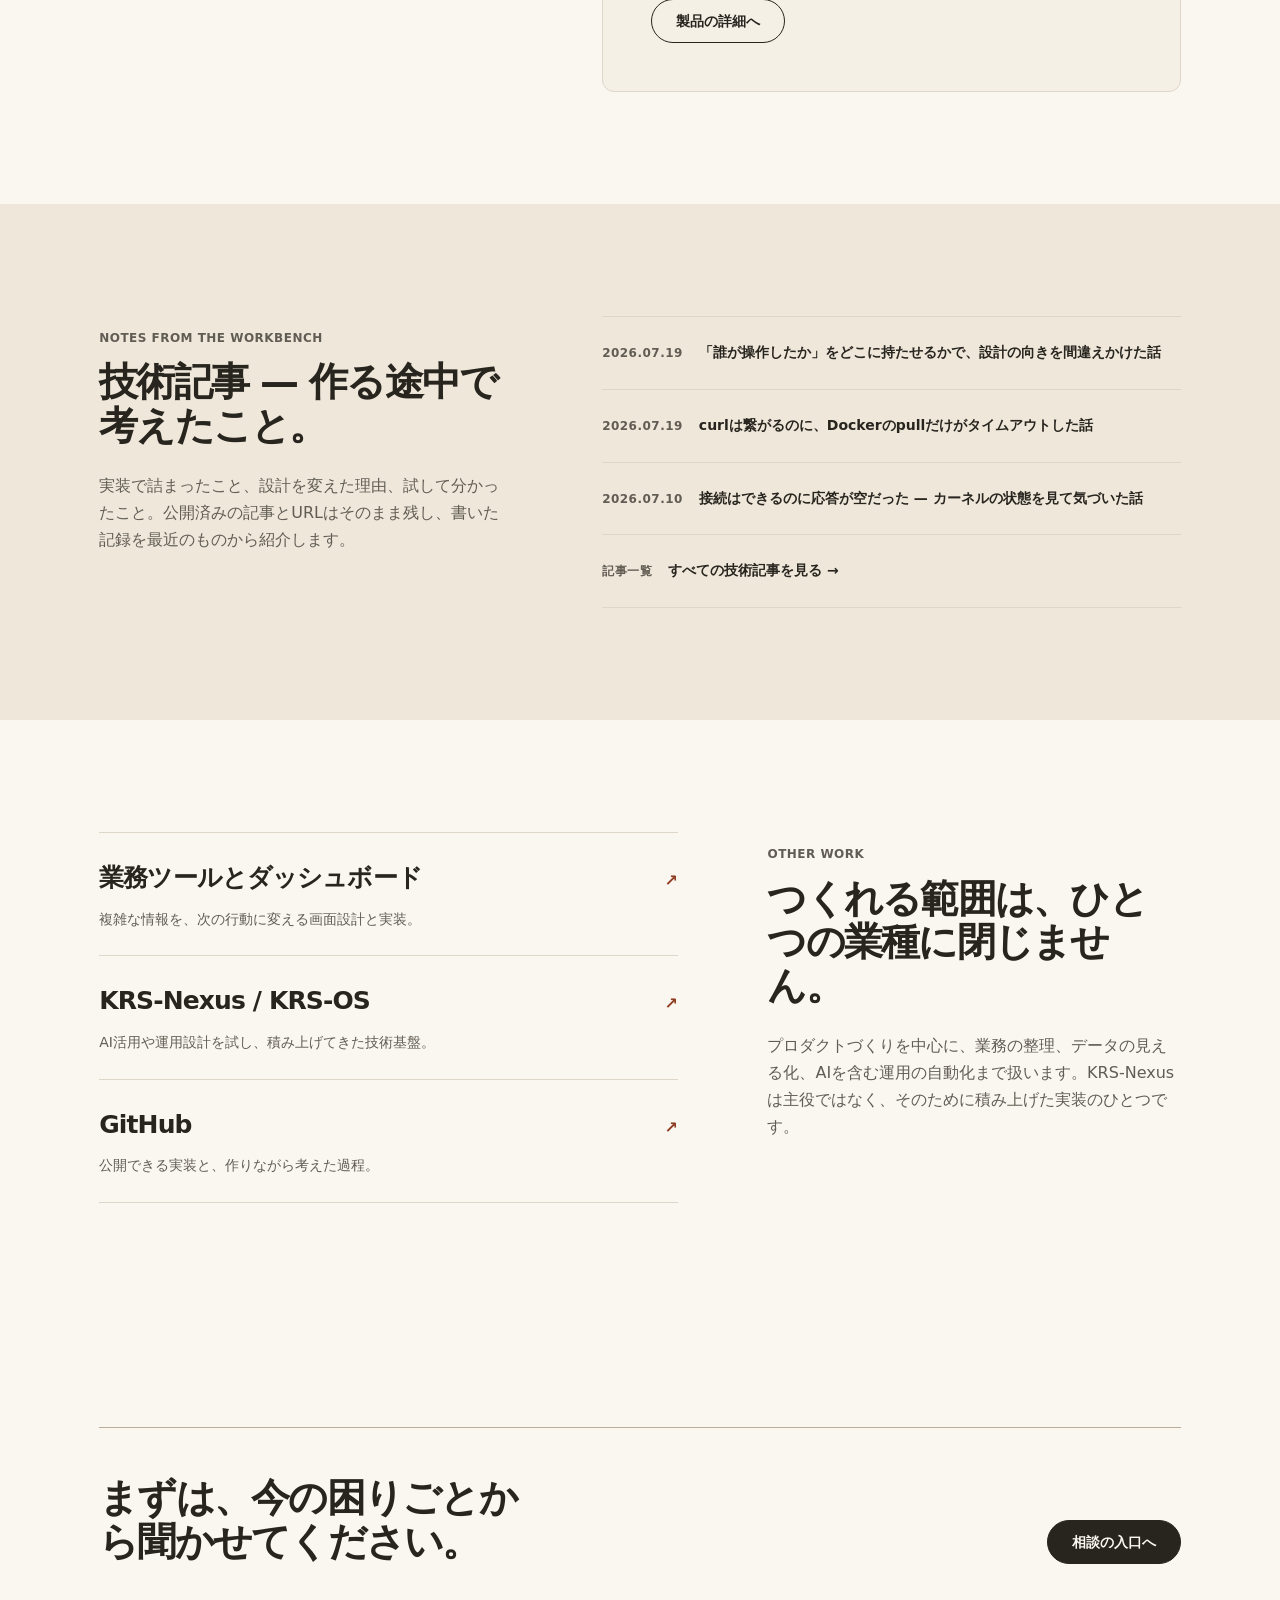
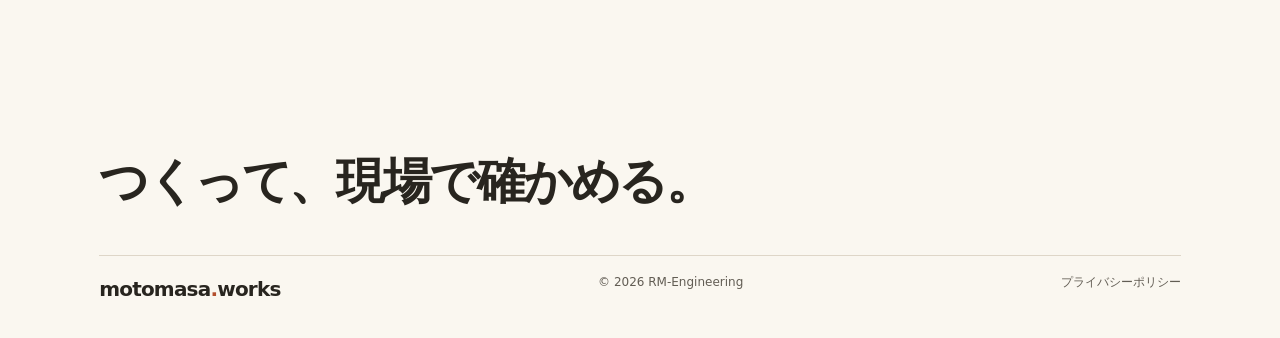
==== commit c5ec0b94: "feat: center personal site on projects and writing" ====
--- a/index.html
+++ b/index.html
@@ -4,7 +4,7 @@
 <meta charset="utf-8">
 <meta name="viewport" content="width=device-width, initial-scale=1.0">
 <meta name="description" content="Motomasa Honda の個人技術サイト。飲食店の毎日を整える「だんどり」と、業務ツール・AI活用の実装記録を公開しています。">
-<meta name="theme-color" content="#faf6ed">
+<meta name="theme-color" content="#faf7f0">
 <meta name="author" content="motomasa-honda">
 
 <!-- Canonical -->
@@ -12,7 +12,7 @@
 
 <!-- OGP -->
 <meta property="og:type" content="website">
-<meta property="og:site_name" content="RM-Engineering">
+<meta property="og:site_name" content="Motomasa Honda">
 <meta property="og:title" content="Motomasa Honda — つくって、現場で確かめる。">
 <meta property="og:description" content="飲食店の毎日を整える「だんどり」と、業務ツール・AI活用の実装記録。">
 <meta property="og:url" content="https://personal-site-eight-delta.vercel.app/">
@@ -41,7 +41,7 @@
     {
       "@type": "WebSite",
       "url": "https://personal-site-eight-delta.vercel.app/",
-      "name": "motomasa.works",
+      "name": "Motomasa Honda — 個人技術サイト",
       "inLanguage": "ja"
     }
   ]
@@ -49,10 +49,6 @@
 </script>
 
 <title>Motomasa Honda — つくって、現場で確かめる。</title>
-<link rel="preconnect" href="https://fonts.googleapis.com">
-<link rel="preconnect" href="https://fonts.gstatic.com" crossorigin>
-<link href="https://fonts.googleapis.com/css2?family=Bricolage+Grotesque:opsz,wdth,wght@12..96,75..100,400..800&family=IBM+Plex+Mono:wght@400;500&family=Noto+Sans+JP:wght@400;700&display=swap" rel="stylesheet">
-
 <link rel="stylesheet" href="/css/home.css">
 <style media="not all">
 :root{ --sans: 'Inter', 'Noto Sans JP', sans-serif; }
@@ -223,6 +219,8 @@
 </head>
 <body class="home-v2">
 
+<!-- The previous corporate homepage is retained as inert reference markup; it is not rendered. -->
+<template id="archived-home-v1">
 <div id="boot">
   <div style="font-family:var(--mono);font-size:10px;color:var(--text3);letter-spacing:2px;margin-bottom:24px">
     RM-ENGINEERING — AI-OS IMPLEMENTATION STUDIO
@@ -656,12 +654,15 @@
   <div class="foot-copy">© 2026 RM-Engineering</div>
 </footer>
 
+</template>
+
 <a class="skip-link" href="#new-main">本文へ移動</a>
 
 <nav class="site-nav" aria-label="Primary">
   <a class="wordmark" href="/" aria-label="Motomasa Honda home">motomasa<span>.</span>works</a>
   <ul class="nav-links">
-    <li><a href="https://dandori-lp.vercel.app/" target="_blank" rel="noopener">だんどり</a></li>
+    <li><a href="https://dandori-lp.vercel.app/demo/#/dashboard">デモを操作</a></li>
+    <li><a href="/apps.html">つくったもの</a></li>
     <li><a href="/blog.html">技術記事</a></li>
     <li><a href="/about.html">プロフィール</a></li>
     <li><a href="/contact.html" class="nav-cta">相談する</a></li>
@@ -672,25 +673,25 @@
 <main id="new-main">
   <section class="hero" aria-labelledby="hero-title">
     <div>
-      <p class="hero-kicker">RM-Engineering / Motomasa Honda</p>
-      <h1 id="hero-title">現場の毎日を、<span>ちゃんと回る形</span>にする。</h1>
-      <p class="hero-copy">飲食店の発注・シフト・日々の判断をひとつにつなぐ「だんどり」をつくっています。手を動かして、使われるところまで確かめる個人の技術サイトです。</p>
+      <p class="hero-kicker">エンジニア / 個人で開発</p>
+      <h1 id="hero-title">本多 基真<br><span>Motomasa Honda</span></h1>
+      <p class="hero-copy">元飲食店従業員です。「これがこうだったらいいな」「ここに時間をかけるのは、もったいないな」と感じたことを、技術で使える形にしています。</p>
       <div class="hero-actions">
-        <a class="button-primary" href="https://dandori-lp.vercel.app/" target="_blank" rel="noopener">だんどりを見る ↗</a>
-        <a class="button-secondary" href="/contact.html">まず相談する</a>
+        <a class="button-primary" href="https://dandori-lp.vercel.app/demo/#/dashboard">だんどりのデモを操作 ↗</a>
+        <a class="button-secondary" href="/blog.html">技術記事を読む</a>
       </div>
     </div>
     <aside class="hero-note" aria-label="このサイトについて">
-      <p class="project-label">NOW BUILDING</p>
-      <p><strong>だんどり</strong><br>飲食店の「今日どう回す？」を、スタッフ・在庫・発注の情報から考えやすくする業務プラットフォームです。</p>
-      <p>機能を増やすだけでなく、現場で迷わず使えるかを一緒に見ています。</p>
+      <p class="project-label">いま作っているもの</p>
+      <p><strong>だんどり</strong><br>飲食店のシフト・仕入れ・在庫の情報をつなぎ、日々の判断をしやすくする業務ツールです。</p>
+      <p>画面を作って終わりにせず、データの流れや実際の操作まで確かめながら開発しています。</p>
     </aside>
   </section>
 
   <section class="page-section split-section" aria-labelledby="dandori-title">
     <div>
       <p class="section-kicker">FEATURED WORK</p>
-      <h2 class="section-heading" id="dandori-title">飲食店の「段取り」を、ひとつの画面へ。</h2>
+      <h2 class="section-heading" id="dandori-title">飲食店のシフト・発注をまとめる「だんどり」</h2>
     </div>
     <div class="dandori-sheet">
       <div class="dandori-mark"><span class="dandori-dot" aria-hidden="true"></span>だんどり</div>
@@ -700,20 +701,29 @@
         <li><span>02</span>発注や在庫の判断を、記録と一緒に残す仕組み</li>
         <li><span>03</span>シフトと現場の予定を、運用に合わせて管理する機能</li>
       </ul>
-      <a class="button-primary" href="https://dandori-lp.vercel.app/" target="_blank" rel="noopener">プロダクトの詳細へ ↗</a>
+      <p>React・TypeScriptの管理画面とFastAPIのAPIを実装し、ダッシュボード、権限を意識した管理、操作デモまで組み立てています。実装途中の機能はデモ上でサンプルと明記し、実店舗の運用とは分けています。</p>
+      <p><strong>元飲食店従業員として、確認や転記に時間を取られる場面を技術で変えたかった。</strong>「これがこうだったらいいな」「ここに時間をかけるのは、もったいないな」という実感が、だんどりを作り始めた理由です。</p>
+      <div class="hero-actions">
+        <a class="button-primary" href="https://dandori-lp.vercel.app/demo/#/dashboard">デモを操作する ↗</a>
+        <a class="button-secondary" href="https://dandori-lp.vercel.app/#screens">画面イメージを見る</a>
+        <a class="button-secondary" href="https://dandori-lp.vercel.app/">製品の詳細へ</a>
+      </div>
     </div>
   </section>
 
-  <section class="page-section split-section reverse" aria-labelledby="why-dandori-title">
-    <div class="hero-note">
-      <p class="project-label">WHY I BUILT IT</p>
-      <p><strong>元・飲食店従業員として。</strong><br>忙しい時間帯ほど、確認や転記、連絡のために手が止まる場面を何度も見てきました。</p>
-      <p>「これがこうだったらいいな」「ここに時間をかけるのは、もったいないな」。その小さな違和感を、現場が少しでも楽になる仕組みに変えたくて、だんどりを作っています。</p>
-    </div>
-    <div>
-      <p class="section-kicker">THE STARTING POINT</p>
-      <h2 class="section-heading" id="why-dandori-title">現場の時間を、作業ではなくお客さまのために使えるように。</h2>
-      <p class="section-copy">技術のための技術ではなく、飲食店で働く人の負担を減らし、判断しやすくするための技術です。だからこそ、だんどりは現場で使われることを基準に育てていきます。</p>
+  <section class="archive" aria-labelledby="archive-title">
+    <div class="page-section archive-grid">
+      <div>
+        <p class="section-kicker">NOTES FROM THE WORKBENCH</p>
+        <h2 class="section-heading" id="archive-title">技術記事 — 作る途中で考えたこと。</h2>
+        <p class="section-copy">実装で詰まったこと、設計を変えた理由、試して分かったこと。公開済みの記事とURLはそのまま残し、書いた記録を最近のものから紹介します。</p>
+      </div>
+      <div class="archive-links">
+        <a class="archive-link" href="/post.html?slug=2026-07-19-where-should-the-actor-identity-live"><span class="archive-meta">2026.07.19</span><strong>「誰が操作したか」をどこに持たせるかで、設計の向きを間違えかけた話</strong></a>
+        <a class="archive-link" href="/post.html?slug=2026-07-19-curl-worked-but-docker-pull-timed-out"><span class="archive-meta">2026.07.19</span><strong>curlは繋がるのに、Dockerのpullだけがタイムアウトした話</strong></a>
+        <a class="archive-link" href="/post.html?slug=2026-07-10-two-wrong-guesses-before-the-kernel-told-me"><span class="archive-meta">2026.07.10</span><strong>接続はできるのに応答が空だった — カーネルの状態を見て気づいた話</strong></a>
+        <a class="archive-link" href="/blog.html"><span class="archive-meta">記事一覧</span><strong>すべての技術記事を見る →</strong></a>
+      </div>
     </div>
   </section>
 
@@ -727,22 +737,6 @@
       <p class="section-kicker">OTHER WORK</p>
       <h2 class="section-heading" id="work-title">つくれる範囲は、ひとつの業種に閉じません。</h2>
       <p class="section-copy">プロダクトづくりを中心に、業務の整理、データの見える化、AIを含む運用の自動化まで扱います。KRS-Nexus は主役ではなく、そのために積み上げた実装のひとつです。</p>
-    </div>
-  </section>
-
-  <section class="archive" aria-labelledby="archive-title">
-    <div class="page-section archive-grid">
-      <div>
-        <p class="section-kicker">NOTES FROM THE WORKBENCH</p>
-        <h2 class="section-heading" id="archive-title">技術記事は、仕事の途中で残した記録です。</h2>
-        <p class="section-copy">失敗した理由、設計を変えた理由、実装で詰まった点まで。これまで書き溜めた記事はそのまま残し、これからも更新していきます。</p>
-      </div>
-      <div class="archive-links">
-        <a class="archive-link" href="/post.html?slug=2026-07-10-two-wrong-guesses-before-the-kernel-told-me"><span class="archive-meta">2026.07.10</span><strong>接続はできるのに応答が空だった — カーネルの状態を見て気づいた話</strong></a>
-        <a class="archive-link" href="/post.html?slug=2026-07-09-more-workers-no-faster"><span class="archive-meta">2026.07.09</span><strong>Workerを増やしても速くならなかった話</strong></a>
-        <a class="archive-link" href="/post.html?slug=2026-07-03-growing-a-dependency-free-command-center"><span class="archive-meta">2026.07.03</span><strong>依存フリーで運用コマンドセンターを育てる</strong></a>
-        <a class="archive-link" href="/blog.html"><span class="archive-meta">ARCHIVE</span><strong>すべての技術記事を見る →</strong></a>
-      </div>
     </div>
   </section>
 
@@ -763,34 +757,6 @@
   </div>
 </footer>
 
-<script src="/js/main.js" defer></script>
-<script>
-const BOOT_LINES = [
-  { label: 'system',      msg: 'RM-Engineering AI-OS Studio', cls: 'ok', delay: 0   },
-  { label: 'router',      msg: 'multi-LLM routing — ready',    cls: 'ok', delay: 180 },
-  { label: 'skill_lib',   msg: '207 skills loaded',            cls: 'ok', delay: 360 },
-  { label: 'audit_log',   msg: 'enabled — all runs traceable', cls: 'ok', delay: 540 },
-  { label: 'capacity',    msg: 'accepting new engagements',    cls: 'ok', delay: 720 },
-  { label: 'system',      msg: 'all systems nominal',          cls: 'ok', delay: 900 },
-];
-const container = document.getElementById('boot-lines');
-BOOT_LINES.forEach(({ label, msg, cls, delay }) => {
-  setTimeout(() => {
-    const div = document.createElement('div');
-    div.className = `boot-line ${cls}`;
-    div.innerHTML = `<span class="bl-label">[${label.padEnd(12,' ')}]</span><span class="bl-status">${msg}</span>`;
-    container.appendChild(div);
-    requestAnimationFrame(() => {
-      div.style.transition = 'width .35s ease';
-      div.style.width = '100%';
-    });
-  }, delay);
-});
-setTimeout(() => {
-  const boot = document.getElementById('boot');
-  boot.classList.add('hide');
-  setTimeout(() => boot.style.display = 'none', 600);
-}, 1500);
-</script>
+<script src="/js/main.js?v=mobile-nav-20261016" defer></script>
 </body>
 </html>
--- a/css/home.css
+++ b/css/home.css
@@ -1,5 +1,5 @@
-/* Hallmark · genre: modern-minimal · macrostructure: Split Studio · theme: Coral · tone: editorial-utilitarian · anchor hue: warm coral · enrichment: none · nav: N5 · footer: Ft5
- * audience: 飲食店・小規模事業者と協業先 · use: だんどりを見る／相談する
+/* Hallmark · design-system: shared Warm Paper · macrostructure: Split Studio · tone: personal, direct · nav: N5 · footer: Ft5
+ * audience: 制作物と記事からエンジニア本人を知りたい読者 · use: つくったものを試す／技術記事を読む／連絡する
  * knobs: H2 ratio=7/5, right-side=proof column, divider=negative space · Ft5 sentence=38ch, wordmark=under, rule=hairline
  * Hallmark · pre-emit critique: P5 H4 E5 S5 R5 V4 */
 @import url("/tokens.css");
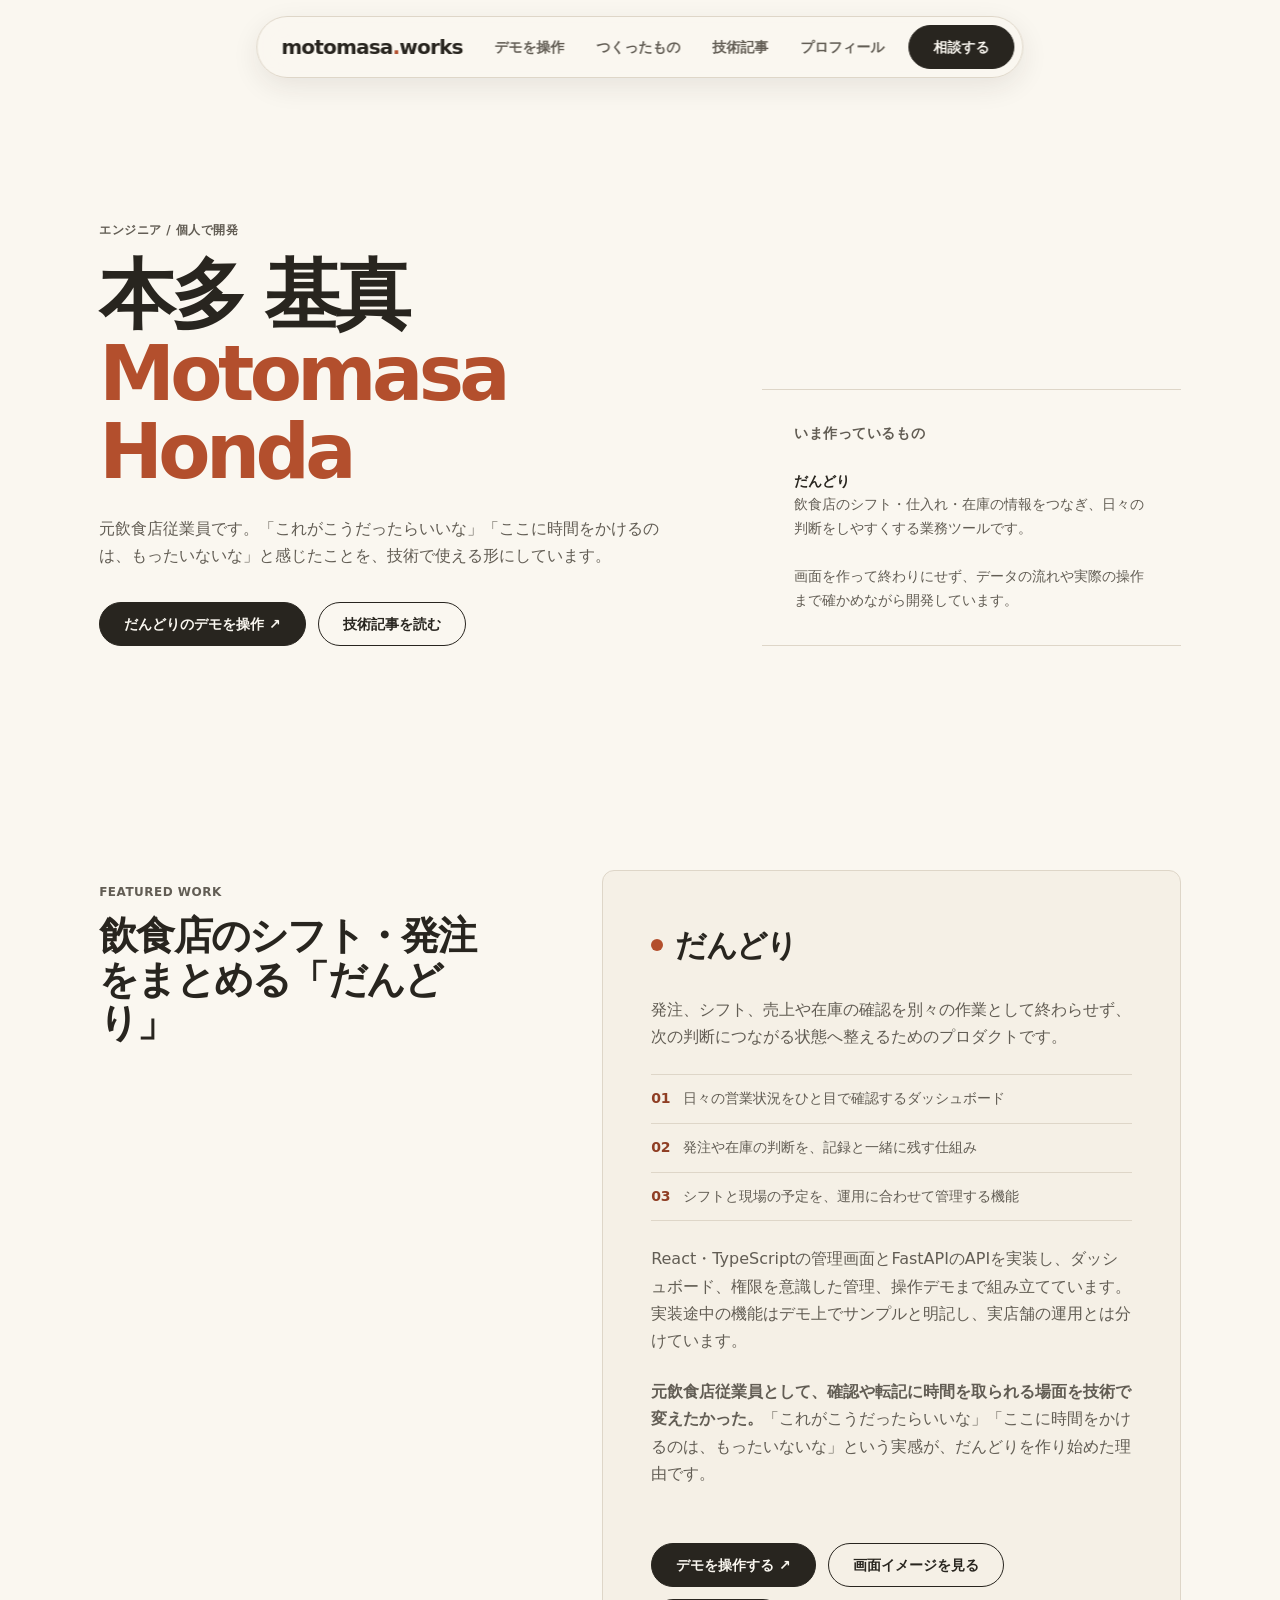
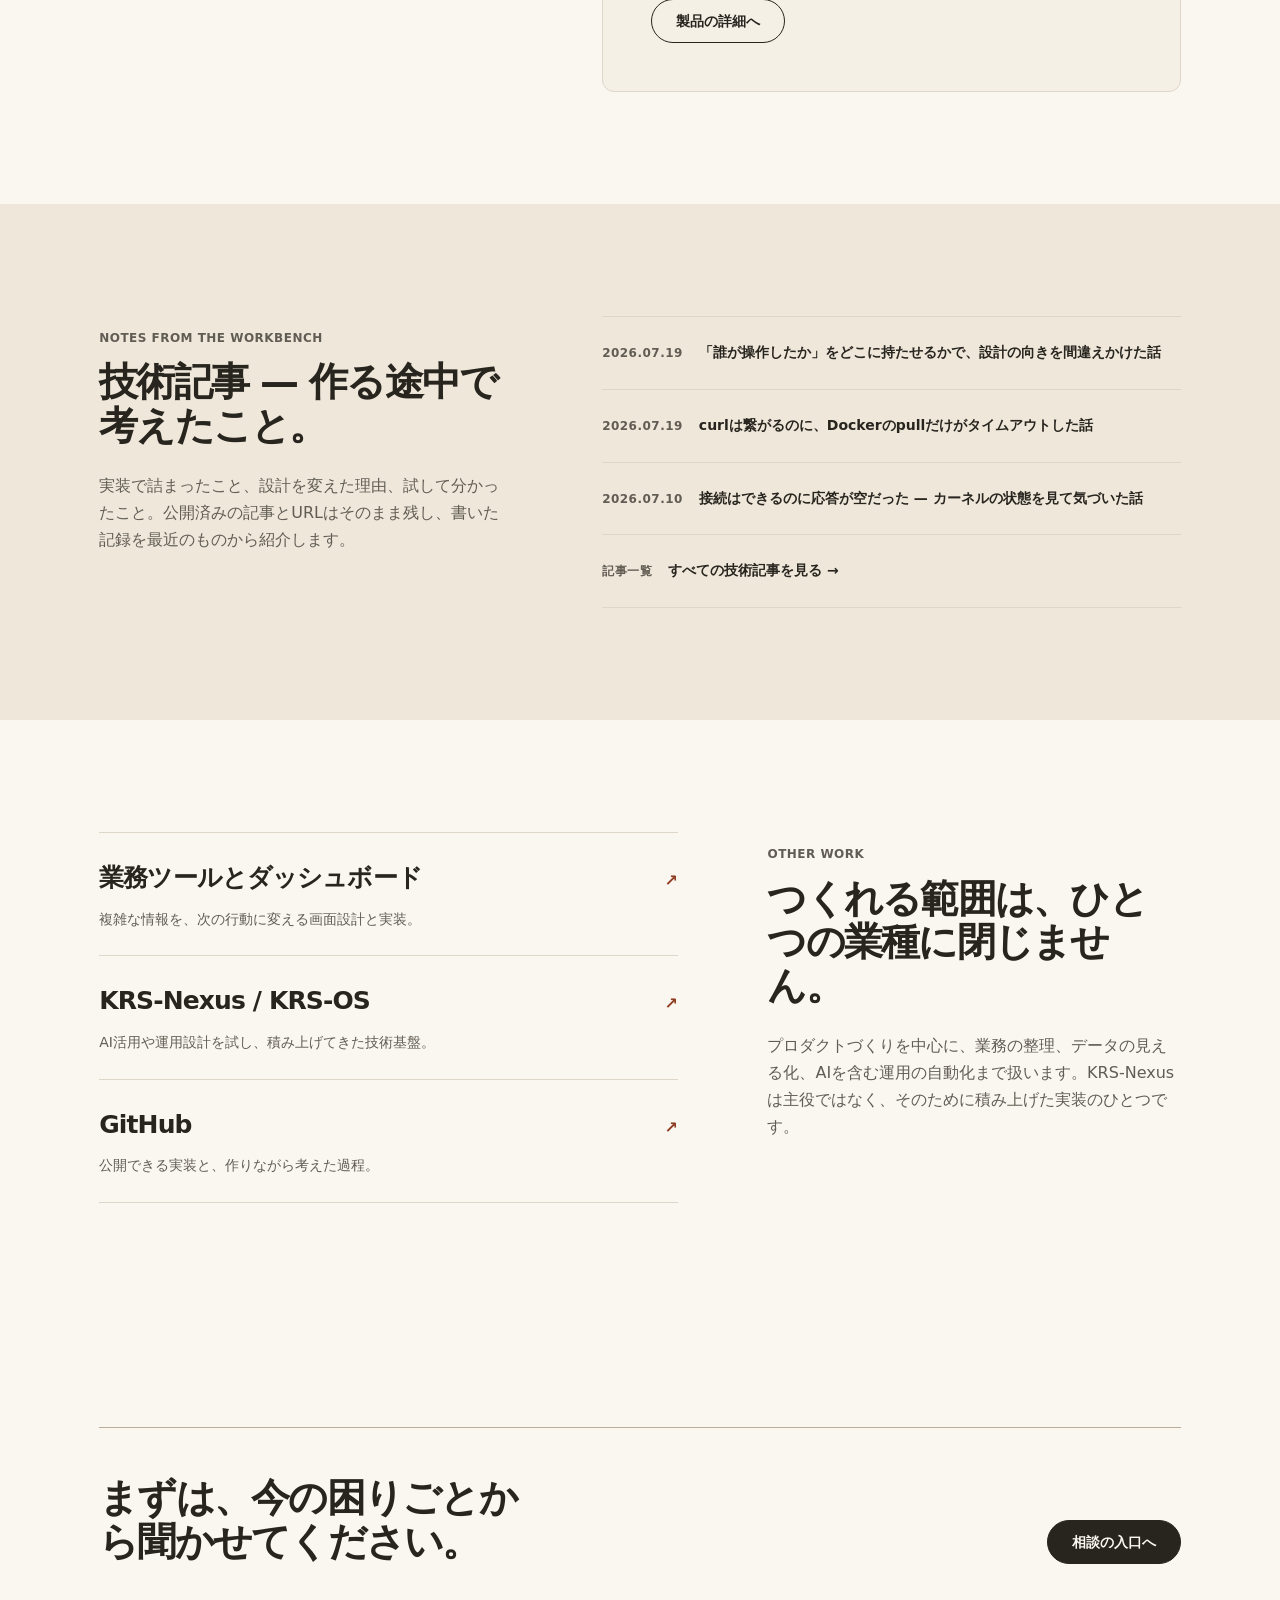
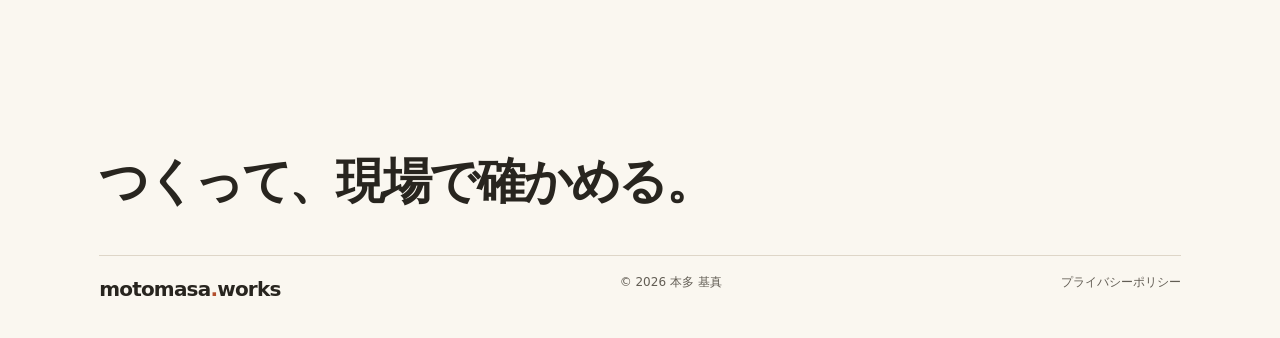
==== commit 1cdcacae: "fix: use current personal-site footer copy" ====
--- a/index.html
+++ b/index.html
@@ -752,7 +752,7 @@
   <p class="footer-line">つくって、現場で確かめる。</p>
   <div class="footer-meta">
     <span class="wordmark">motomasa<span>.</span>works</span>
-    <span>© 2026 RM-Engineering</span>
+    <span>© 2026 本多 基真</span>
     <a href="/privacy.html">プライバシーポリシー</a>
   </div>
 </footer>
